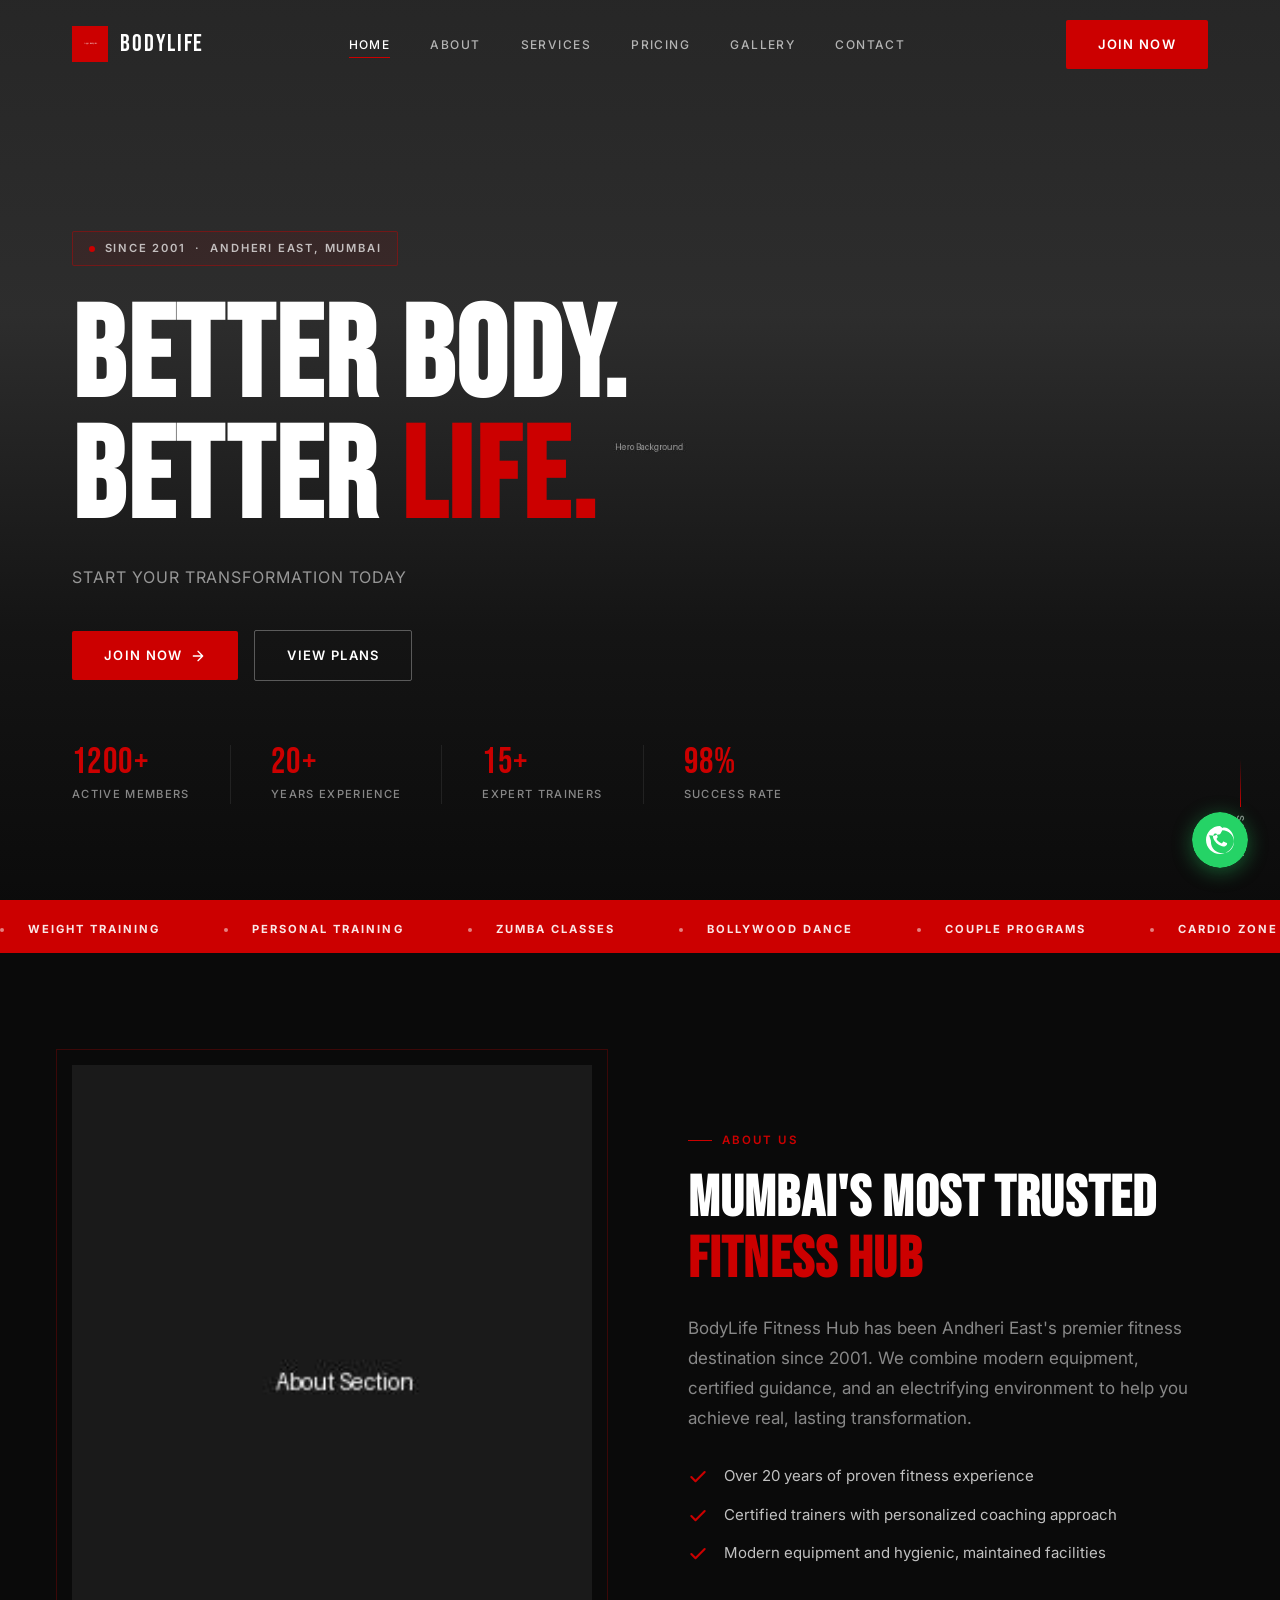
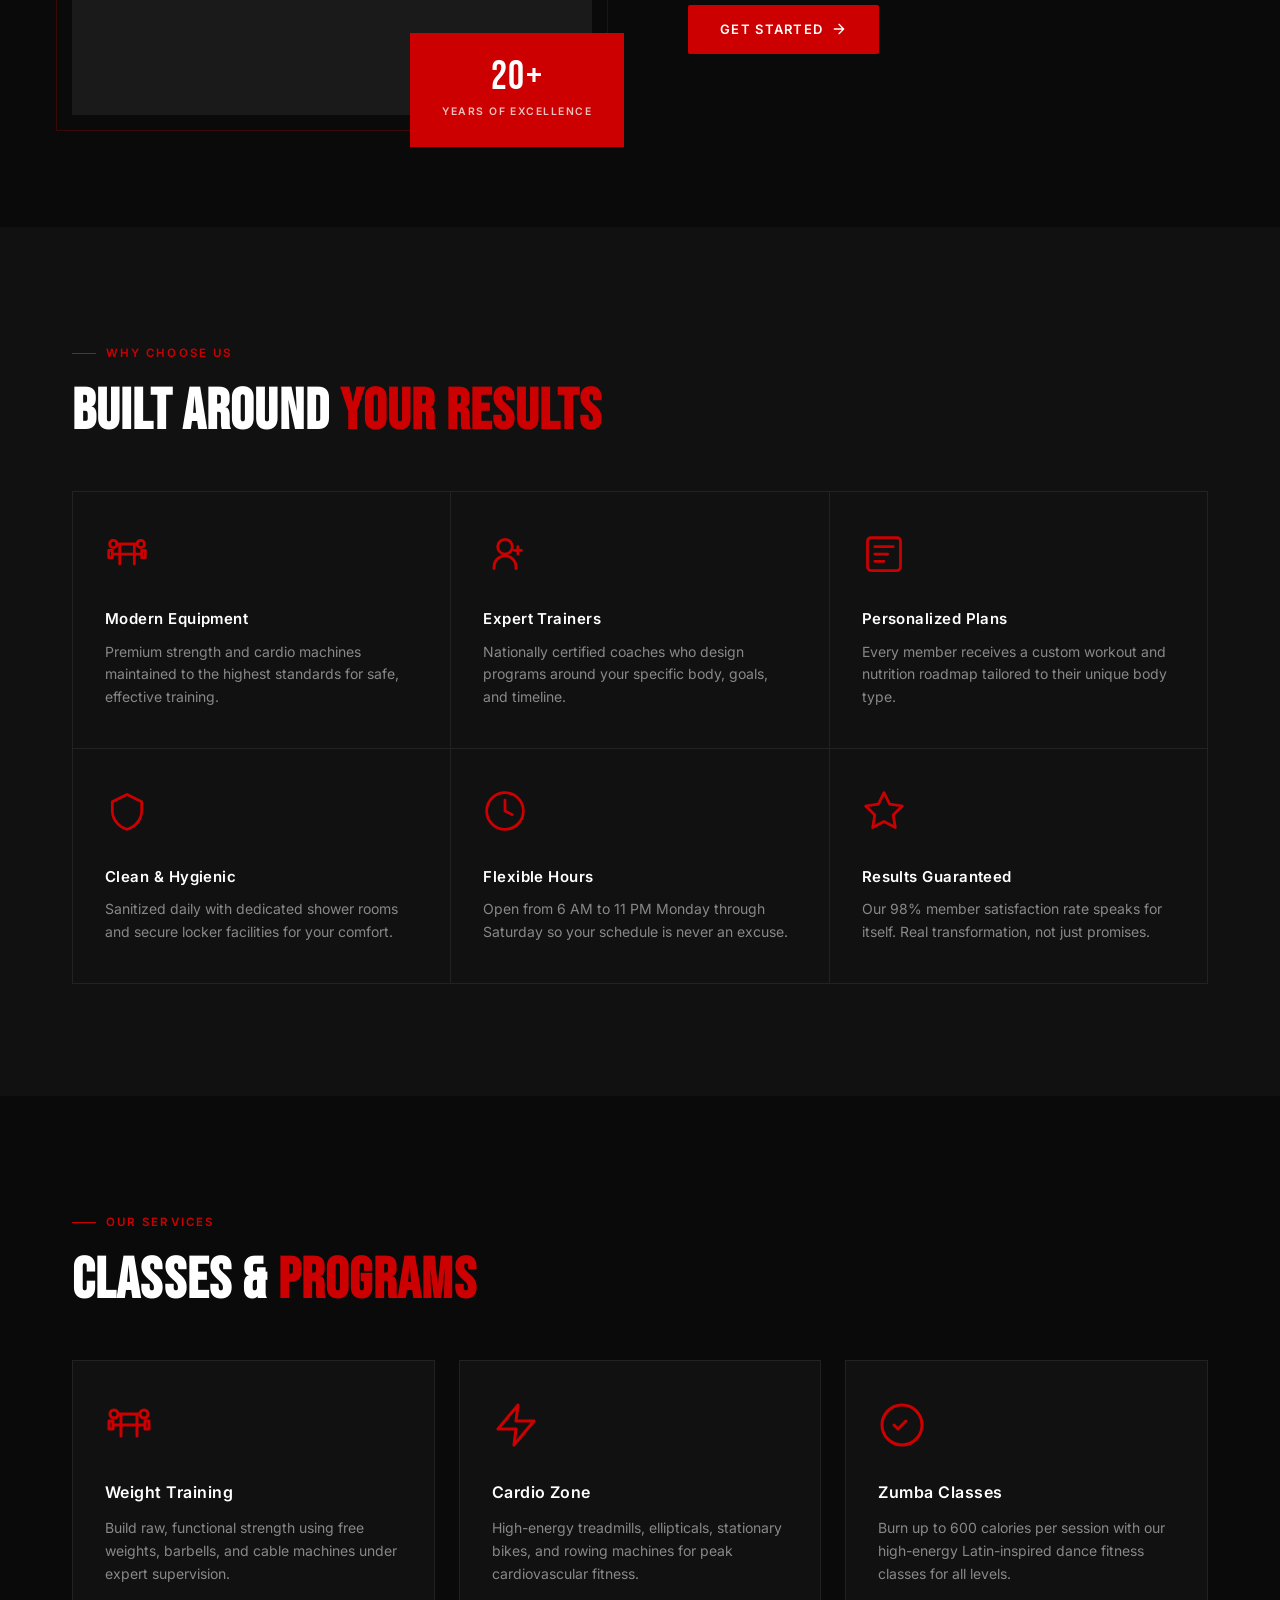
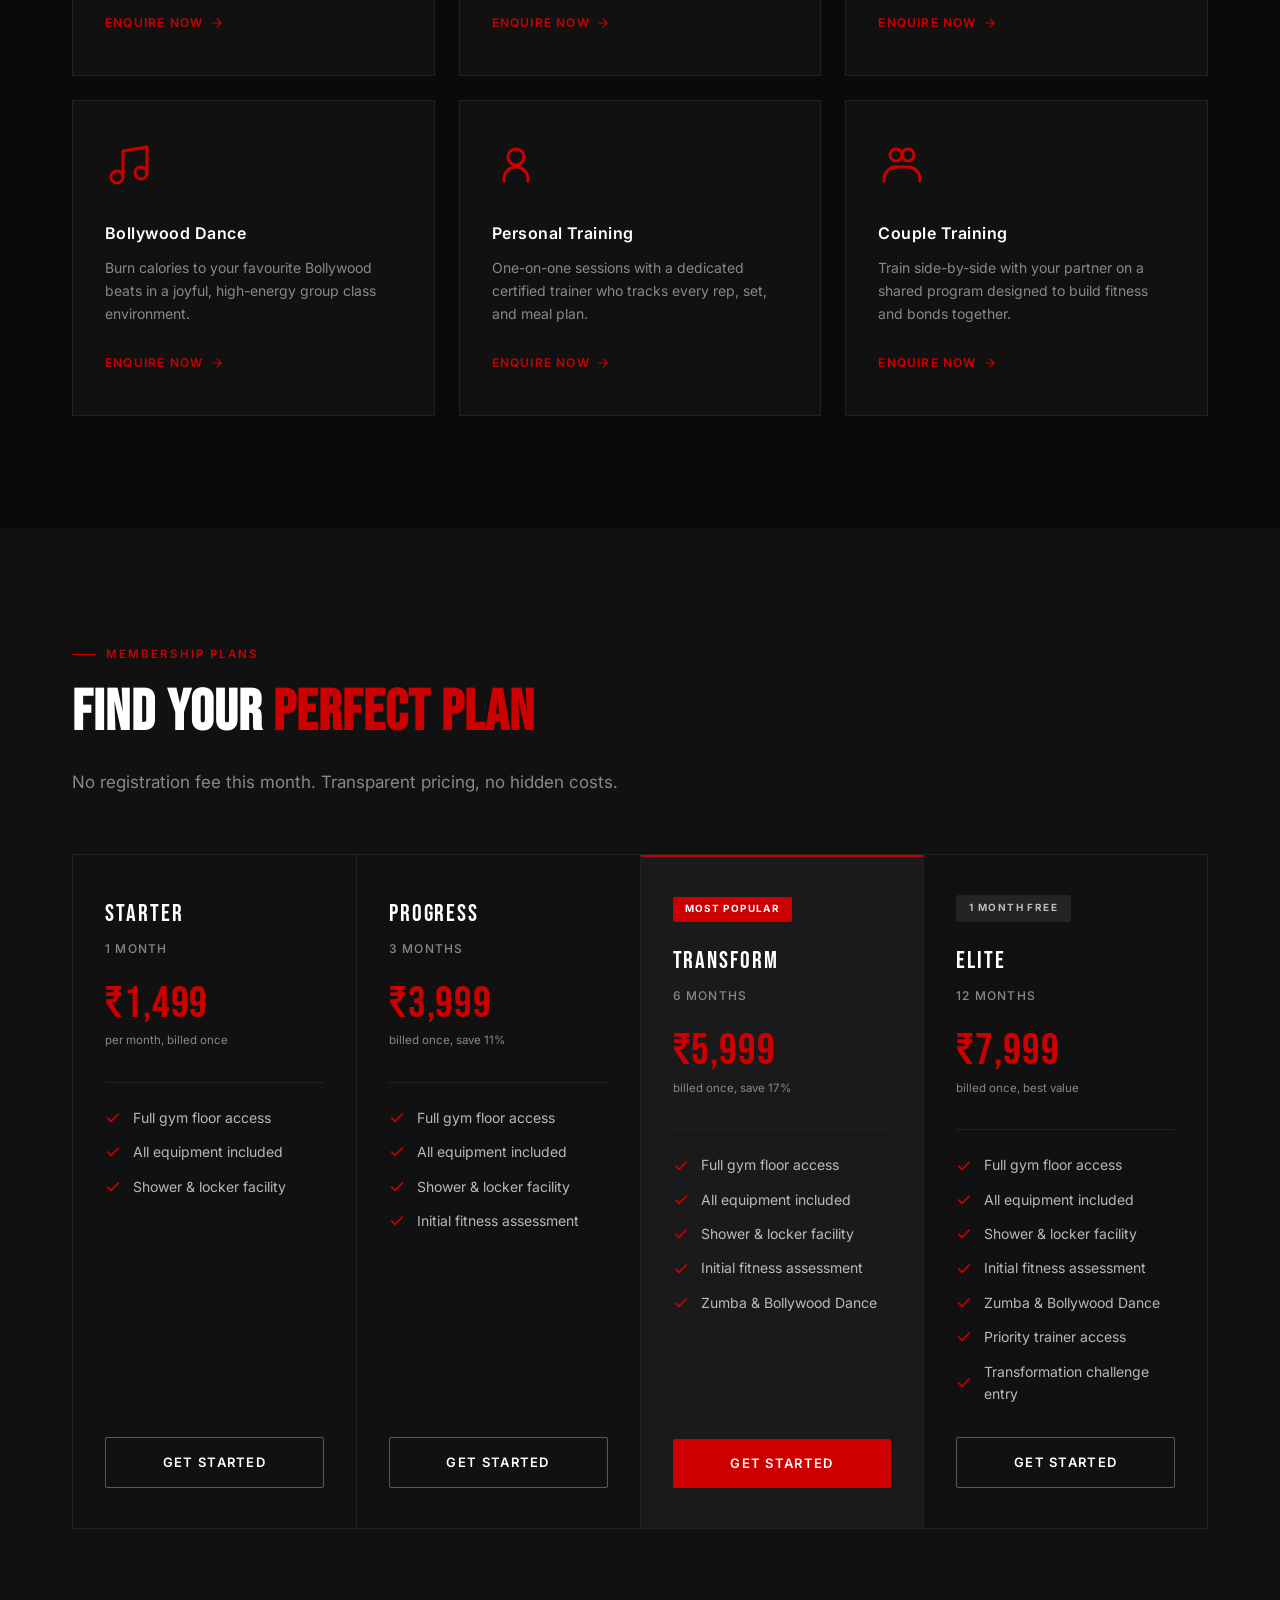
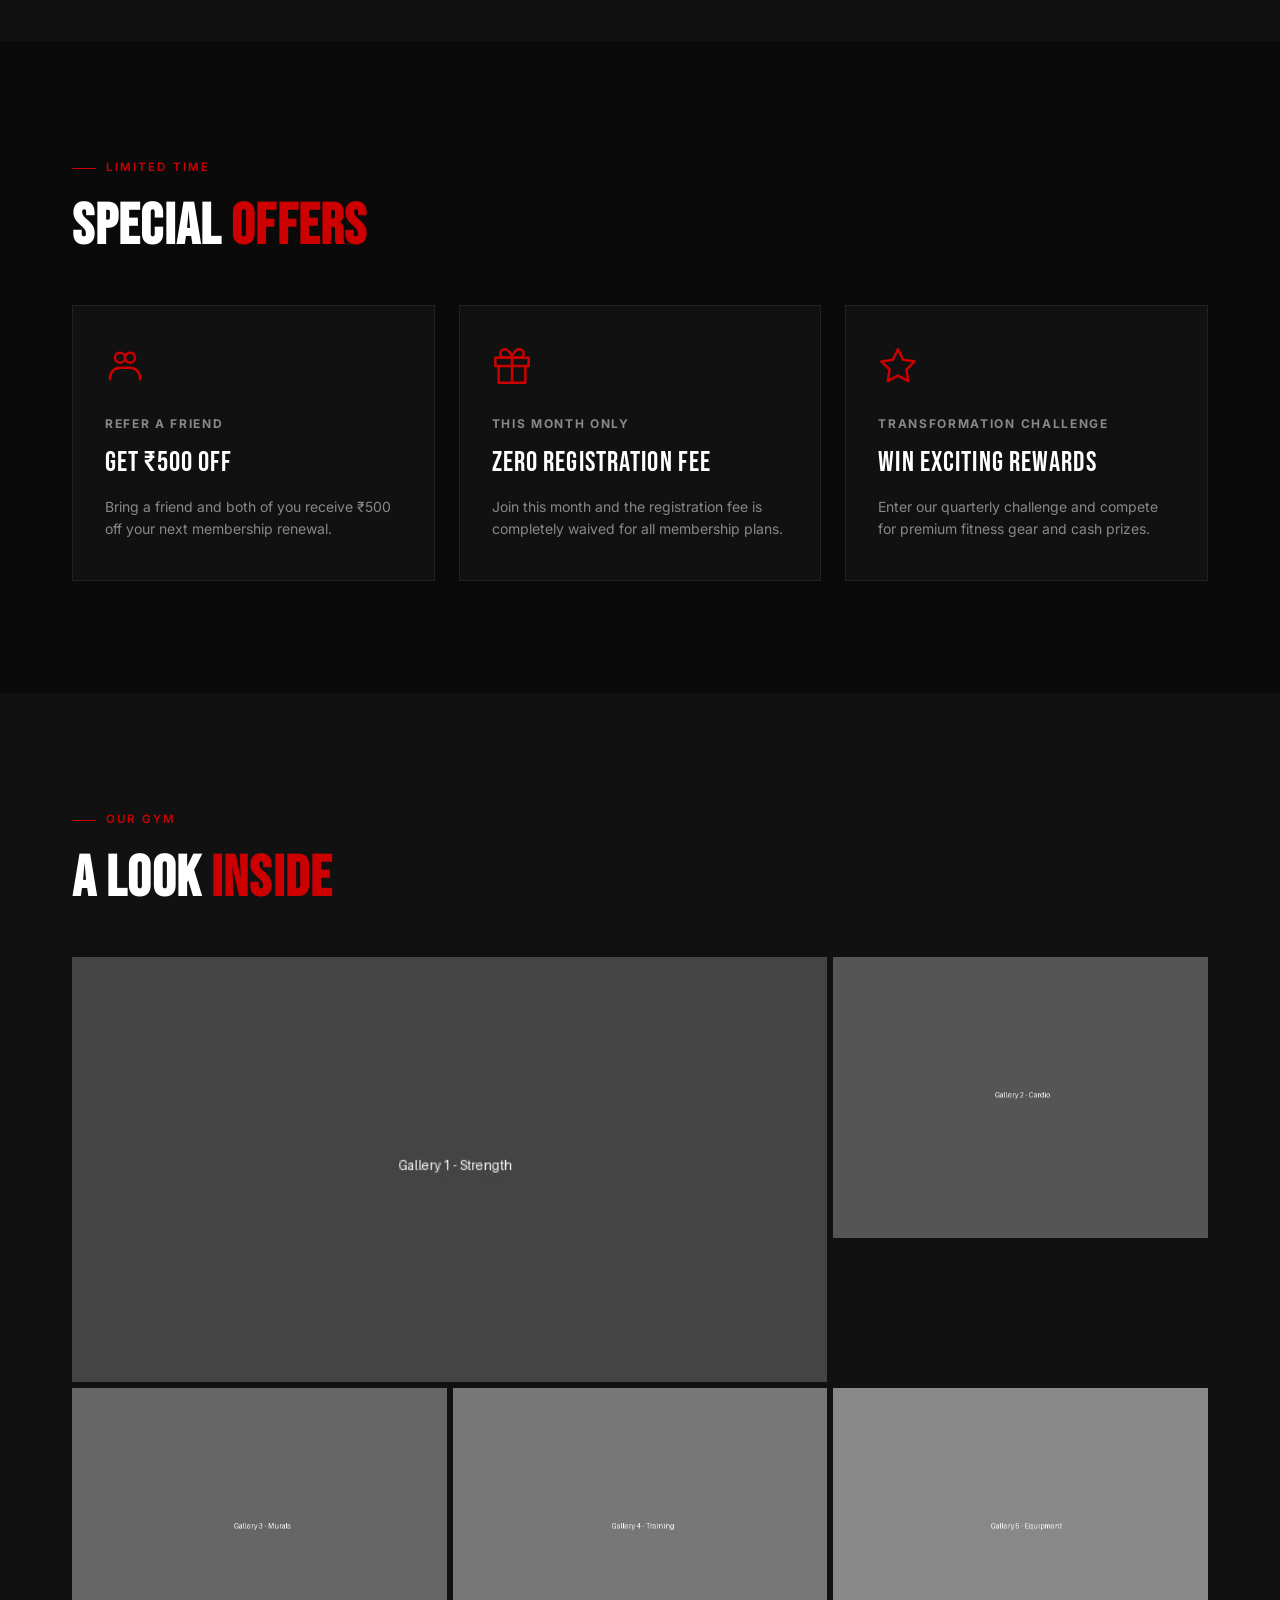
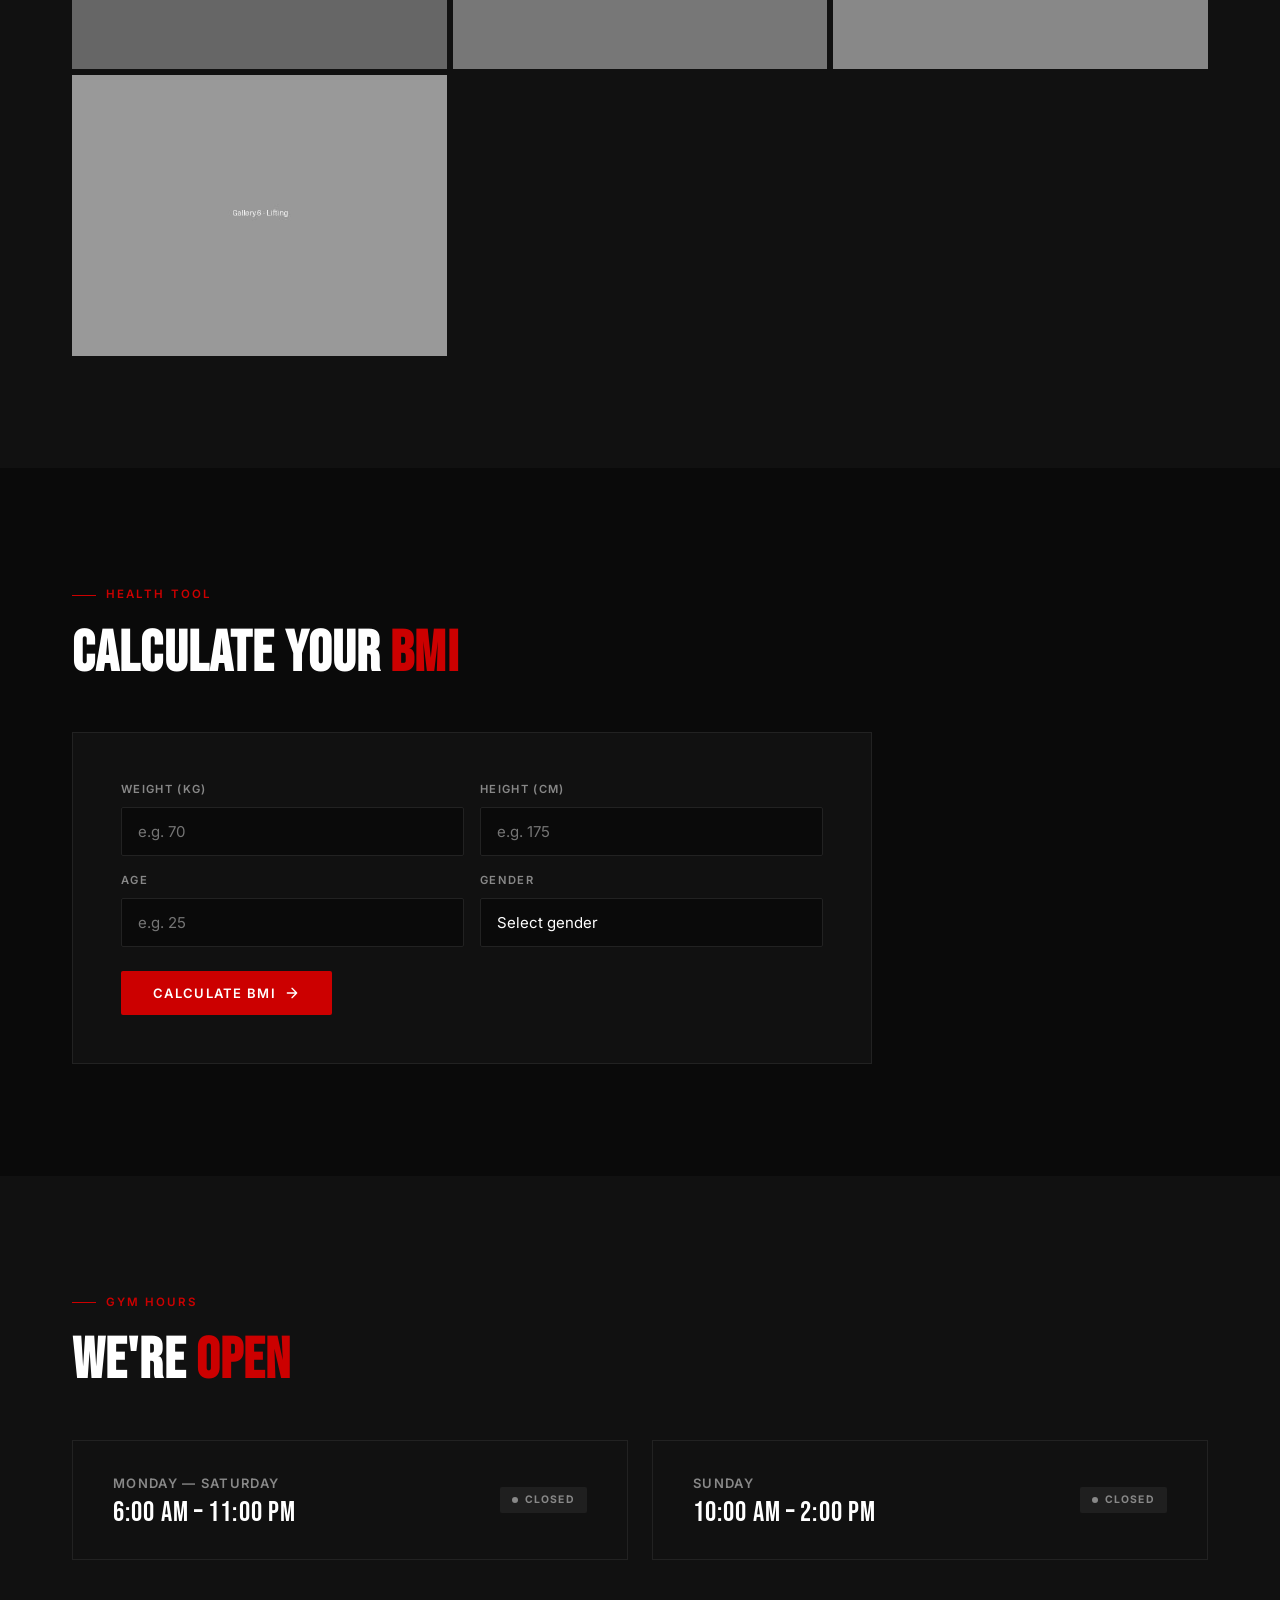
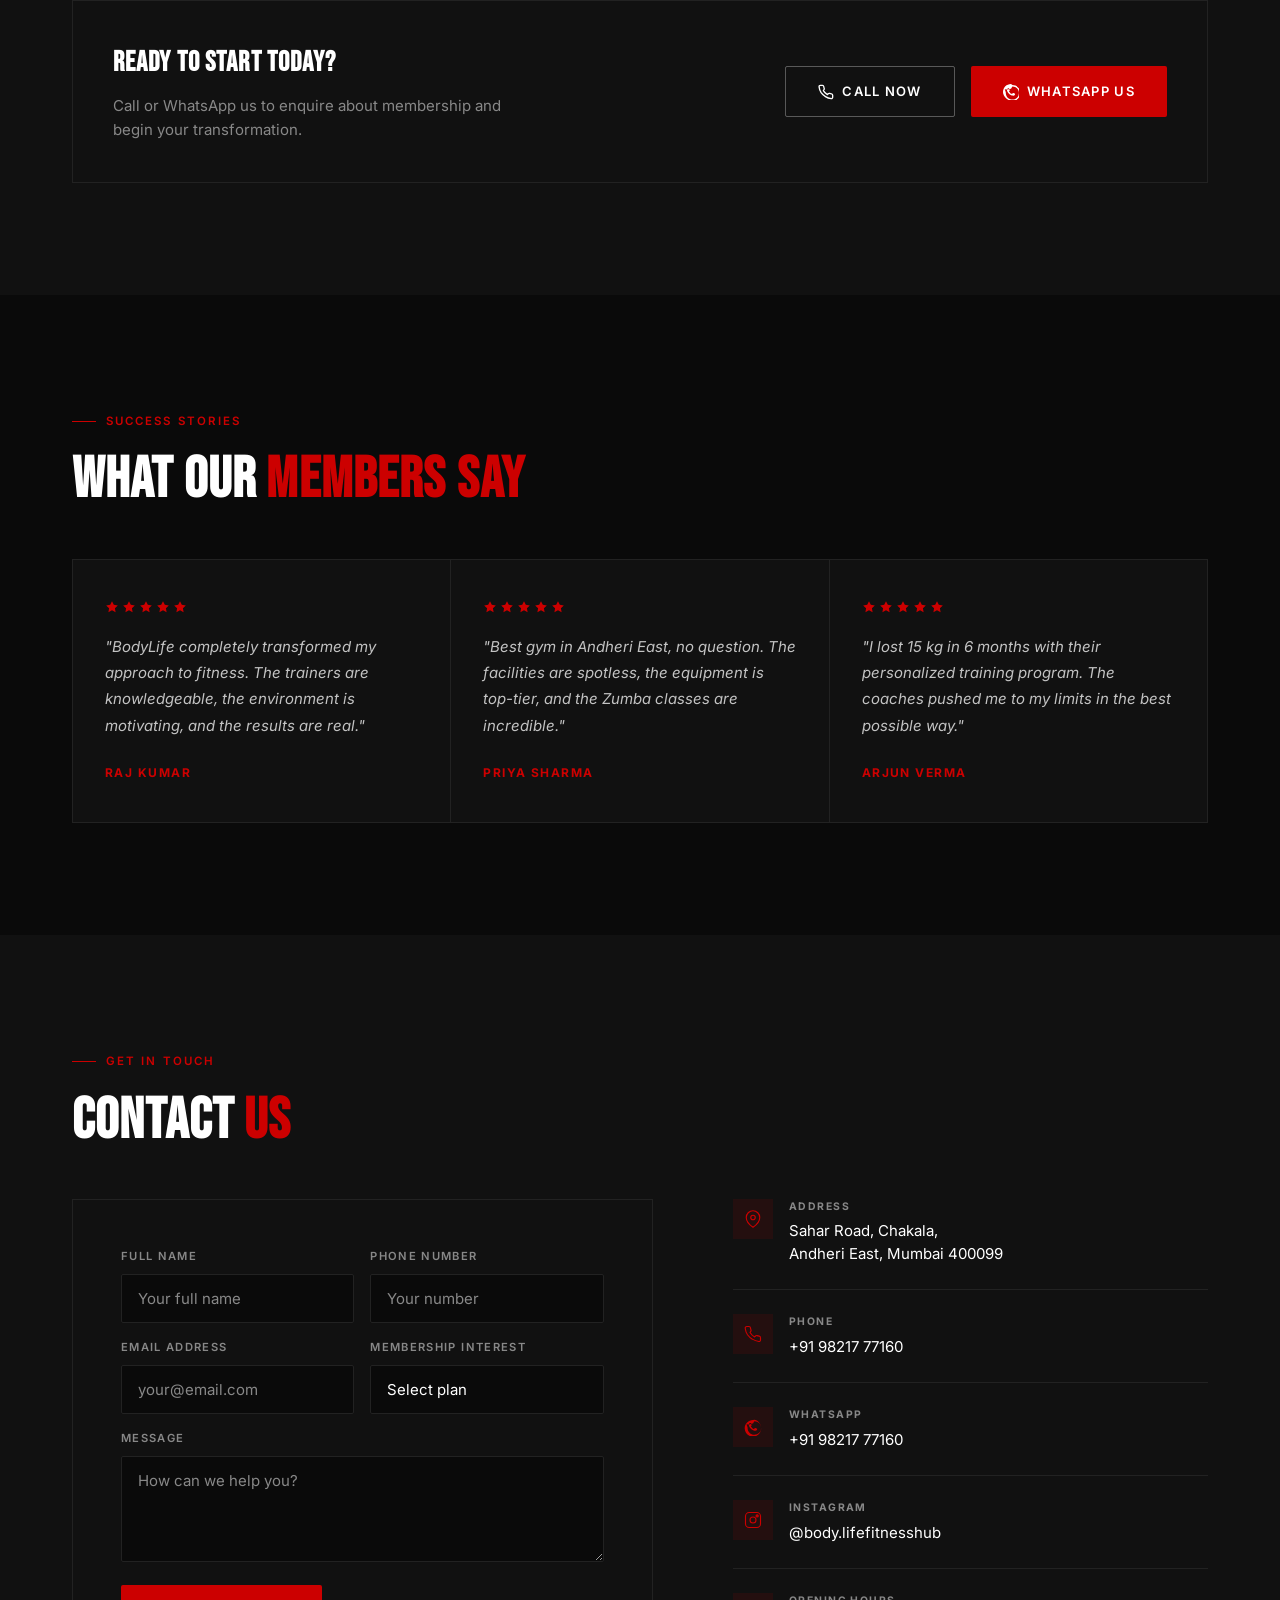
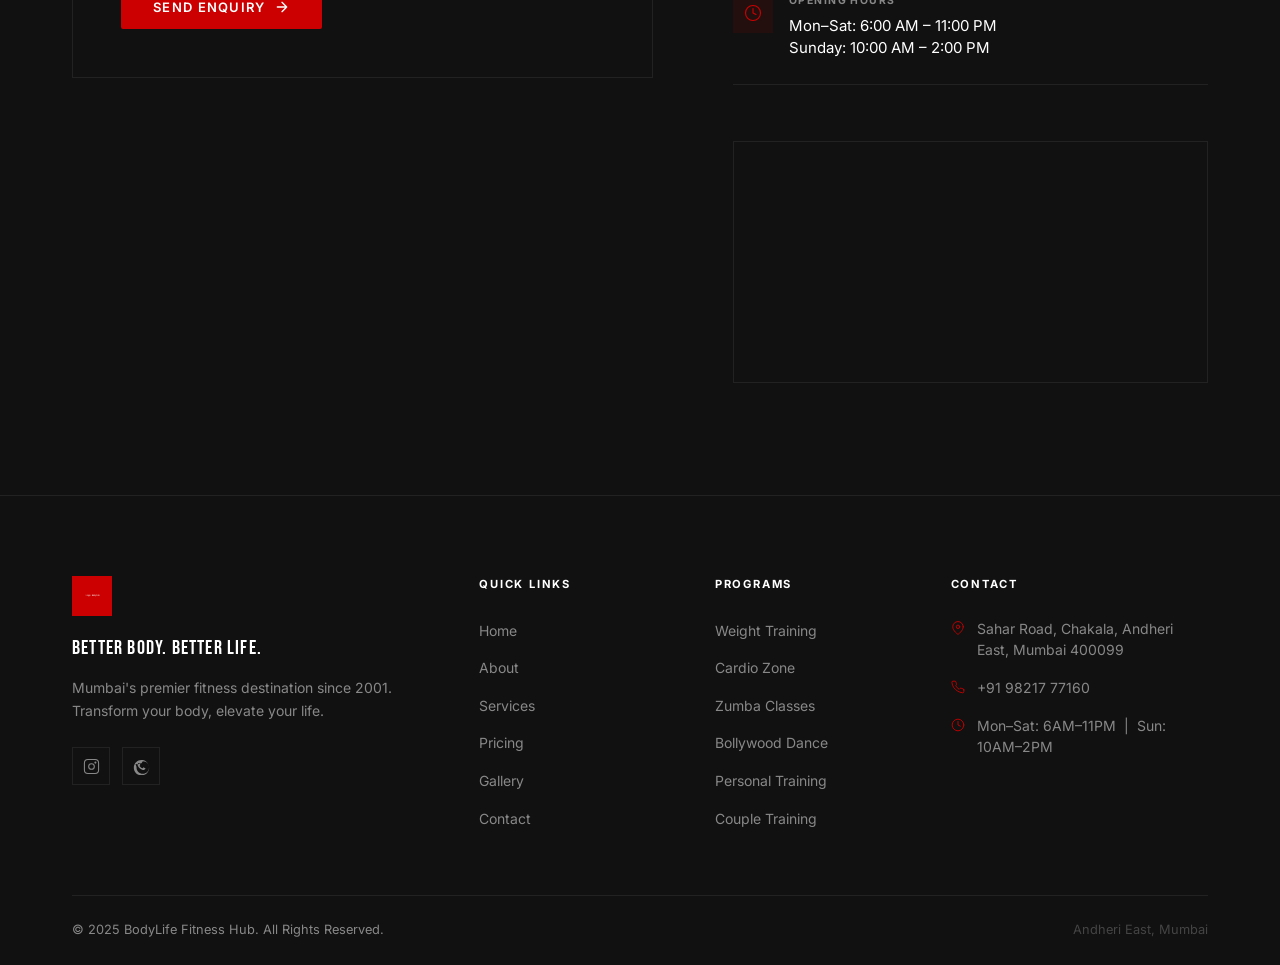
==== index.html @ 57d9fe50 "Update index.html" ====
<!DOCTYPE html>
<html lang="en">
<head>
  <meta charset="UTF-8">
  <meta name="viewport" content="width=device-width, initial-scale=1.0">
  <meta name="description" content="Join BodyLife Fitness Hub at Andheri East Mumbai. Premium gym with expert trainers, modern equipment, Zumba & dance classes. Memberships starting ₹1499/month.">
  <meta name="keywords" content="gym Mumbai, fitness center Andheri East, personal training, weight training, cardio, zumba classes, dance classes">
  <meta name="author" content="BodyLife Fitness Hub">
  <meta name="theme-color" content="#CC0000">
  <meta property="og:type" content="website">
  <meta property="og:url" content="https://bodylifefitnesshub.com">
  <meta property="og:title" content="BodyLife Fitness Hub | Best Gym in Andheri East Mumbai">
  <meta property="og:description" content="Join BodyLife Fitness Hub at Andheri East Mumbai. Premium gym with expert trainers, modern equipment, Zumba & dance classes. Memberships starting ₹1499/month.">
  <meta property="og:image" content="https://bodylifefitnesshub.com/images/hero.jpg">
  <meta property="twitter:card" content="summary_large_image">
  <meta property="twitter:title" content="BodyLife Fitness Hub | Best Gym in Andheri East Mumbai">
  <meta property="twitter:description" content="Join BodyLife Fitness Hub at Andheri East Mumbai. Premium gym with expert trainers, modern equipment, Zumba & dance classes. Memberships starting ₹1499/month.">
  <meta property="twitter:image" content="https://bodylifefitnesshub.com/images/hero.jpg">
  <title>BodyLife Fitness Hub | Best Gym in Andheri East Mumbai</title>

  <link rel="preconnect" href="https://fonts.googleapis.com">
  <link rel="preconnect" href="https://fonts.gstatic.com" crossorigin>
  <link href="https://fonts.googleapis.com/css2?family=Bebas+Neue&family=Inter:wght@300;400;500;600;700&display=swap" rel="stylesheet">

  <style>
    /* ============================================================
       DESIGN TOKENS
    ============================================================ */
    :root {
      --red:       #CC0000;
      --red-dark:  #a30000;
      --black:     #0a0a0a;
      --surface:   #111111;
      --surface2:  #1a1a1a;
      --border:    #222222;
      --white:     #ffffff;
      --off-white: #f0f0f0;
      --muted:     #888888;
      --font-display: 'Bebas Neue', sans-serif;
      --font-body:    'Inter', sans-serif;
      --max-w: 1200px;
      --transition: 0.3s cubic-bezier(0.4,0,0.2,1);
    }

    /* ============================================================
       RESET & BASE
    ============================================================ */
    *, *::before, *::after { box-sizing: border-box; margin: 0; padding: 0; }
    html { scroll-behavior: smooth; font-size: 16px; }
    body {
      background: var(--black);
      color: var(--white);
      font-family: var(--font-body);
      font-weight: 400;
      line-height: 1.6;
      overflow-x: hidden;
      -webkit-font-smoothing: antialiased;
    }
    img { display: block; max-width: 100%; }
    a { text-decoration: none; color: inherit; }
    ul { list-style: none; }
    button { cursor: pointer; border: none; background: none; font-family: inherit; }
    input, select, textarea { font-family: inherit; }

    /* ============================================================
       SCROLL PROGRESS BAR
    ============================================================ */
    #progress-bar {
      position: fixed;
      top: 0; left: 0;
      height: 3px;
      width: 0%;
      background: var(--red);
      z-index: 9999;
      transition: width 0.1s linear;
    }

    /* ============================================================
       LAYOUT HELPERS
    ============================================================ */
    .container {
      max-width: var(--max-w);
      margin: 0 auto;
      padding: 0 2rem;
    }
    .section {
      padding: 7rem 0;
    }
    .section--dark { background: var(--surface); }

    /* ============================================================
       TYPOGRAPHY HELPERS
    ============================================================ */
    .eyebrow {
      display: inline-block;
      font-family: var(--font-body);
      font-size: 0.72rem;
      font-weight: 600;
      letter-spacing: 0.18em;
      text-transform: uppercase;
      color: var(--red);
      margin-bottom: 1.25rem;
    }
    .eyebrow::before {
      content: '';
      display: inline-block;
      width: 24px;
      height: 1px;
      background: var(--red);
      vertical-align: middle;
      margin-right: 10px;
    }
    .section-title {
      font-family: var(--font-display);
      font-size: clamp(2.4rem, 5vw, 3.6rem);
      letter-spacing: 0.02em;
      line-height: 1.05;
      color: var(--white);
      margin-bottom: 1.5rem;
    }
    .section-title span { color: var(--red); }
    .section-body {
      font-size: 1.0625rem;
      color: var(--muted);
      max-width: 560px;
      line-height: 1.75;
    }

    /* ============================================================
       BUTTONS
    ============================================================ */
    .btn {
      display: inline-flex;
      align-items: center;
      gap: 0.5rem;
      padding: 0.875rem 2rem;
      font-family: var(--font-body);
      font-size: 0.8125rem;
      font-weight: 600;
      letter-spacing: 0.1em;
      text-transform: uppercase;
      border-radius: 2px;
      transition: var(--transition);
      white-space: nowrap;
    }
    .btn--primary {
      background: var(--red);
      color: var(--white);
    }
    .btn--primary:hover {
      background: var(--red-dark);
      transform: translateY(-1px);
      box-shadow: 0 8px 24px rgba(204,0,0,0.35);
    }
    .btn--outline {
      background: transparent;
      color: var(--white);
      border: 1px solid rgba(255,255,255,0.3);
    }
    .btn--outline:hover {
      border-color: var(--white);
      background: rgba(255,255,255,0.06);
    }
    .btn svg { flex-shrink: 0; }

    /* ============================================================
       NAVBAR
    ============================================================ */
    .navbar {
      position: fixed;
      top: 0; left: 0; right: 0;
      z-index: 1000;
      padding: 1.25rem 0;
      transition: background var(--transition), padding var(--transition), box-shadow var(--transition);
    }
    .navbar.scrolled {
      background: rgba(10,10,10,0.97);
      backdrop-filter: blur(12px);
      -webkit-backdrop-filter: blur(12px);
      padding: 0.875rem 0;
      box-shadow: 0 1px 0 var(--border);
    }
    .navbar__inner {
      max-width: var(--max-w);
      margin: 0 auto;
      padding: 0 2rem;
      display: flex;
      align-items: center;
      justify-content: space-between;
      gap: 2rem;
    }
    .navbar__logo {
      display: flex;
      align-items: center;
      gap: 0.75rem;
      flex-shrink: 0;
    }
    .navbar__logo img {
      height: 36px;
      width: auto;
    }
    .navbar__brand {
      font-family: var(--font-display);
      font-size: 1.5rem;
      letter-spacing: 0.08em;
      color: var(--white);
    }
    .navbar__nav {
      display: flex;
      align-items: center;
      gap: 2.5rem;
    }
    .navbar__link {
      font-size: 0.75rem;
      font-weight: 500;
      letter-spacing: 0.12em;
      text-transform: uppercase;
      color: rgba(255,255,255,0.65);
      transition: color var(--transition);
      position: relative;
    }
    .navbar__link::after {
      content: '';
      position: absolute;
      bottom: -4px; left: 0;
      width: 0; height: 1px;
      background: var(--red);
      transition: width var(--transition);
    }
    .navbar__link:hover,
    .navbar__link.active { color: var(--white); }
    .navbar__link:hover::after,
    .navbar__link.active::after { width: 100%; }
    .navbar__cta { margin-left: 1rem; }

    /* Hamburger */
    .navbar__toggle {
      display: none;
      flex-direction: column;
      justify-content: center;
      gap: 5px;
      width: 32px;
      height: 32px;
      padding: 2px;
    }
    .navbar__toggle span {
      display: block;
      height: 1.5px;
      background: var(--white);
      border-radius: 2px;
      transition: var(--transition);
    }
    .navbar__toggle.open span:nth-child(1) { transform: translateY(6.5px) rotate(45deg); }
    .navbar__toggle.open span:nth-child(2) { opacity: 0; }
    .navbar__toggle.open span:nth-child(3) { transform: translateY(-6.5px) rotate(-45deg); }

    /* Mobile menu */
    .navbar__mobile {
      display: none;
      position: fixed;
      inset: 0;
      background: rgba(10,10,10,0.98);
      backdrop-filter: blur(16px);
      z-index: 999;
      flex-direction: column;
      justify-content: center;
      align-items: center;
      gap: 2.5rem;
      opacity: 0;
      pointer-events: none;
      transition: opacity var(--transition);
    }
    .navbar__mobile.open {
      opacity: 1;
      pointer-events: all;
    }
    .navbar__mobile-link {
      font-family: var(--font-display);
      font-size: 2.5rem;
      letter-spacing: 0.06em;
      color: rgba(255,255,255,0.7);
      transition: color var(--transition);
    }
    .navbar__mobile-link:hover { color: var(--red); }

    @media (max-width: 900px) {
      .navbar__nav, .navbar__cta { display: none; }
      .navbar__toggle { display: flex; }
      .navbar__mobile { display: flex; }
    }

    /* ============================================================
       HERO
    ============================================================ */
    .hero {
      position: relative;
      min-height: 100svh;
      display: flex;
      align-items: flex-end;
      padding-bottom: 6rem;
      overflow: hidden;
    }
    .hero__bg {
      position: absolute;
      inset: 0;
      background-image: url('hero.jpg');
      background-size: cover;
      background-position: center top;
      transform: scale(1.06);
      transition: transform 8s ease-out;
    }
    .hero__bg.loaded { transform: scale(1); }
    .hero__overlay {
      position: absolute;
      inset: 0;
      background: linear-gradient(
        to bottom,
        rgba(10,10,10,0.3) 0%,
        rgba(10,10,10,0.15) 35%,
        rgba(10,10,10,0.75) 70%,
        rgba(10,10,10,0.97) 100%
      );
    }
    .hero__content {
      position: relative;
      z-index: 2;
      max-width: var(--max-w);
      margin: 0 auto;
      padding: 0 2rem;
      width: 100%;
    }
    .hero__badge {
      display: inline-flex;
      align-items: center;
      gap: 0.6rem;
      margin-bottom: 2rem;
      padding: 0.45rem 1rem;
      border: 1px solid rgba(204,0,0,0.4);
      border-radius: 2px;
      background: rgba(204,0,0,0.08);
    }
    .hero__badge-dot {
      width: 6px; height: 6px;
      border-radius: 50%;
      background: var(--red);
      animation: pulse 2s infinite;
    }
    @keyframes pulse {
      0%, 100% { opacity: 1; }
      50% { opacity: 0.3; }
    }
    .hero__badge-text {
      font-size: 0.7rem;
      font-weight: 600;
      letter-spacing: 0.16em;
      text-transform: uppercase;
      color: rgba(255,255,255,0.7);
    }
    .hero__title {
      font-family: var(--font-display);
      font-size: clamp(4rem, 10vw, 8rem);
      line-height: 0.95;
      letter-spacing: 0.02em;
      margin-bottom: 1.5rem;
    }
    .hero__title-accent { color: var(--red); }
    .hero__sub {
      font-size: 1rem;
      font-weight: 400;
      color: rgba(255,255,255,0.55);
      letter-spacing: 0.06em;
      text-transform: uppercase;
      margin-bottom: 2.5rem;
    }
    .hero__actions {
      display: flex;
      align-items: center;
      gap: 1rem;
      flex-wrap: wrap;
      margin-bottom: 4rem;
    }
    .hero__stats {
      display: flex;
      align-items: center;
      gap: 0;
      flex-wrap: wrap;
    }
    .hero__stat {
      padding: 0 2.5rem 0 0;
      margin-right: 2.5rem;
      border-right: 1px solid var(--border);
    }
    .hero__stat:last-child { border-right: none; margin-right: 0; padding-right: 0; }
    .hero__stat-num {
      display: block;
      font-family: var(--font-display);
      font-size: 2.25rem;
      line-height: 1;
      color: var(--white);
      letter-spacing: 0.04em;
    }
    .hero__stat-num span { color: var(--red); }
    .hero__stat-label {
      font-size: 0.7rem;
      font-weight: 500;
      letter-spacing: 0.12em;
      text-transform: uppercase;
      color: var(--muted);
      margin-top: 0.3rem;
    }

    /* Scroll cue */
    .hero__scroll {
      position: absolute;
      bottom: 2.5rem;
      right: 2rem;
      display: flex;
      flex-direction: column;
      align-items: center;
      gap: 0.5rem;
      z-index: 2;
    }
    .hero__scroll-line {
      width: 1px;
      height: 48px;
      background: linear-gradient(to bottom, transparent, var(--red));
      animation: scrollLine 1.8s ease-in-out infinite;
    }
    @keyframes scrollLine {
      0% { transform: scaleY(0); transform-origin: top; }
      50% { transform: scaleY(1); transform-origin: top; }
      51% { transform: scaleY(1); transform-origin: bottom; }
      100% { transform: scaleY(0); transform-origin: bottom; }
    }
    .hero__scroll-text {
      font-size: 0.6rem;
      font-weight: 600;
      letter-spacing: 0.16em;
      text-transform: uppercase;
      color: var(--muted);
      writing-mode: vertical-rl;
    }

    /* ============================================================
       MARQUEE STRIP
    ============================================================ */
    .marquee-strip {
      background: var(--red);
      padding: 0.85rem 0;
      overflow: hidden;
      white-space: nowrap;
    }
    .marquee-track {
      display: inline-flex;
      animation: marquee 28s linear infinite;
    }
    .marquee-item {
      display: inline-flex;
      align-items: center;
      gap: 1.5rem;
      padding-right: 4rem;
      font-size: 0.7rem;
      font-weight: 700;
      letter-spacing: 0.18em;
      text-transform: uppercase;
      color: rgba(255,255,255,0.9);
    }
    .marquee-dot {
      width: 4px; height: 4px;
      border-radius: 50%;
      background: rgba(255,255,255,0.5);
      flex-shrink: 0;
    }
    @keyframes marquee {
      from { transform: translateX(0); }
      to { transform: translateX(-50%); }
    }

    /* ============================================================
       ABOUT
    ============================================================ */
    .about__grid {
      display: grid;
      grid-template-columns: 1fr 1fr;
      gap: 6rem;
      align-items: center;
    }
    .about__img-wrap {
      position: relative;
    }
    .about__img {
      width: 100%;
      aspect-ratio: 4/5;
      object-fit: cover;
      object-position: top;
      display: block;
    }
    .about__img-border {
      position: absolute;
      inset: -16px;
      border: 1px solid rgba(204,0,0,0.25);
      pointer-events: none;
      z-index: -1;
    }
    .about__stat-badge {
      position: absolute;
      bottom: -2rem;
      right: -2rem;
      background: var(--red);
      padding: 1.5rem 2rem;
      text-align: center;
    }
    .about__stat-badge-num {
      display: block;
      font-family: var(--font-display);
      font-size: 2.5rem;
      letter-spacing: 0.04em;
      line-height: 1;
      color: var(--white);
    }
    .about__stat-badge-label {
      font-size: 0.65rem;
      font-weight: 600;
      letter-spacing: 0.14em;
      text-transform: uppercase;
      color: rgba(255,255,255,0.75);
      margin-top: 0.3rem;
    }
    .about__checks {
      margin: 2rem 0 2.5rem;
      display: flex;
      flex-direction: column;
      gap: 1rem;
    }
    .about__check {
      display: flex;
      align-items: flex-start;
      gap: 1rem;
    }
    .about__check-icon {
      flex-shrink: 0;
      width: 20px;
      height: 20px;
      margin-top: 2px;
      color: var(--red);
    }
    .about__check-text {
      font-size: 0.9375rem;
      color: rgba(255,255,255,0.75);
      line-height: 1.5;
    }

    /* ============================================================
       FEATURES
    ============================================================ */
    .features__grid {
      display: grid;
      grid-template-columns: repeat(3, 1fr);
      gap: 1px;
      background: var(--border);
      border: 1px solid var(--border);
    }
    .feature-card {
      background: var(--surface);
      padding: 2.5rem 2rem;
      transition: background var(--transition);
      position: relative;
      overflow: hidden;
    }
    .feature-card::before {
      content: '';
      position: absolute;
      bottom: 0; left: 0;
      width: 0; height: 2px;
      background: var(--red);
      transition: width var(--transition);
    }
    .feature-card:hover { background: var(--surface2); }
    .feature-card:hover::before { width: 100%; }
    .feature-card__icon {
      width: 44px;
      height: 44px;
      color: var(--red);
      margin-bottom: 1.5rem;
    }
    .feature-card__title {
      font-family: var(--font-body);
      font-size: 0.9375rem;
      font-weight: 600;
      letter-spacing: 0.03em;
      color: var(--white);
      margin-bottom: 0.6rem;
    }
    .feature-card__body {
      font-size: 0.875rem;
      color: var(--muted);
      line-height: 1.6;
    }

    /* ============================================================
       SERVICES
    ============================================================ */
    .services__grid {
      display: grid;
      grid-template-columns: repeat(3, 1fr);
      gap: 1.5rem;
    }
    .service-card {
      background: var(--surface);
      border: 1px solid var(--border);
      padding: 2.5rem 2rem;
      transition: var(--transition);
      position: relative;
      overflow: hidden;
      group: true;
    }
    .service-card::after {
      content: '';
      position: absolute;
      top: 0; left: 0;
      width: 2px; height: 0;
      background: var(--red);
      transition: height var(--transition);
    }
    .service-card:hover {
      border-color: rgba(204,0,0,0.3);
      transform: translateY(-4px);
      box-shadow: 0 20px 40px rgba(0,0,0,0.4);
    }
    .service-card:hover::after { height: 100%; }
    .service-card__icon {
      width: 48px; height: 48px;
      color: var(--red);
      margin-bottom: 1.5rem;
    }
    .service-card__title {
      font-size: 1rem;
      font-weight: 600;
      letter-spacing: 0.03em;
      color: var(--white);
      margin-bottom: 0.625rem;
    }
    .service-card__body {
      font-size: 0.875rem;
      color: var(--muted);
      line-height: 1.65;
      margin-bottom: 1.5rem;
    }
    .service-card__link {
      font-size: 0.75rem;
      font-weight: 600;
      letter-spacing: 0.1em;
      text-transform: uppercase;
      color: var(--red);
      display: inline-flex;
      align-items: center;
      gap: 0.4rem;
      transition: gap var(--transition);
    }
    .service-card__link:hover { gap: 0.7rem; }

    /* ============================================================
       PRICING
    ============================================================ */
    .pricing__grid {
      display: grid;
      grid-template-columns: repeat(4, 1fr);
      gap: 1px;
      background: var(--border);
      border: 1px solid var(--border);
      margin-top: 3.5rem;
    }
    .pricing-card {
      background: var(--surface);
      padding: 2.5rem 2rem;
      display: flex;
      flex-direction: column;
      gap: 0;
      position: relative;
      transition: background var(--transition);
    }
    .pricing-card:hover { background: var(--surface2); }
    .pricing-card--featured {
      background: var(--surface2);
      border-top: 2px solid var(--red);
    }
    .pricing-badge {
      display: inline-block;
      font-size: 0.62rem;
      font-weight: 700;
      letter-spacing: 0.14em;
      text-transform: uppercase;
      padding: 0.3rem 0.75rem;
      border-radius: 2px;
      margin-bottom: 1.25rem;
      width: fit-content;
    }
    .pricing-badge--popular { background: var(--red); color: var(--white); }
    .pricing-badge--free { background: rgba(255,255,255,0.08); color: rgba(255,255,255,0.7); border: 1px solid var(--border); }
    .pricing-plan-name {
      font-family: var(--font-display);
      font-size: 1.5rem;
      letter-spacing: 0.08em;
      color: var(--white);
      margin-bottom: 0.35rem;
    }
    .pricing-duration {
      font-size: 0.75rem;
      font-weight: 500;
      letter-spacing: 0.1em;
      text-transform: uppercase;
      color: var(--muted);
      margin-bottom: 1.5rem;
    }
    .pricing-price {
      font-family: var(--font-display);
      font-size: 2.75rem;
      letter-spacing: 0.02em;
      color: var(--red);
      line-height: 1;
      margin-bottom: 0.35rem;
    }
    .pricing-price-note {
      font-size: 0.72rem;
      color: var(--muted);
      margin-bottom: 2rem;
    }
    .pricing-divider {
      height: 1px;
      background: var(--border);
      margin-bottom: 1.5rem;
    }
    .pricing-features {
      flex: 1;
      display: flex;
      flex-direction: column;
      gap: 0.75rem;
      margin-bottom: 2rem;
    }
    .pricing-features li {
      display: flex;
      align-items: center;
      gap: 0.75rem;
      font-size: 0.875rem;
      color: rgba(255,255,255,0.7);
    }
    .pricing-check {
      flex-shrink: 0;
      width: 16px; height: 16px;
      color: var(--red);
    }

    /* ============================================================
       OFFERS
    ============================================================ */
    .offers__grid {
      display: grid;
      grid-template-columns: repeat(3, 1fr);
      gap: 1.5rem;
      margin-top: 3rem;
    }
    .offer-card {
      padding: 2.5rem 2rem;
      border: 1px solid var(--border);
      background: var(--surface);
      transition: var(--transition);
    }
    .offer-card:hover {
      border-color: rgba(204,0,0,0.4);
      transform: translateY(-3px);
    }
    .offer-card__icon {
      width: 40px; height: 40px;
      color: var(--red);
      margin-bottom: 1.25rem;
    }
    .offer-card__title {
      font-size: 0.75rem;
      font-weight: 700;
      letter-spacing: 0.14em;
      text-transform: uppercase;
      color: var(--muted);
      margin-bottom: 0.5rem;
    }
    .offer-card__highlight {
      font-family: var(--font-display);
      font-size: 1.75rem;
      letter-spacing: 0.04em;
      color: var(--white);
      margin-bottom: 0.625rem;
    }
    .offer-card__body {
      font-size: 0.875rem;
      color: var(--muted);
      line-height: 1.6;
    }

    /* ============================================================
       GALLERY
    ============================================================ */
    .gallery__grid {
      display: grid;
      grid-template-columns: repeat(3, 1fr);
      grid-template-rows: auto auto;
      gap: 6px;
      margin-top: 3rem;
    }
    .gallery__item {
      position: relative;
      overflow: hidden;
      aspect-ratio: 4/3;
      cursor: pointer;
      border: none;
      padding: 0;
      background: var(--surface);
    }
    .gallery__item:nth-child(1) {
      grid-column: 1 / 3;
      aspect-ratio: 16/9;
    }
    .gallery__item img {
      width: 100%; height: 100%;
      object-fit: cover;
      transition: transform 0.6s cubic-bezier(0.4,0,0.2,1);
      display: block;
    }
    .gallery__item:hover img { transform: scale(1.06); }
    .gallery__overlay {
      position: absolute;
      inset: 0;
      background: rgba(204,0,0,0);
      display: flex;
      align-items: center;
      justify-content: center;
      transition: background var(--transition);
    }
    .gallery__item:hover .gallery__overlay { background: rgba(204,0,0,0.35); }
    .gallery__expand-icon {
      width: 40px; height: 40px;
      color: var(--white);
      opacity: 0;
      transform: scale(0.7);
      transition: opacity var(--transition), transform var(--transition);
    }
    .gallery__item:hover .gallery__expand-icon {
      opacity: 1;
      transform: scale(1);
    }

    /* Lightbox */
    .lightbox {
      position: fixed;
      inset: 0;
      background: rgba(0,0,0,0.95);
      z-index: 9000;
      display: flex;
      align-items: center;
      justify-content: center;
      opacity: 0;
      pointer-events: none;
      transition: opacity 0.3s;
    }
    .lightbox.open { opacity: 1; pointer-events: all; }
    .lightbox__img {
      max-width: 90vw;
      max-height: 85vh;
      object-fit: contain;
    }
    .lightbox__close {
      position: absolute;
      top: 1.5rem; right: 2rem;
      color: var(--white);
      width: 36px; height: 36px;
    }
    .lightbox__close:hover { color: var(--red); }
    .lightbox__nav {
      position: absolute;
      top: 50%; transform: translateY(-50%);
      color: var(--white);
      width: 44px; height: 44px;
      transition: color var(--transition);
    }
    .lightbox__nav:hover { color: var(--red); }
    .lightbox__prev { left: 1.5rem; }
    .lightbox__next { right: 1.5rem; }
    .lightbox__caption {
      position: absolute;
      bottom: 2rem; left: 50%;
      transform: translateX(-50%);
      font-size: 0.8125rem;
      font-weight: 500;
      letter-spacing: 0.1em;
      text-transform: uppercase;
      color: rgba(255,255,255,0.55);
    }

    /* ============================================================
       BMI CALCULATOR
    ============================================================ */
    .bmi__wrap {
      background: var(--surface);
      border: 1px solid var(--border);
      padding: 3rem;
      margin-top: 3rem;
      max-width: 800px;
    }
    .bmi__fields {
      display: grid;
      grid-template-columns: repeat(2, 1fr);
      gap: 1rem;
      margin-bottom: 1.5rem;
    }
    .bmi__field label {
      display: block;
      font-size: 0.7rem;
      font-weight: 600;
      letter-spacing: 0.12em;
      text-transform: uppercase;
      color: var(--muted);
      margin-bottom: 0.5rem;
    }
    .bmi__field input,
    .bmi__field select {
      width: 100%;
      background: var(--black);
      border: 1px solid var(--border);
      color: var(--white);
      padding: 0.875rem 1rem;
      font-size: 0.9375rem;
      border-radius: 2px;
      outline: none;
      transition: border-color var(--transition);
      appearance: none;
    }
    .bmi__field input:focus,
    .bmi__field select:focus { border-color: var(--red); }
    .bmi__field select option { background: var(--black); }
    .bmi__result {
      margin-top: 2rem;
      padding-top: 2rem;
      border-top: 1px solid var(--border);
      display: none;
    }
    .bmi__result.visible { display: block; }
    .bmi__score-row {
      display: flex;
      align-items: baseline;
      gap: 1rem;
      margin-bottom: 1rem;
    }
    .bmi__score-num {
      font-family: var(--font-display);
      font-size: 4rem;
      letter-spacing: 0.02em;
      color: var(--red);
      line-height: 1;
    }
    .bmi__score-cat {
      font-size: 0.875rem;
      font-weight: 600;
      letter-spacing: 0.1em;
      text-transform: uppercase;
      color: var(--muted);
    }
    .bmi__bar-track {
      height: 4px;
      background: var(--border);
      border-radius: 2px;
      overflow: hidden;
      margin-bottom: 0.5rem;
    }
    .bmi__bar-fill {
      height: 100%;
      background: var(--red);
      border-radius: 2px;
      transition: width 0.6s cubic-bezier(0.4,0,0.2,1);
    }
    .bmi__bar-labels {
      display: flex;
      justify-content: space-between;
      font-size: 0.65rem;
      color: var(--muted);
      margin-bottom: 1rem;
    }
    .bmi__message {
      font-size: 0.9375rem;
      color: rgba(255,255,255,0.7);
      margin-bottom: 1.5rem;
    }

    /* ============================================================
       HOURS
    ============================================================ */
    .hours__grid {
      display: grid;
      grid-template-columns: 1fr 1fr;
      gap: 1.5rem;
      margin-top: 3rem;
    }
    .hours-card {
      background: var(--surface);
      border: 1px solid var(--border);
      padding: 2rem 2.5rem;
      display: flex;
      align-items: center;
      justify-content: space-between;
      gap: 2rem;
    }
    .hours-card__day {
      font-size: 0.8125rem;
      font-weight: 600;
      letter-spacing: 0.1em;
      text-transform: uppercase;
      color: var(--muted);
      margin-bottom: 0.35rem;
    }
    .hours-card__time {
      font-family: var(--font-display);
      font-size: 1.75rem;
      letter-spacing: 0.04em;
      color: var(--white);
      line-height: 1;
    }
    .status-pill {
      display: inline-flex;
      align-items: center;
      gap: 0.4rem;
      padding: 0.3rem 0.75rem;
      border-radius: 2px;
      font-size: 0.65rem;
      font-weight: 700;
      letter-spacing: 0.12em;
      text-transform: uppercase;
      white-space: nowrap;
      flex-shrink: 0;
    }
    .status-pill--open { background: rgba(34,197,94,0.12); color: #22c55e; }
    .status-pill--closed { background: rgba(255,255,255,0.06); color: var(--muted); }
    .status-pill__dot {
      width: 6px; height: 6px;
      border-radius: 50%;
      background: currentColor;
    }
    .hours__cta {
      margin-top: 2.5rem;
      background: var(--surface);
      border: 1px solid var(--border);
      padding: 2.5rem;
      display: flex;
      align-items: center;
      justify-content: space-between;
      gap: 2rem;
      flex-wrap: wrap;
    }
    .hours__cta-heading {
      font-family: var(--font-display);
      font-size: 1.75rem;
      letter-spacing: 0.04em;
      color: var(--white);
      margin-bottom: 0.5rem;
    }
    .hours__cta-body {
      font-size: 0.9375rem;
      color: var(--muted);
      max-width: 420px;
    }
    .hours__cta-actions {
      display: flex;
      gap: 1rem;
      flex-wrap: wrap;
      flex-shrink: 0;
    }

    /* ============================================================
       TESTIMONIALS
    ============================================================ */
    .testimonials__grid {
      display: grid;
      grid-template-columns: repeat(3, 1fr);
      gap: 1px;
      background: var(--border);
      border: 1px solid var(--border);
      margin-top: 3rem;
    }
    .testimonial-card {
      background: var(--surface);
      padding: 2.5rem 2rem;
      transition: background var(--transition);
    }
    .testimonial-card:hover { background: var(--surface2); }
    .testimonial-card__stars {
      display: flex;
      gap: 3px;
      margin-bottom: 1.25rem;
    }
    .testimonial-card__stars svg { width: 14px; height: 14px; color: var(--red); }
    .testimonial-card__text {
      font-size: 0.9375rem;
      color: rgba(255,255,255,0.75);
      line-height: 1.75;
      margin-bottom: 1.5rem;
      font-style: italic;
    }
    .testimonial-card__author {
      font-size: 0.75rem;
      font-weight: 700;
      letter-spacing: 0.12em;
      text-transform: uppercase;
      color: var(--red);
    }

    /* ============================================================
       CONTACT
    ============================================================ */
    .contact__grid {
      display: grid;
      grid-template-columns: 1.1fr 0.9fr;
      gap: 5rem;
      align-items: start;
    }
    .contact__form-wrap {
      background: var(--surface);
      border: 1px solid var(--border);
      padding: 3rem;
    }
    .form-row {
      display: grid;
      grid-template-columns: 1fr 1fr;
      gap: 1rem;
    }
    .form-field {
      margin-bottom: 1rem;
    }
    .form-field label {
      display: block;
      font-size: 0.7rem;
      font-weight: 600;
      letter-spacing: 0.12em;
      text-transform: uppercase;
      color: var(--muted);
      margin-bottom: 0.5rem;
    }
    .form-field input,
    .form-field select,
    .form-field textarea {
      width: 100%;
      background: var(--black);
      border: 1px solid var(--border);
      color: var(--white);
      padding: 0.875rem 1rem;
      font-size: 0.9375rem;
      border-radius: 2px;
      outline: none;
      transition: border-color var(--transition);
      resize: vertical;
      appearance: none;
    }
    .form-field input::placeholder,
    .form-field textarea::placeholder { color: var(--muted); }
    .form-field input:focus,
    .form-field select:focus,
    .form-field textarea:focus { border-color: var(--red); }
    .form-field select option { background: var(--black); }
    .form-feedback {
      display: none;
      font-size: 0.8125rem;
      margin-top: 0.75rem;
      font-weight: 500;
    }
    .form-feedback--error { color: #ff6b6b; }
    .form-feedback--success { color: #22c55e; }
    .form-feedback.visible { display: block; }

    /* Contact info */
    .contact__info {
      display: flex;
      flex-direction: column;
      gap: 1.5rem;
    }
    .contact-info-item {
      display: flex;
      align-items: flex-start;
      gap: 1rem;
      padding-bottom: 1.5rem;
      border-bottom: 1px solid var(--border);
    }
    .contact-info-item:last-child { border-bottom: none; padding-bottom: 0; }
    .contact-info-item__icon {
      width: 40px; height: 40px;
      background: rgba(204,0,0,0.1);
      display: flex;
      align-items: center;
      justify-content: center;
      flex-shrink: 0;
    }
    .contact-info-item__icon svg { width: 18px; height: 18px; color: var(--red); }
    .contact-info-item__label {
      font-size: 0.65rem;
      font-weight: 700;
      letter-spacing: 0.14em;
      text-transform: uppercase;
      color: var(--muted);
      margin-bottom: 0.3rem;
    }
    .contact-info-item__value {
      font-size: 0.9375rem;
      color: var(--white);
      line-height: 1.5;
    }
    .contact-info-item__value a {
      color: var(--white);
      transition: color var(--transition);
    }
    .contact-info-item__value a:hover { color: var(--red); }
    .contact__map {
      margin-top: 2rem;
      border: 1px solid var(--border);
      overflow: hidden;
    }
    .contact__map iframe {
      width: 100%;
      height: 240px;
      display: block;
      border: none;
      filter: grayscale(1) brightness(0.7);
    }

    /* ============================================================
       FOOTER
    ============================================================ */
    footer {
      background: var(--surface);
      border-top: 1px solid var(--border);
      padding-top: 5rem;
    }
    .footer__grid {
      display: grid;
      grid-template-columns: 2fr 1fr 1fr 1.5fr;
      gap: 4rem;
      padding-bottom: 4rem;
      border-bottom: 1px solid var(--border);
    }
    .footer__brand img { height: 40px; width: auto; margin-bottom: 1rem; }
    .footer__tagline {
      font-family: var(--font-display);
      font-size: 1.25rem;
      letter-spacing: 0.06em;
      color: var(--white);
      margin-bottom: 0.75rem;
    }
    .footer__desc {
      font-size: 0.875rem;
      color: var(--muted);
      line-height: 1.7;
      margin-bottom: 1.5rem;
    }
    .footer__socials {
      display: flex;
      gap: 0.75rem;
    }
    .footer__social-link {
      width: 38px; height: 38px;
      border: 1px solid var(--border);
      display: flex;
      align-items: center;
      justify-content: center;
      transition: var(--transition);
    }
    .footer__social-link:hover { border-color: var(--red); background: rgba(204,0,0,0.1); }
    .footer__social-link svg { width: 17px; height: 17px; color: var(--muted); transition: color var(--transition); }
    .footer__social-link:hover svg { color: var(--red); }
    .footer__col-title {
      font-size: 0.7rem;
      font-weight: 700;
      letter-spacing: 0.16em;
      text-transform: uppercase;
      color: var(--white);
      margin-bottom: 1.5rem;
    }
    .footer__links {
      display: flex;
      flex-direction: column;
      gap: 0.75rem;
    }
    .footer__links a {
      font-size: 0.875rem;
      color: var(--muted);
      transition: color var(--transition);
    }
    .footer__links a:hover { color: var(--white); }
    .footer__contact-list {
      display: flex;
      flex-direction: column;
      gap: 1rem;
    }
    .footer__contact-item {
      display: flex;
      align-items: flex-start;
      gap: 0.75rem;
    }
    .footer__contact-item svg {
      width: 14px; height: 14px;
      color: var(--red);
      flex-shrink: 0;
      margin-top: 3px;
    }
    .footer__contact-item span,
    .footer__contact-item a {
      font-size: 0.875rem;
      color: var(--muted);
      line-height: 1.55;
      transition: color var(--transition);
    }
    .footer__contact-item a:hover { color: var(--white); }
    .footer__bottom {
      padding: 1.5rem 0;
      display: flex;
      align-items: center;
      justify-content: space-between;
      gap: 1rem;
      flex-wrap: wrap;
    }
    .footer__copy {
      font-size: 0.8rem;
      color: var(--muted);
    }

    /* ============================================================
       FLOATING WHATSAPP
    ============================================================ */
    .whatsapp-float {
      position: fixed;
      bottom: 2rem;
      right: 2rem;
      z-index: 800;
      display: flex;
      align-items: center;
      gap: 0;
      overflow: hidden;
      border-radius: 50px;
      box-shadow: 0 4px 20px rgba(37,211,102,0.4);
      text-decoration: none;
      transition: box-shadow var(--transition);
    }
    .whatsapp-float:hover {
      box-shadow: 0 6px 28px rgba(37,211,102,0.55);
    }
    .whatsapp-float__icon {
      width: 56px;
      height: 56px;
      background: #25D366;
      display: flex;
      align-items: center;
      justify-content: center;
      flex-shrink: 0;
      border-radius: 50px;
      transition: border-radius var(--transition), width var(--transition);
    }
    .whatsapp-float__icon svg {
      width: 28px;
      height: 28px;
      color: #fff;
    }
    .whatsapp-float__label {
      background: #25D366;
      color: #fff;
      font-size: 0.8125rem;
      font-weight: 600;
      letter-spacing: 0.05em;
      white-space: nowrap;
      max-width: 0;
      opacity: 0;
      padding: 0;
      transition: max-width 0.4s cubic-bezier(0.4,0,0.2,1), opacity 0.3s, padding 0.4s;
      overflow: hidden;
      border-radius: 0 50px 50px 0;
    }
    .whatsapp-float:hover .whatsapp-float__label {
      max-width: 160px;
      opacity: 1;
      padding: 0 1.25rem 0 0.5rem;
    }
    .whatsapp-float:hover .whatsapp-float__icon { border-radius: 50px 0 0 50px; }

    /* ============================================================
       FADE-IN ON SCROLL
    ============================================================ */
    .reveal {
      opacity: 0;
      transform: translateY(28px);
      transition: opacity 0.65s cubic-bezier(0.4,0,0.2,1), transform 0.65s cubic-bezier(0.4,0,0.2,1);
    }
    .reveal.visible {
      opacity: 1;
      transform: translateY(0);
    }
    .reveal-delay-1 { transition-delay: 0.1s; }
    .reveal-delay-2 { transition-delay: 0.2s; }
    .reveal-delay-3 { transition-delay: 0.3s; }
    .reveal-delay-4 { transition-delay: 0.4s; }
    .reveal-delay-5 { transition-delay: 0.5s; }

    /* ============================================================
       RESPONSIVE
    ============================================================ */
    @media (max-width: 1100px) {
      .pricing__grid { grid-template-columns: repeat(2, 1fr); }
      .footer__grid { grid-template-columns: 1fr 1fr; gap: 3rem; }
    }
    @media (max-width: 900px) {
      .about__grid { grid-template-columns: 1fr; gap: 4rem; }
      .about__stat-badge { right: 0; bottom: -1.5rem; }
      .features__grid { grid-template-columns: repeat(2, 1fr); }
      .services__grid { grid-template-columns: repeat(2, 1fr); }
      .testimonials__grid { grid-template-columns: 1fr; }
      .contact__grid { grid-template-columns: 1fr; gap: 3rem; }
      .hours__cta { flex-direction: column; align-items: flex-start; }
    }
    @media (max-width: 680px) {
      .section { padding: 5rem 0; }
      .features__grid { grid-template-columns: 1fr; }
      .services__grid { grid-template-columns: 1fr; }
      .pricing__grid { grid-template-columns: 1fr; }
      .offers__grid { grid-template-columns: 1fr; }
      .gallery__grid { grid-template-columns: 1fr 1fr; }
      .gallery__item:nth-child(1) { grid-column: 1 / -1; }
      .hours__grid { grid-template-columns: 1fr; }
      .footer__grid { grid-template-columns: 1fr; gap: 2.5rem; }
      .hero__stats { flex-direction: column; align-items: flex-start; gap: 1.25rem; }
      .hero__stat { border-right: none; padding-right: 0; margin-right: 0; border-bottom: 1px solid var(--border); padding-bottom: 1.25rem; }
      .hero__stat:last-child { border-bottom: none; padding-bottom: 0; }
      .bmi__fields { grid-template-columns: 1fr; }
      .form-row { grid-template-columns: 1fr; }
      .contact__form-wrap { padding: 2rem 1.5rem; }
    }
  </style>
</head>
<body>

  <!-- Progress Bar -->
  <div id="progress-bar"></div>

  <!-- ============================================================
       NAVBAR
  ============================================================ -->
  <nav class="navbar" id="navbar">
    <div class="navbar__inner">
      <a href="#hero" class="navbar__logo">
        <img src="images/logo.png" alt="BodyLife Fitness Hub">
        <span class="navbar__brand">BODYLIFE</span>
      </a>
      <nav class="navbar__nav" aria-label="Primary">
        <a href="#hero"         class="navbar__link active">Home</a>
        <a href="#about"        class="navbar__link">About</a>
        <a href="#services"     class="navbar__link">Services</a>
        <a href="#pricing"      class="navbar__link">Pricing</a>
        <a href="#gallery"      class="navbar__link">Gallery</a>
        <a href="#contact"      class="navbar__link">Contact</a>
      </nav>
      <a href="#pricing" class="btn btn--primary navbar__cta">Join Now</a>
      <button class="navbar__toggle" id="navToggle" aria-label="Open menu" aria-expanded="false">
        <span></span><span></span><span></span>
      </button>
    </div>
  </nav>

  <!-- Mobile Nav Overlay -->
  <div class="navbar__mobile" id="navMobile" aria-hidden="true">
    <a href="#hero"     class="navbar__mobile-link" data-mobile-link>Home</a>
    <a href="#about"    class="navbar__mobile-link" data-mobile-link>About</a>
    <a href="#services" class="navbar__mobile-link" data-mobile-link>Services</a>
    <a href="#pricing"  class="navbar__mobile-link" data-mobile-link>Pricing</a>
    <a href="#gallery"  class="navbar__mobile-link" data-mobile-link>Gallery</a>
    <a href="#contact"  class="navbar__mobile-link" data-mobile-link>Contact</a>
    <a href="#pricing" class="btn btn--primary">Join Now</a>
  </div>

  <!-- ============================================================
       HERO
  ============================================================ -->
  <section id="hero" class="hero">
    <div class="hero__bg" id="heroBg"></div>
    <div class="hero__overlay"></div>
    <div class="hero__content">
      <div class="hero__badge">
        <span class="hero__badge-dot"></span>
        <span class="hero__badge-text">Since 2001 &nbsp;·&nbsp; Andheri East, Mumbai</span>
      </div>
      <h1 class="hero__title">
        BETTER BODY.<br>BETTER <span class="hero__title-accent">LIFE.</span>
      </h1>
      <p class="hero__sub">Start Your Transformation Today</p>
      <div class="hero__actions">
        <a href="#pricing" class="btn btn--primary">
          Join Now
          <svg width="16" height="16" viewBox="0 0 24 24" fill="none" stroke="currentColor" stroke-width="2" stroke-linecap="round" stroke-linejoin="round"><path d="M5 12h14M12 5l7 7-7 7"/></svg>
        </a>
        <a href="#services" class="btn btn--outline">View Plans</a>
      </div>
      <div class="hero__stats">
        <div class="hero__stat">
          <span class="hero__stat-num"><span class="counter" data-target="1200">0</span><span>+</span></span>
          <p class="hero__stat-label">Active Members</p>
        </div>
        <div class="hero__stat">
          <span class="hero__stat-num"><span class="counter" data-target="20">0</span><span>+</span></span>
          <p class="hero__stat-label">Years Experience</p>
        </div>
        <div class="hero__stat">
          <span class="hero__stat-num"><span class="counter" data-target="15">0</span><span>+</span></span>
          <p class="hero__stat-label">Expert Trainers</p>
        </div>
        <div class="hero__stat">
          <span class="hero__stat-num"><span class="counter" data-target="98">0</span><span>%</span></span>
          <p class="hero__stat-label">Success Rate</p>
        </div>
      </div>
    </div>
    <div class="hero__scroll" aria-hidden="true">
      <div class="hero__scroll-line"></div>
      <span class="hero__scroll-text">Scroll</span>
    </div>
  </section>

  <!-- ============================================================
       MARQUEE
  ============================================================ -->
  <div class="marquee-strip" aria-hidden="true">
    <div class="marquee-track">
      <!-- duplicated for seamless loop -->
      <span class="marquee-item"><span class="marquee-dot"></span>Weight Training</span>
      <span class="marquee-item"><span class="marquee-dot"></span>Personal Training</span>
      <span class="marquee-item"><span class="marquee-dot"></span>Zumba Classes</span>
      <span class="marquee-item"><span class="marquee-dot"></span>Bollywood Dance</span>
      <span class="marquee-item"><span class="marquee-dot"></span>Couple Programs</span>
      <span class="marquee-item"><span class="marquee-dot"></span>Cardio Zone</span>
      <span class="marquee-item"><span class="marquee-dot"></span>Certified Trainers</span>
      <span class="marquee-item"><span class="marquee-dot"></span>Andheri East, Mumbai</span>
      <span class="marquee-item"><span class="marquee-dot"></span>Weight Training</span>
      <span class="marquee-item"><span class="marquee-dot"></span>Personal Training</span>
      <span class="marquee-item"><span class="marquee-dot"></span>Zumba Classes</span>
      <span class="marquee-item"><span class="marquee-dot"></span>Bollywood Dance</span>
      <span class="marquee-item"><span class="marquee-dot"></span>Couple Programs</span>
      <span class="marquee-item"><span class="marquee-dot"></span>Cardio Zone</span>
      <span class="marquee-item"><span class="marquee-dot"></span>Certified Trainers</span>
      <span class="marquee-item"><span class="marquee-dot"></span>Andheri East, Mumbai</span>
    </div>
  </div>

  <!-- ============================================================
       ABOUT
  ============================================================ -->
  <section id="about" class="section">
    <div class="container">
      <div class="about__grid">
        <div class="about__img-wrap reveal">
          <div class="about__img-border"></div>
          <img src="images/about.jpg" alt="BodyLife Fitness Hub gym floor" class="about__img" loading="lazy">
          <div class="about__stat-badge">
            <span class="about__stat-badge-num">20+</span>
            <span class="about__stat-badge-label">Years of Excellence</span>
          </div>
        </div>
        <div class="reveal reveal-delay-2">
          <p class="eyebrow">About Us</p>
          <h2 class="section-title">Mumbai's Most Trusted <span>Fitness Hub</span></h2>
          <p class="section-body">BodyLife Fitness Hub has been Andheri East's premier fitness destination since 2001. We combine modern equipment, certified guidance, and an electrifying environment to help you achieve real, lasting transformation.</p>
          <div class="about__checks">
            <div class="about__check">
              <svg class="about__check-icon" viewBox="0 0 24 24" fill="none" stroke="currentColor" stroke-width="2.5" stroke-linecap="round" stroke-linejoin="round"><polyline points="20 6 9 17 4 12"/></svg>
              <span class="about__check-text">Over 20 years of proven fitness experience</span>
            </div>
            <div class="about__check">
              <svg class="about__check-icon" viewBox="0 0 24 24" fill="none" stroke="currentColor" stroke-width="2.5" stroke-linecap="round" stroke-linejoin="round"><polyline points="20 6 9 17 4 12"/></svg>
              <span class="about__check-text">Certified trainers with personalized coaching approach</span>
            </div>
            <div class="about__check">
              <svg class="about__check-icon" viewBox="0 0 24 24" fill="none" stroke="currentColor" stroke-width="2.5" stroke-linecap="round" stroke-linejoin="round"><polyline points="20 6 9 17 4 12"/></svg>
              <span class="about__check-text">Modern equipment and hygienic, maintained facilities</span>
            </div>
          </div>
          <a href="#contact" class="btn btn--primary">
            Get Started
            <svg width="16" height="16" viewBox="0 0 24 24" fill="none" stroke="currentColor" stroke-width="2" stroke-linecap="round" stroke-linejoin="round"><path d="M5 12h14M12 5l7 7-7 7"/></svg>
          </a>
        </div>
      </div>
    </div>
  </section>

  <!-- ============================================================
       FEATURES
  ============================================================ -->
  <section class="section section--dark">
    <div class="container">
      <p class="eyebrow reveal">Why Choose Us</p>
      <h2 class="section-title reveal reveal-delay-1">Built Around <span>Your Results</span></h2>
      <div class="features__grid" style="margin-top:3rem;">
        <div class="feature-card reveal">
          <svg class="feature-card__icon" viewBox="0 0 24 24" fill="none" stroke="currentColor" stroke-width="1.5" stroke-linecap="round" stroke-linejoin="round">
            <path d="M6.5 6.5h11M6.5 6.5a2 2 0 1 1-4 0 2 2 0 0 1 4 0zm11 0a2 2 0 1 0 4 0 2 2 0 0 0-4 0zM2 10h2v4H2zm18 0h2v4h-2zM4 12h16M8 6.5V17.5m8-11V17.5"/>
          </svg>
          <h3 class="feature-card__title">Modern Equipment</h3>
          <p class="feature-card__body">Premium strength and cardio machines maintained to the highest standards for safe, effective training.</p>
        </div>
        <div class="feature-card reveal reveal-delay-1">
          <svg class="feature-card__icon" viewBox="0 0 24 24" fill="none" stroke="currentColor" stroke-width="1.5" stroke-linecap="round" stroke-linejoin="round">
            <circle cx="12" cy="8" r="4"/><path d="M6 20v-1a6 6 0 0 1 12 0v1"/><path d="M17 10h4m-2-2v4"/>
          </svg>
          <h3 class="feature-card__title">Expert Trainers</h3>
          <p class="feature-card__body">Nationally certified coaches who design programs around your specific body, goals, and timeline.</p>
        </div>
        <div class="feature-card reveal reveal-delay-2">
          <svg class="feature-card__icon" viewBox="0 0 24 24" fill="none" stroke="currentColor" stroke-width="1.5" stroke-linecap="round" stroke-linejoin="round">
            <rect x="3" y="3" width="18" height="18" rx="2"/><path d="M7 8h10M7 12h7M7 16h5"/>
          </svg>
          <h3 class="feature-card__title">Personalized Plans</h3>
          <p class="feature-card__body">Every member receives a custom workout and nutrition roadmap tailored to their unique body type.</p>
        </div>
        <div class="feature-card reveal reveal-delay-1">
          <svg class="feature-card__icon" viewBox="0 0 24 24" fill="none" stroke="currentColor" stroke-width="1.5" stroke-linecap="round" stroke-linejoin="round">
            <path d="M12 3l8 4v5c0 5-4 9-8 10C8 21 4 17 4 12V7l8-4z"/>
          </svg>
          <h3 class="feature-card__title">Clean &amp; Hygienic</h3>
          <p class="feature-card__body">Sanitized daily with dedicated shower rooms and secure locker facilities for your comfort.</p>
        </div>
        <div class="feature-card reveal reveal-delay-2">
          <svg class="feature-card__icon" viewBox="0 0 24 24" fill="none" stroke="currentColor" stroke-width="1.5" stroke-linecap="round" stroke-linejoin="round">
            <circle cx="12" cy="12" r="10"/><path d="M12 6v6l4 2"/>
          </svg>
          <h3 class="feature-card__title">Flexible Hours</h3>
          <p class="feature-card__body">Open from 6 AM to 11 PM Monday through Saturday so your schedule is never an excuse.</p>
        </div>
        <div class="feature-card reveal reveal-delay-3">
          <svg class="feature-card__icon" viewBox="0 0 24 24" fill="none" stroke="currentColor" stroke-width="1.5" stroke-linecap="round" stroke-linejoin="round">
            <polygon points="12 2 15.09 8.26 22 9.27 17 14.14 18.18 21.02 12 17.77 5.82 21.02 7 14.14 2 9.27 8.91 8.26 12 2"/>
          </svg>
          <h3 class="feature-card__title">Results Guaranteed</h3>
          <p class="feature-card__body">Our 98% member satisfaction rate speaks for itself. Real transformation, not just promises.</p>
        </div>
      </div>
    </div>
  </section>

  <!-- ============================================================
       SERVICES
  ============================================================ -->
  <section id="services" class="section">
    <div class="container">
      <p class="eyebrow reveal">Our Services</p>
      <h2 class="section-title reveal reveal-delay-1">Classes &amp; <span>Programs</span></h2>
      <div class="services__grid" style="margin-top:3rem;">

        <article class="service-card reveal">
          <svg class="service-card__icon" viewBox="0 0 24 24" fill="none" stroke="currentColor" stroke-width="1.5" stroke-linecap="round" stroke-linejoin="round">
            <path d="M6.5 6.5h11M6.5 6.5a2 2 0 1 1-4 0 2 2 0 0 1 4 0zm11 0a2 2 0 1 0 4 0 2 2 0 0 0-4 0zM2 10h2v4H2zm18 0h2v4h-2zM4 12h16M8 6.5V17.5m8-11V17.5"/>
          </svg>
          <h3 class="service-card__title">Weight Training</h3>
          <p class="service-card__body">Build raw, functional strength using free weights, barbells, and cable machines under expert supervision.</p>
          <a href="#contact" class="service-card__link">
            Enquire Now
            <svg width="14" height="14" viewBox="0 0 24 24" fill="none" stroke="currentColor" stroke-width="2" stroke-linecap="round" stroke-linejoin="round"><path d="M5 12h14M12 5l7 7-7 7"/></svg>
          </a>
        </article>

        <article class="service-card reveal reveal-delay-1">
          <svg class="service-card__icon" viewBox="0 0 24 24" fill="none" stroke="currentColor" stroke-width="1.5" stroke-linecap="round" stroke-linejoin="round">
            <path d="M13 2L3 14h9l-1 8 10-12h-9l1-8z"/>
          </svg>
          <h3 class="service-card__title">Cardio Zone</h3>
          <p class="service-card__body">High-energy treadmills, ellipticals, stationary bikes, and rowing machines for peak cardiovascular fitness.</p>
          <a href="#contact" class="service-card__link">
            Enquire Now
            <svg width="14" height="14" viewBox="0 0 24 24" fill="none" stroke="currentColor" stroke-width="2" stroke-linecap="round" stroke-linejoin="round"><path d="M5 12h14M12 5l7 7-7 7"/></svg>
          </a>
        </article>

        <article class="service-card reveal reveal-delay-2">
          <svg class="service-card__icon" viewBox="0 0 24 24" fill="none" stroke="currentColor" stroke-width="1.5" stroke-linecap="round" stroke-linejoin="round">
            <circle cx="12" cy="12" r="10"/><path d="M8 12l2 2 4-4"/>
          </svg>
          <h3 class="service-card__title">Zumba Classes</h3>
          <p class="service-card__body">Burn up to 600 calories per session with our high-energy Latin-inspired dance fitness classes for all levels.</p>
          <a href="#contact" class="service-card__link">
            Enquire Now
            <svg width="14" height="14" viewBox="0 0 24 24" fill="none" stroke="currentColor" stroke-width="2" stroke-linecap="round" stroke-linejoin="round"><path d="M5 12h14M12 5l7 7-7 7"/></svg>
          </a>
        </article>

        <article class="service-card reveal reveal-delay-1">
          <svg class="service-card__icon" viewBox="0 0 24 24" fill="none" stroke="currentColor" stroke-width="1.5" stroke-linecap="round" stroke-linejoin="round">
            <path d="M9 18V5l12-2v13"/><circle cx="6" cy="18" r="3"/><circle cx="18" cy="16" r="3"/>
          </svg>
          <h3 class="service-card__title">Bollywood Dance</h3>
          <p class="service-card__body">Burn calories to your favourite Bollywood beats in a joyful, high-energy group class environment.</p>
          <a href="#contact" class="service-card__link">
            Enquire Now
            <svg width="14" height="14" viewBox="0 0 24 24" fill="none" stroke="currentColor" stroke-width="2" stroke-linecap="round" stroke-linejoin="round"><path d="M5 12h14M12 5l7 7-7 7"/></svg>
          </a>
        </article>

        <article class="service-card reveal reveal-delay-2">
          <svg class="service-card__icon" viewBox="0 0 24 24" fill="none" stroke="currentColor" stroke-width="1.5" stroke-linecap="round" stroke-linejoin="round">
            <circle cx="12" cy="8" r="4"/><path d="M6 20v-1a6 6 0 0 1 12 0v1"/>
          </svg>
          <h3 class="service-card__title">Personal Training</h3>
          <p class="service-card__body">One-on-one sessions with a dedicated certified trainer who tracks every rep, set, and meal plan.</p>
          <a href="#contact" class="service-card__link">
            Enquire Now
            <svg width="14" height="14" viewBox="0 0 24 24" fill="none" stroke="currentColor" stroke-width="2" stroke-linecap="round" stroke-linejoin="round"><path d="M5 12h14M12 5l7 7-7 7"/></svg>
          </a>
        </article>

        <article class="service-card reveal reveal-delay-3">
          <svg class="service-card__icon" viewBox="0 0 24 24" fill="none" stroke="currentColor" stroke-width="1.5" stroke-linecap="round" stroke-linejoin="round">
            <circle cx="9" cy="7" r="3"/><circle cx="15" cy="7" r="3"/><path d="M3 20v-1a6 6 0 0 1 6-6h6a6 6 0 0 1 6 6v1"/>
          </svg>
          <h3 class="service-card__title">Couple Training</h3>
          <p class="service-card__body">Train side-by-side with your partner on a shared program designed to build fitness and bonds together.</p>
          <a href="#contact" class="service-card__link">
            Enquire Now
            <svg width="14" height="14" viewBox="0 0 24 24" fill="none" stroke="currentColor" stroke-width="2" stroke-linecap="round" stroke-linejoin="round"><path d="M5 12h14M12 5l7 7-7 7"/></svg>
          </a>
        </article>

      </div>
    </div>
  </section>

  <!-- ============================================================
       PRICING
  ============================================================ -->
  <section id="pricing" class="section section--dark">
    <div class="container">
      <p class="eyebrow reveal">Membership Plans</p>
      <h2 class="section-title reveal reveal-delay-1">Find Your <span>Perfect Plan</span></h2>
      <p class="section-body reveal reveal-delay-2">No registration fee this month. Transparent pricing, no hidden costs.</p>
      <div class="pricing__grid">

        <article class="pricing-card reveal">
          <span class="pricing-plan-name">Starter</span>
          <p class="pricing-duration">1 Month</p>
          <p class="pricing-price">₹1,499</p>
          <p class="pricing-price-note">per month, billed once</p>
          <div class="pricing-divider"></div>
          <ul class="pricing-features">
            <li>
              <svg class="pricing-check" viewBox="0 0 24 24" fill="none" stroke="currentColor" stroke-width="2.5" stroke-linecap="round" stroke-linejoin="round"><polyline points="20 6 9 17 4 12"/></svg>
              Full gym floor access
            </li>
            <li>
              <svg class="pricing-check" viewBox="0 0 24 24" fill="none" stroke="currentColor" stroke-width="2.5" stroke-linecap="round" stroke-linejoin="round"><polyline points="20 6 9 17 4 12"/></svg>
              All equipment included
            </li>
            <li>
              <svg class="pricing-check" viewBox="0 0 24 24" fill="none" stroke="currentColor" stroke-width="2.5" stroke-linecap="round" stroke-linejoin="round"><polyline points="20 6 9 17 4 12"/></svg>
              Shower &amp; locker facility
            </li>
          </ul>
          <a href="#contact" class="btn btn--outline" style="width:100%;justify-content:center;">Get Started</a>
        </article>

        <article class="pricing-card reveal reveal-delay-1">
          <span class="pricing-plan-name">Progress</span>
          <p class="pricing-duration">3 Months</p>
          <p class="pricing-price">₹3,999</p>
          <p class="pricing-price-note">billed once, save 11%</p>
          <div class="pricing-divider"></div>
          <ul class="pricing-features">
            <li>
              <svg class="pricing-check" viewBox="0 0 24 24" fill="none" stroke="currentColor" stroke-width="2.5" stroke-linecap="round" stroke-linejoin="round"><polyline points="20 6 9 17 4 12"/></svg>
              Full gym floor access
            </li>
            <li>
              <svg class="pricing-check" viewBox="0 0 24 24" fill="none" stroke="currentColor" stroke-width="2.5" stroke-linecap="round" stroke-linejoin="round"><polyline points="20 6 9 17 4 12"/></svg>
              All equipment included
            </li>
            <li>
              <svg class="pricing-check" viewBox="0 0 24 24" fill="none" stroke="currentColor" stroke-width="2.5" stroke-linecap="round" stroke-linejoin="round"><polyline points="20 6 9 17 4 12"/></svg>
              Shower &amp; locker facility
            </li>
            <li>
              <svg class="pricing-check" viewBox="0 0 24 24" fill="none" stroke="currentColor" stroke-width="2.5" stroke-linecap="round" stroke-linejoin="round"><polyline points="20 6 9 17 4 12"/></svg>
              Initial fitness assessment
            </li>
          </ul>
          <a href="#contact" class="btn btn--outline" style="width:100%;justify-content:center;">Get Started</a>
        </article>

        <article class="pricing-card pricing-card--featured reveal reveal-delay-2">
          <span class="pricing-badge pricing-badge--popular">Most Popular</span>
          <span class="pricing-plan-name">Transform</span>
          <p class="pricing-duration">6 Months</p>
          <p class="pricing-price">₹5,999</p>
          <p class="pricing-price-note">billed once, save 17%</p>
          <div class="pricing-divider"></div>
          <ul class="pricing-features">
            <li>
              <svg class="pricing-check" viewBox="0 0 24 24" fill="none" stroke="currentColor" stroke-width="2.5" stroke-linecap="round" stroke-linejoin="round"><polyline points="20 6 9 17 4 12"/></svg>
              Full gym floor access
            </li>
            <li>
              <svg class="pricing-check" viewBox="0 0 24 24" fill="none" stroke="currentColor" stroke-width="2.5" stroke-linecap="round" stroke-linejoin="round"><polyline points="20 6 9 17 4 12"/></svg>
              All equipment included
            </li>
            <li>
              <svg class="pricing-check" viewBox="0 0 24 24" fill="none" stroke="currentColor" stroke-width="2.5" stroke-linecap="round" stroke-linejoin="round"><polyline points="20 6 9 17 4 12"/></svg>
              Shower &amp; locker facility
            </li>
            <li>
              <svg class="pricing-check" viewBox="0 0 24 24" fill="none" stroke="currentColor" stroke-width="2.5" stroke-linecap="round" stroke-linejoin="round"><polyline points="20 6 9 17 4 12"/></svg>
              Initial fitness assessment
            </li>
            <li>
              <svg class="pricing-check" viewBox="0 0 24 24" fill="none" stroke="currentColor" stroke-width="2.5" stroke-linecap="round" stroke-linejoin="round"><polyline points="20 6 9 17 4 12"/></svg>
              Zumba &amp; Bollywood Dance
            </li>
          </ul>
          <a href="#contact" class="btn btn--primary" style="width:100%;justify-content:center;">Get Started</a>
        </article>

        <article class="pricing-card reveal reveal-delay-3">
          <span class="pricing-badge pricing-badge--free">1 Month Free</span>
          <span class="pricing-plan-name">Elite</span>
          <p class="pricing-duration">12 Months</p>
          <p class="pricing-price">₹7,999</p>
          <p class="pricing-price-note">billed once, best value</p>
          <div class="pricing-divider"></div>
          <ul class="pricing-features">
            <li>
              <svg class="pricing-check" viewBox="0 0 24 24" fill="none" stroke="currentColor" stroke-width="2.5" stroke-linecap="round" stroke-linejoin="round"><polyline points="20 6 9 17 4 12"/></svg>
              Full gym floor access
            </li>
            <li>
              <svg class="pricing-check" viewBox="0 0 24 24" fill="none" stroke="currentColor" stroke-width="2.5" stroke-linecap="round" stroke-linejoin="round"><polyline points="20 6 9 17 4 12"/></svg>
              All equipment included
            </li>
            <li>
              <svg class="pricing-check" viewBox="0 0 24 24" fill="none" stroke="currentColor" stroke-width="2.5" stroke-linecap="round" stroke-linejoin="round"><polyline points="20 6 9 17 4 12"/></svg>
              Shower &amp; locker facility
            </li>
            <li>
              <svg class="pricing-check" viewBox="0 0 24 24" fill="none" stroke="currentColor" stroke-width="2.5" stroke-linecap="round" stroke-linejoin="round"><polyline points="20 6 9 17 4 12"/></svg>
              Initial fitness assessment
            </li>
            <li>
              <svg class="pricing-check" viewBox="0 0 24 24" fill="none" stroke="currentColor" stroke-width="2.5" stroke-linecap="round" stroke-linejoin="round"><polyline points="20 6 9 17 4 12"/></svg>
              Zumba &amp; Bollywood Dance
            </li>
            <li>
              <svg class="pricing-check" viewBox="0 0 24 24" fill="none" stroke="currentColor" stroke-width="2.5" stroke-linecap="round" stroke-linejoin="round"><polyline points="20 6 9 17 4 12"/></svg>
              Priority trainer access
            </li>
            <li>
              <svg class="pricing-check" viewBox="0 0 24 24" fill="none" stroke="currentColor" stroke-width="2.5" stroke-linecap="round" stroke-linejoin="round"><polyline points="20 6 9 17 4 12"/></svg>
              Transformation challenge entry
            </li>
          </ul>
          <a href="#contact" class="btn btn--outline" style="width:100%;justify-content:center;">Get Started</a>
        </article>

      </div>
    </div>
  </section>

  <!-- ============================================================
       SPECIAL OFFERS
  ============================================================ -->
  <section class="section">
    <div class="container">
      <p class="eyebrow reveal">Limited Time</p>
      <h2 class="section-title reveal reveal-delay-1">Special <span>Offers</span></h2>
      <div class="offers__grid">

        <div class="offer-card reveal">
          <svg class="offer-card__icon" viewBox="0 0 24 24" fill="none" stroke="currentColor" stroke-width="1.5" stroke-linecap="round" stroke-linejoin="round">
            <circle cx="9" cy="7" r="3"/><circle cx="15" cy="7" r="3"/><path d="M3 20v-1a6 6 0 0 1 6-6h6a6 6 0 0 1 6 6v1"/>
          </svg>
          <p class="offer-card__title">Refer a Friend</p>
          <p class="offer-card__highlight">Get ₹500 Off</p>
          <p class="offer-card__body">Bring a friend and both of you receive ₹500 off your next membership renewal.</p>
        </div>

        <div class="offer-card reveal reveal-delay-1">
          <svg class="offer-card__icon" viewBox="0 0 24 24" fill="none" stroke="currentColor" stroke-width="1.5" stroke-linecap="round" stroke-linejoin="round">
            <path d="M20 12V22H4V12"/><path d="M22 7H2v5h20V7z"/><path d="M12 22V7"/><path d="M12 7H7.5a2.5 2.5 0 0 1 0-5C11 2 12 7 12 7z"/><path d="M12 7h4.5a2.5 2.5 0 0 0 0-5C13 2 12 7 12 7z"/>
          </svg>
          <p class="offer-card__title">This Month Only</p>
          <p class="offer-card__highlight">Zero Registration Fee</p>
          <p class="offer-card__body">Join this month and the registration fee is completely waived for all membership plans.</p>
        </div>

        <div class="offer-card reveal reveal-delay-2">
          <svg class="offer-card__icon" viewBox="0 0 24 24" fill="none" stroke="currentColor" stroke-width="1.5" stroke-linecap="round" stroke-linejoin="round">
            <polygon points="12 2 15.09 8.26 22 9.27 17 14.14 18.18 21.02 12 17.77 5.82 21.02 7 14.14 2 9.27 8.91 8.26 12 2"/>
          </svg>
          <p class="offer-card__title">Transformation Challenge</p>
          <p class="offer-card__highlight">Win Exciting Rewards</p>
          <p class="offer-card__body">Enter our quarterly challenge and compete for premium fitness gear and cash prizes.</p>
        </div>

      </div>
    </div>
  </section>

  <!-- ============================================================
       GALLERY
  ============================================================ -->
  <section id="gallery" class="section section--dark">
    <div class="container">
      <p class="eyebrow reveal">Our Gym</p>
      <h2 class="section-title reveal reveal-delay-1">A Look <span>Inside</span></h2>
      <div class="gallery__grid">
        <button type="button" class="gallery__item reveal" data-src="images/gallery1.jpg" data-caption="Premium Strength Deck">
          <img src="images/gallery1.jpg" alt="Premium strength deck" loading="lazy">
          <div class="gallery__overlay">
            <svg class="gallery__expand-icon" viewBox="0 0 24 24" fill="none" stroke="currentColor" stroke-width="1.5" stroke-linecap="round" stroke-linejoin="round"><path d="M15 3h6v6M9 21H3v-6M21 3l-7 7M3 21l7-7"/></svg>
          </div>
        </button>
        <button type="button" class="gallery__item reveal reveal-delay-1" data-src="images/gallery2.jpg" data-caption="Modern Cardio Zone">
          <img src="images/gallery2.jpg" alt="Modern cardio zone" loading="lazy">
          <div class="gallery__overlay">
            <svg class="gallery__expand-icon" viewBox="0 0 24 24" fill="none" stroke="currentColor" stroke-width="1.5" stroke-linecap="round" stroke-linejoin="round"><path d="M15 3h6v6M9 21H3v-6M21 3l-7 7M3 21l7-7"/></svg>
          </div>
        </button>
        <button type="button" class="gallery__item reveal reveal-delay-2" data-src="images/gallery3.jpg" data-caption="Motivational Wall Murals">
          <img src="images/gallery3.jpg" alt="Motivational wall murals" loading="lazy">
          <div class="gallery__overlay">
            <svg class="gallery__expand-icon" viewBox="0 0 24 24" fill="none" stroke="currentColor" stroke-width="1.5" stroke-linecap="round" stroke-linejoin="round"><path d="M15 3h6v6M9 21H3v-6M21 3l-7 7M3 21l7-7"/></svg>
          </div>
        </button>
        <button type="button" class="gallery__item reveal reveal-delay-1" data-src="images/gallery4.jpg" data-caption="Community Training Space">
          <img src="images/gallery4.jpg" alt="Community training space" loading="lazy">
          <div class="gallery__overlay">
            <svg class="gallery__expand-icon" viewBox="0 0 24 24" fill="none" stroke="currentColor" stroke-width="1.5" stroke-linecap="round" stroke-linejoin="round"><path d="M15 3h6v6M9 21H3v-6M21 3l-7 7M3 21l7-7"/></svg>
          </div>
        </button>
        <button type="button" class="gallery__item reveal reveal-delay-2" data-src="images/gallery5.jpg" data-caption="High-Performance Strength Equipment">
          <img src="images/gallery5.jpg" alt="High-performance equipment" loading="lazy">
          <div class="gallery__overlay">
            <svg class="gallery__expand-icon" viewBox="0 0 24 24" fill="none" stroke="currentColor" stroke-width="1.5" stroke-linecap="round" stroke-linejoin="round"><path d="M15 3h6v6M9 21H3v-6M21 3l-7 7M3 21l7-7"/></svg>
          </div>
        </button>
        <button type="button" class="gallery__item reveal reveal-delay-3" data-src="images/gallery6.jpg" data-caption="Premium Lifting Corner">
          <img src="images/gallery6.jpg" alt="Premium lifting corner" loading="lazy">
          <div class="gallery__overlay">
            <svg class="gallery__expand-icon" viewBox="0 0 24 24" fill="none" stroke="currentColor" stroke-width="1.5" stroke-linecap="round" stroke-linejoin="round"><path d="M15 3h6v6M9 21H3v-6M21 3l-7 7M3 21l7-7"/></svg>
          </div>
        </button>
      </div>
    </div>
  </section>

  <!-- Lightbox -->
  <div class="lightbox" id="lightbox" role="dialog" aria-modal="true" aria-label="Gallery viewer">
    <button class="lightbox__close" id="lbClose" aria-label="Close">
      <svg viewBox="0 0 24 24" fill="none" stroke="currentColor" stroke-width="2" stroke-linecap="round"><line x1="18" y1="6" x2="6" y2="18"/><line x1="6" y1="6" x2="18" y2="18"/></svg>
    </button>
    <button class="lightbox__nav lightbox__prev" id="lbPrev" aria-label="Previous">
      <svg viewBox="0 0 24 24" fill="none" stroke="currentColor" stroke-width="2" stroke-linecap="round" stroke-linejoin="round"><polyline points="15 18 9 12 15 6"/></svg>
    </button>
    <img class="lightbox__img" id="lbImg" src="" alt="">
    <button class="lightbox__nav lightbox__next" id="lbNext" aria-label="Next">
      <svg viewBox="0 0 24 24" fill="none" stroke="currentColor" stroke-width="2" stroke-linecap="round" stroke-linejoin="round"><polyline points="9 18 15 12 9 6"/></svg>
    </button>
    <p class="lightbox__caption" id="lbCaption"></p>
  </div>

  <!-- ============================================================
       BMI CALCULATOR
  ============================================================ -->
  <section id="bmi" class="section">
    <div class="container">
      <p class="eyebrow reveal">Health Tool</p>
      <h2 class="section-title reveal reveal-delay-1">Calculate Your <span>BMI</span></h2>
      <div class="bmi__wrap reveal reveal-delay-2">
        <form id="bmiForm">
          <div class="bmi__fields">
            <div class="bmi__field">
              <label for="bmiWeight">Weight (kg)</label>
              <input type="number" id="bmiWeight" placeholder="e.g. 70" min="1" step="0.1" required>
            </div>
            <div class="bmi__field">
              <label for="bmiHeight">Height (cm)</label>
              <input type="number" id="bmiHeight" placeholder="e.g. 175" min="1" step="0.1" required>
            </div>
            <div class="bmi__field">
              <label for="bmiAge">Age</label>
              <input type="number" id="bmiAge" placeholder="e.g. 25" min="1" required>
            </div>
            <div class="bmi__field">
              <label for="bmiGender">Gender</label>
              <select id="bmiGender" required>
                <option value="" disabled selected>Select gender</option>
                <option value="male">Male</option>
                <option value="female">Female</option>
                <option value="other">Prefer not to say</option>
              </select>
            </div>
          </div>
          <button type="submit" class="btn btn--primary">
            Calculate BMI
            <svg width="16" height="16" viewBox="0 0 24 24" fill="none" stroke="currentColor" stroke-width="2" stroke-linecap="round" stroke-linejoin="round"><path d="M5 12h14M12 5l7 7-7 7"/></svg>
          </button>
        </form>
        <div class="bmi__result" id="bmiResult">
          <div class="bmi__score-row">
            <span class="bmi__score-num" id="bmiScore">0.0</span>
            <span class="bmi__score-cat" id="bmiCat"></span>
          </div>
          <div class="bmi__bar-track"><div class="bmi__bar-fill" id="bmiBar"></div></div>
          <div class="bmi__bar-labels"><span>Underweight</span><span>Normal</span><span>Overweight</span><span>Obese</span></div>
          <p class="bmi__message" id="bmiMsg"></p>
          <a href="#contact" class="btn btn--primary">Start Your Journey</a>
        </div>
      </div>
    </div>
  </section>

  <!-- ============================================================
       HOURS
  ============================================================ -->
  <section id="hours" class="section section--dark">
    <div class="container">
      <p class="eyebrow reveal">Gym Hours</p>
      <h2 class="section-title reveal reveal-delay-1">We're <span>Open</span></h2>
      <div class="hours__grid">
        <div class="hours-card reveal">
          <div>
            <p class="hours-card__day">Monday — Saturday</p>
            <p class="hours-card__time">6:00 AM – 11:00 PM</p>
          </div>
          <span class="status-pill" id="statusWeekday">
            <span class="status-pill__dot"></span>
            Checking…
          </span>
        </div>
        <div class="hours-card reveal reveal-delay-1">
          <div>
            <p class="hours-card__day">Sunday</p>
            <p class="hours-card__time">10:00 AM – 2:00 PM</p>
          </div>
          <span class="status-pill" id="statusSunday">
            <span class="status-pill__dot"></span>
            Checking…
          </span>
        </div>
      </div>
      <div class="hours__cta reveal">
        <div>
          <h3 class="hours__cta-heading">Ready to Start Today?</h3>
          <p class="hours__cta-body">Call or WhatsApp us to enquire about membership and begin your transformation.</p>
        </div>
        <div class="hours__cta-actions">
          <a href="tel:9821777160" class="btn btn--outline">
            <svg width="16" height="16" viewBox="0 0 24 24" fill="none" stroke="currentColor" stroke-width="2" stroke-linecap="round" stroke-linejoin="round"><path d="M22 16.92v3a2 2 0 0 1-2.18 2 19.79 19.79 0 0 1-8.63-3.07A19.5 19.5 0 0 1 4.69 13a19.79 19.79 0 0 1-3.07-8.67A2 2 0 0 1 3.61 2h3a2 2 0 0 1 2 1.72 12.84 12.84 0 0 0 .7 2.81 2 2 0 0 1-.45 2.11L8.09 9.91a16 16 0 0 0 6 6l1.27-1.27a2 2 0 0 1 2.11-.45 12.84 12.84 0 0 0 2.81.7A2 2 0 0 1 22 16.92z"/></svg>
            Call Now
          </a>
          <a href="https://wa.me/919821777160" target="_blank" rel="noopener noreferrer" class="btn btn--primary">
            <svg width="16" height="16" viewBox="0 0 24 24" fill="currentColor">
              <path d="M17.472 14.382c-.297-.149-1.758-.867-2.03-.967-.273-.099-.471-.148-.67.15-.197.297-.767.966-.94 1.164-.173.199-.347.223-.644.075-.297-.15-1.255-.463-2.39-1.475-.883-.788-1.48-1.761-1.653-2.059-.173-.297-.018-.458.13-.606.134-.133.298-.347.446-.52.149-.174.198-.298.298-.497.099-.198.05-.371-.025-.52-.075-.149-.669-1.612-.916-2.207-.242-.579-.487-.5-.67-.51-.173-.008-.371-.01-.57-.01-.198 0-.52.074-.792.372-.272.297-1.04 1.016-1.04 2.479 0 1.462 1.065 2.875 1.213 3.074.149.198 2.096 3.2 5.076 4.487.709.306 1.262.489 1.694.625.712.227 1.36.195 1.871.118.571-.085 1.758-.719 2.006-1.413.248-.694.248-1.289.173-1.413-.074-.124-.272-.198-.57-.347m-5.421-7.403h-.004a9.87 9.87 0 0 0-5.031 1.378L2.71 8l1.518 4.674a9.868 9.868 0 0 0-.028.878c0 5.442 4.432 9.874 9.875 9.874 2.64 0 5.122-1.03 6.988-2.898a9.825 9.825 0 0 0 2.893-6.994c-.003-5.45-4.437-9.884-9.881-9.884m0-2c6.627 0 12 5.373 12 12s-5.373 12-12 12S0 18.627 0 12 5.373 0 12 0z"/>
            </svg>
            WhatsApp Us
          </a>
        </div>
      </div>
    </div>
  </section>

  <!-- ============================================================
       TESTIMONIALS
  ============================================================ -->
  <section class="section">
    <div class="container">
      <p class="eyebrow reveal">Success Stories</p>
      <h2 class="section-title reveal reveal-delay-1">What Our <span>Members Say</span></h2>
      <div class="testimonials__grid">
        <div class="testimonial-card reveal">
          <div class="testimonial-card__stars">
            <svg viewBox="0 0 24 24" fill="currentColor"><polygon points="12 2 15.09 8.26 22 9.27 17 14.14 18.18 21.02 12 17.77 5.82 21.02 7 14.14 2 9.27 8.91 8.26 12 2"/></svg>
            <svg viewBox="0 0 24 24" fill="currentColor"><polygon points="12 2 15.09 8.26 22 9.27 17 14.14 18.18 21.02 12 17.77 5.82 21.02 7 14.14 2 9.27 8.91 8.26 12 2"/></svg>
            <svg viewBox="0 0 24 24" fill="currentColor"><polygon points="12 2 15.09 8.26 22 9.27 17 14.14 18.18 21.02 12 17.77 5.82 21.02 7 14.14 2 9.27 8.91 8.26 12 2"/></svg>
            <svg viewBox="0 0 24 24" fill="currentColor"><polygon points="12 2 15.09 8.26 22 9.27 17 14.14 18.18 21.02 12 17.77 5.82 21.02 7 14.14 2 9.27 8.91 8.26 12 2"/></svg>
            <svg viewBox="0 0 24 24" fill="currentColor"><polygon points="12 2 15.09 8.26 22 9.27 17 14.14 18.18 21.02 12 17.77 5.82 21.02 7 14.14 2 9.27 8.91 8.26 12 2"/></svg>
          </div>
          <p class="testimonial-card__text">"BodyLife completely transformed my approach to fitness. The trainers are knowledgeable, the environment is motivating, and the results are real."</p>
          <p class="testimonial-card__author">Raj Kumar</p>
        </div>
        <div class="testimonial-card reveal reveal-delay-1">
          <div class="testimonial-card__stars">
            <svg viewBox="0 0 24 24" fill="currentColor"><polygon points="12 2 15.09 8.26 22 9.27 17 14.14 18.18 21.02 12 17.77 5.82 21.02 7 14.14 2 9.27 8.91 8.26 12 2"/></svg>
            <svg viewBox="0 0 24 24" fill="currentColor"><polygon points="12 2 15.09 8.26 22 9.27 17 14.14 18.18 21.02 12 17.77 5.82 21.02 7 14.14 2 9.27 8.91 8.26 12 2"/></svg>
            <svg viewBox="0 0 24 24" fill="currentColor"><polygon points="12 2 15.09 8.26 22 9.27 17 14.14 18.18 21.02 12 17.77 5.82 21.02 7 14.14 2 9.27 8.91 8.26 12 2"/></svg>
            <svg viewBox="0 0 24 24" fill="currentColor"><polygon points="12 2 15.09 8.26 22 9.27 17 14.14 18.18 21.02 12 17.77 5.82 21.02 7 14.14 2 9.27 8.91 8.26 12 2"/></svg>
            <svg viewBox="0 0 24 24" fill="currentColor"><polygon points="12 2 15.09 8.26 22 9.27 17 14.14 18.18 21.02 12 17.77 5.82 21.02 7 14.14 2 9.27 8.91 8.26 12 2"/></svg>
          </div>
          <p class="testimonial-card__text">"Best gym in Andheri East, no question. The facilities are spotless, the equipment is top-tier, and the Zumba classes are incredible."</p>
          <p class="testimonial-card__author">Priya Sharma</p>
        </div>
        <div class="testimonial-card reveal reveal-delay-2">
          <div class="testimonial-card__stars">
            <svg viewBox="0 0 24 24" fill="currentColor"><polygon points="12 2 15.09 8.26 22 9.27 17 14.14 18.18 21.02 12 17.77 5.82 21.02 7 14.14 2 9.27 8.91 8.26 12 2"/></svg>
            <svg viewBox="0 0 24 24" fill="currentColor"><polygon points="12 2 15.09 8.26 22 9.27 17 14.14 18.18 21.02 12 17.77 5.82 21.02 7 14.14 2 9.27 8.91 8.26 12 2"/></svg>
            <svg viewBox="0 0 24 24" fill="currentColor"><polygon points="12 2 15.09 8.26 22 9.27 17 14.14 18.18 21.02 12 17.77 5.82 21.02 7 14.14 2 9.27 8.91 8.26 12 2"/></svg>
            <svg viewBox="0 0 24 24" fill="currentColor"><polygon points="12 2 15.09 8.26 22 9.27 17 14.14 18.18 21.02 12 17.77 5.82 21.02 7 14.14 2 9.27 8.91 8.26 12 2"/></svg>
            <svg viewBox="0 0 24 24" fill="currentColor"><polygon points="12 2 15.09 8.26 22 9.27 17 14.14 18.18 21.02 12 17.77 5.82 21.02 7 14.14 2 9.27 8.91 8.26 12 2"/></svg>
          </div>
          <p class="testimonial-card__text">"I lost 15 kg in 6 months with their personalized training program. The coaches pushed me to my limits in the best possible way."</p>
          <p class="testimonial-card__author">Arjun Verma</p>
        </div>
      </div>
    </div>
  </section>

  <!-- ============================================================
       CONTACT
  ============================================================ -->
  <section id="contact" class="section section--dark">
    <div class="container">
      <p class="eyebrow reveal">Get in Touch</p>
      <h2 class="section-title reveal reveal-delay-1">Contact <span>Us</span></h2>
      <div class="contact__grid" style="margin-top:3rem;">

        <div class="contact__form-wrap reveal">
          <form id="contactForm" action="https://formsubmit.co/YOUR_EMAIL_HERE" method="POST" novalidate>
            <input type="hidden" name="_subject" value="New BodyLife Enquiry">
            <input type="hidden" name="_captcha" value="false">
            <input type="text" name="_honey" style="display:none;" autocomplete="off">
            <div class="form-row">
              <div class="form-field">
                <label>Full Name</label>
                <input type="text" name="name" placeholder="Your full name" required>
              </div>
              <div class="form-field">
                <label>Phone Number</label>
                <input type="tel" name="phone" placeholder="Your number" required>
              </div>
            </div>
            <div class="form-row">
              <div class="form-field">
                <label>Email Address</label>
                <input type="email" name="email" placeholder="your@email.com" required>
              </div>
              <div class="form-field">
                <label>Membership Interest</label>
                <select name="interest" required>
                  <option value="" disabled selected>Select plan</option>
                  <option>1 Month</option>
                  <option>3 Months</option>
                  <option>6 Months</option>
                  <option>12 Months</option>
                  <option>Just Enquiring</option>
                </select>
              </div>
            </div>
            <div class="form-field">
              <label>Message</label>
              <textarea name="message" rows="4" placeholder="How can we help you?"></textarea>
            </div>
            <button type="submit" class="btn btn--primary">
              Send Enquiry
              <svg width="16" height="16" viewBox="0 0 24 24" fill="none" stroke="currentColor" stroke-width="2" stroke-linecap="round" stroke-linejoin="round"><path d="M5 12h14M12 5l7 7-7 7"/></svg>
            </button>
            <p class="form-feedback form-feedback--error" id="formError"></p>
            <p class="form-feedback form-feedback--success" id="formSuccess">We'll contact you within 24 hours.</p>
          </form>
        </div>

        <div class="contact__info reveal reveal-delay-2">
          <div class="contact-info-item">
            <div class="contact-info-item__icon">
              <svg viewBox="0 0 24 24" fill="none" stroke="currentColor" stroke-width="1.5" stroke-linecap="round" stroke-linejoin="round"><path d="M21 10c0 7-9 13-9 13s-9-6-9-13a9 9 0 0 1 18 0z"/><circle cx="12" cy="10" r="3"/></svg>
            </div>
            <div>
              <p class="contact-info-item__label">Address</p>
              <p class="contact-info-item__value">Sahar Road, Chakala,<br>Andheri East, Mumbai 400099</p>
            </div>
          </div>
          <div class="contact-info-item">
            <div class="contact-info-item__icon">
              <svg viewBox="0 0 24 24" fill="none" stroke="currentColor" stroke-width="1.5" stroke-linecap="round" stroke-linejoin="round"><path d="M22 16.92v3a2 2 0 0 1-2.18 2 19.79 19.79 0 0 1-8.63-3.07A19.5 19.5 0 0 1 4.69 13a19.79 19.79 0 0 1-3.07-8.67A2 2 0 0 1 3.61 2h3a2 2 0 0 1 2 1.72 12.84 12.84 0 0 0 .7 2.81 2 2 0 0 1-.45 2.11L8.09 9.91a16 16 0 0 0 6 6l1.27-1.27a2 2 0 0 1 2.11-.45 12.84 12.84 0 0 0 2.81.7A2 2 0 0 1 22 16.92z"/></svg>
            </div>
            <div>
              <p class="contact-info-item__label">Phone</p>
              <p class="contact-info-item__value"><a href="tel:9821777160">+91 98217 77160</a></p>
            </div>
          </div>
          <div class="contact-info-item">
            <div class="contact-info-item__icon">
              <svg viewBox="0 0 24 24" fill="currentColor">
                <path d="M17.472 14.382c-.297-.149-1.758-.867-2.03-.967-.273-.099-.471-.148-.67.15-.197.297-.767.966-.94 1.164-.173.199-.347.223-.644.075-.297-.15-1.255-.463-2.39-1.475-.883-.788-1.48-1.761-1.653-2.059-.173-.297-.018-.458.13-.606.134-.133.298-.347.446-.52.149-.174.198-.298.298-.497.099-.198.05-.371-.025-.52-.075-.149-.669-1.612-.916-2.207-.242-.579-.487-.5-.67-.51-.173-.008-.371-.01-.57-.01-.198 0-.52.074-.792.372-.272.297-1.04 1.016-1.04 2.479 0 1.462 1.065 2.875 1.213 3.074.149.198 2.096 3.2 5.076 4.487.709.306 1.262.489 1.694.625.712.227 1.36.195 1.871.118.571-.085 1.758-.719 2.006-1.413.248-.694.248-1.289.173-1.413-.074-.124-.272-.198-.57-.347m-5.421-7.403h-.004a9.87 9.87 0 0 0-5.031 1.378L2.71 8l1.518 4.674A9.868 9.868 0 0 0 4.2 13.553C4.2 19 8.63 23.427 14.076 23.427c2.64 0 5.122-1.03 6.988-2.898a9.825 9.825 0 0 0 2.893-6.994c-.003-5.45-4.437-9.884-9.881-9.884m0-2C18.627 2 24 7.373 24 14S18.627 26 12 26 0 20.627 0 14 5.373 2 12 2z" transform="scale(0.92) translate(1,1)"/>
              </svg>
            </div>
            <div>
              <p class="contact-info-item__label">WhatsApp</p>
              <p class="contact-info-item__value"><a href="https://wa.me/919821777160" target="_blank" rel="noopener">+91 98217 77160</a></p>
            </div>
          </div>
          <div class="contact-info-item">
            <div class="contact-info-item__icon">
              <svg viewBox="0 0 24 24" fill="none" stroke="currentColor" stroke-width="1.5" stroke-linecap="round" stroke-linejoin="round"><rect x="2" y="2" width="20" height="20" rx="5"/><circle cx="12" cy="12" r="4"/><circle cx="17.5" cy="6.5" r="1.5" fill="currentColor"/></svg>
            </div>
            <div>
              <p class="contact-info-item__label">Instagram</p>
              <p class="contact-info-item__value"><a href="https://instagram.com/body.lifefitnesshub" target="_blank" rel="noopener">@body.lifefitnesshub</a></p>
            </div>
          </div>
          <div class="contact-info-item">
            <div class="contact-info-item__icon">
              <svg viewBox="0 0 24 24" fill="none" stroke="currentColor" stroke-width="1.5" stroke-linecap="round" stroke-linejoin="round"><circle cx="12" cy="12" r="10"/><path d="M12 6v6l4 2"/></svg>
            </div>
            <div>
              <p class="contact-info-item__label">Opening Hours</p>
              <p class="contact-info-item__value">Mon–Sat: 6:00 AM – 11:00 PM<br>Sunday: 10:00 AM – 2:00 PM</p>
            </div>
          </div>
          <div class="contact__map">
            <iframe src="https://www.google.com/maps/embed?pb=!1m18!1m12!1m3!1d30265.62590451999!2d72.86267695575081!3d19.108664932565485!2m3!1f0!2f0!3f0!3m2!1i1024!2i768!4f13.1!3m3!1m2!1s0x3be7c83c4b079603%3A0xddaa8ef1e40fbf36!2sChakala%2C%20Andheri%20East%2C%20Mumbai%2C%20Maharashtra!5e0!3m2!1sen!2sin!4v1700000000000!5m2!1sen!2sin" allowfullscreen="" loading="lazy" referrerpolicy="no-referrer-when-downgrade" title="BodyLife Fitness Hub location"></iframe>
          </div>
        </div>

      </div>
    </div>
  </section>

  <!-- ============================================================
       FOOTER
  ============================================================ -->
  <footer>
    <div class="container">
      <div class="footer__grid">
        <div class="footer__brand">
          <img src="images/logo.png" alt="BodyLife Fitness Hub">
          <p class="footer__tagline">Better Body. Better Life.</p>
          <p class="footer__desc">Mumbai's premier fitness destination since 2001. Transform your body, elevate your life.</p>
          <div class="footer__socials">
            <a href="https://instagram.com/body.lifefitnesshub" target="_blank" rel="noopener" class="footer__social-link" aria-label="Instagram">
              <svg viewBox="0 0 24 24" fill="none" stroke="currentColor" stroke-width="1.5" stroke-linecap="round" stroke-linejoin="round"><rect x="2" y="2" width="20" height="20" rx="5"/><circle cx="12" cy="12" r="4"/><circle cx="17.5" cy="6.5" r="1.5" fill="currentColor" stroke="none"/></svg>
            </a>
            <a href="https://wa.me/919821777160" target="_blank" rel="noopener" class="footer__social-link" aria-label="WhatsApp">
              <svg viewBox="0 0 24 24" fill="currentColor">
                <path d="M17.472 14.382c-.297-.149-1.758-.867-2.03-.967-.273-.099-.471-.148-.67.15-.197.297-.767.966-.94 1.164-.173.199-.347.223-.644.075-.297-.15-1.255-.463-2.39-1.475-.883-.788-1.48-1.761-1.653-2.059-.173-.297-.018-.458.13-.606.134-.133.298-.347.446-.52.149-.174.198-.298.298-.497.099-.198.05-.371-.025-.52-.075-.149-.669-1.612-.916-2.207-.242-.579-.487-.5-.67-.51-.173-.008-.371-.01-.57-.01-.198 0-.52.074-.792.372-.272.297-1.04 1.016-1.04 2.479 0 1.462 1.065 2.875 1.213 3.074.149.198 2.096 3.2 5.076 4.487.709.306 1.262.489 1.694.625.712.227 1.36.195 1.871.118.571-.085 1.758-.719 2.006-1.413.248-.694.248-1.289.173-1.413-.074-.124-.272-.198-.57-.347m-5.421-7.403h-.004a9.87 9.87 0 0 0-5.031 1.378L2.71 8l1.518 4.674A9.868 9.868 0 0 0 4.2 13.553C4.2 19 8.63 23.427 14.076 23.427c2.64 0 5.122-1.03 6.988-2.898a9.825 9.825 0 0 0 2.893-6.994c-.003-5.45-4.437-9.884-9.881-9.884m0-2C18.627 2 24 7.373 24 14S18.627 26 12 26 0 20.627 0 14 5.373 2 12 2z" transform="scale(0.9) translate(1.3,1.3)"/>
              </svg>
            </a>
          </div>
        </div>
        <div>
          <p class="footer__col-title">Quick Links</p>
          <ul class="footer__links">
            <li><a href="#hero">Home</a></li>
            <li><a href="#about">About</a></li>
            <li><a href="#services">Services</a></li>
            <li><a href="#pricing">Pricing</a></li>
            <li><a href="#gallery">Gallery</a></li>
            <li><a href="#contact">Contact</a></li>
          </ul>
        </div>
        <div>
          <p class="footer__col-title">Programs</p>
          <ul class="footer__links">
            <li><a href="#services">Weight Training</a></li>
            <li><a href="#services">Cardio Zone</a></li>
            <li><a href="#services">Zumba Classes</a></li>
            <li><a href="#services">Bollywood Dance</a></li>
            <li><a href="#services">Personal Training</a></li>
            <li><a href="#services">Couple Training</a></li>
          </ul>
        </div>
        <div>
          <p class="footer__col-title">Contact</p>
          <ul class="footer__contact-list">
            <li class="footer__contact-item">
              <svg viewBox="0 0 24 24" fill="none" stroke="currentColor" stroke-width="1.5" stroke-linecap="round" stroke-linejoin="round"><path d="M21 10c0 7-9 13-9 13s-9-6-9-13a9 9 0 0 1 18 0z"/><circle cx="12" cy="10" r="3"/></svg>
              <span>Sahar Road, Chakala, Andheri East, Mumbai 400099</span>
            </li>
            <li class="footer__contact-item">
              <svg viewBox="0 0 24 24" fill="none" stroke="currentColor" stroke-width="1.5" stroke-linecap="round" stroke-linejoin="round"><path d="M22 16.92v3a2 2 0 0 1-2.18 2 19.79 19.79 0 0 1-8.63-3.07A19.5 19.5 0 0 1 4.69 13a19.79 19.79 0 0 1-3.07-8.67A2 2 0 0 1 3.61 2h3a2 2 0 0 1 2 1.72 12.84 12.84 0 0 0 .7 2.81 2 2 0 0 1-.45 2.11L8.09 9.91a16 16 0 0 0 6 6l1.27-1.27a2 2 0 0 1 2.11-.45 12.84 12.84 0 0 0 2.81.7A2 2 0 0 1 22 16.92z"/></svg>
              <a href="tel:9821777160">+91 98217 77160</a>
            </li>
            <li class="footer__contact-item">
              <svg viewBox="0 0 24 24" fill="none" stroke="currentColor" stroke-width="1.5" stroke-linecap="round" stroke-linejoin="round"><circle cx="12" cy="12" r="10"/><path d="M12 6v6l4 2"/></svg>
              <span>Mon–Sat: 6AM–11PM &nbsp;|&nbsp; Sun: 10AM–2PM</span>
            </li>
          </ul>
        </div>
      </div>
      <div class="footer__bottom">
        <p class="footer__copy">&copy; 2025 BodyLife Fitness Hub. All Rights Reserved.</p>
        <p class="footer__copy" style="color:#444;">Andheri East, Mumbai</p>
      </div>
    </div>
  </footer>

  <!-- ============================================================
       FLOATING WHATSAPP BUTTON
  ============================================================ -->
  <a href="https://wa.me/919821777160" class="whatsapp-float" target="_blank" rel="noopener noreferrer" aria-label="Chat with us on WhatsApp">
    <div class="whatsapp-float__icon">
      <!-- Official WhatsApp SVG path -->
      <svg viewBox="0 0 24 24" fill="currentColor" xmlns="http://www.w3.org/2000/svg">
        <path d="M17.472 14.382c-.297-.149-1.758-.867-2.03-.967-.273-.099-.471-.148-.67.15-.197.297-.767.966-.94 1.164-.173.199-.347.223-.644.075-.297-.15-1.255-.463-2.39-1.475-.883-.788-1.48-1.761-1.653-2.059-.173-.297-.018-.458.13-.606.134-.133.298-.347.446-.52.149-.174.198-.298.298-.497.099-.198.05-.371-.025-.52-.075-.149-.669-1.612-.916-2.207-.242-.579-.487-.5-.67-.51-.173-.008-.371-.01-.57-.01-.198 0-.52.074-.792.372-.272.297-1.04 1.016-1.04 2.479 0 1.462 1.065 2.875 1.213 3.074.149.198 2.096 3.2 5.076 4.487.709.306 1.262.489 1.694.625.712.227 1.36.195 1.871.118.571-.085 1.758-.719 2.006-1.413.248-.694.248-1.289.173-1.413-.074-.124-.272-.198-.57-.347m-5.421-7.403h-.004a9.87 9.87 0 0 0-5.031 1.378L2.71 8l1.518 4.674A9.868 9.868 0 0 0 4.2 13.553C4.2 19 8.632 23.427 14.079 23.427c2.64 0 5.122-1.03 6.988-2.898a9.825 9.825 0 0 0 2.893-6.994c-.003-5.45-4.437-9.884-9.881-9.884m0-2C18.627 0 24 5.373 24 12S18.627 24 12 24 0 18.627 0 12 5.373 0 12 0z"/>
      </svg>
    </div>
    <span class="whatsapp-float__label">Chat with us</span>
  </a>

  <!-- ============================================================
       JAVASCRIPT — all self-contained, no external dependencies
  ============================================================ -->
  <script>
  (function () {
    'use strict';

    /* ── Progress Bar ── */
    const progressBar = document.getElementById('progress-bar');
    window.addEventListener('scroll', () => {
      const scrolled = window.scrollY;
      const maxScroll = document.documentElement.scrollHeight - window.innerHeight;
      progressBar.style.width = (scrolled / maxScroll * 100) + '%';
    }, { passive: true });

    /* ── Navbar scroll state ── */
    const navbar = document.getElementById('navbar');
    window.addEventListener('scroll', () => {
      navbar.classList.toggle('scrolled', window.scrollY > 60);
    }, { passive: true });

    /* ── Active nav link ── */
    const sections = document.querySelectorAll('section[id]');
    const navLinks = document.querySelectorAll('.navbar__link');
    const observerNav = new IntersectionObserver((entries) => {
      entries.forEach(e => {
        if (e.isIntersecting) {
          navLinks.forEach(l => l.classList.remove('active'));
          const active = document.querySelector(`.navbar__link[href="#${e.target.id}"]`);
          if (active) active.classList.add('active');
        }
      });
    }, { rootMargin: '-40% 0px -55% 0px' });
    sections.forEach(s => observerNav.observe(s));

    /* ── Mobile Nav ── */
    const navToggle = document.getElementById('navToggle');
    const navMobile = document.getElementById('navMobile');
    function openMobileNav() {
      navToggle.classList.add('open');
      navMobile.classList.add('open');
      navMobile.setAttribute('aria-hidden', 'false');
      navToggle.setAttribute('aria-expanded', 'true');
      document.body.style.overflow = 'hidden';
    }
    function closeMobileNav() {
      navToggle.classList.remove('open');
      navMobile.classList.remove('open');
      navMobile.setAttribute('aria-hidden', 'true');
      navToggle.setAttribute('aria-expanded', 'false');
      document.body.style.overflow = '';
    }
    navToggle.addEventListener('click', () => {
      navMobile.classList.contains('open') ? closeMobileNav() : openMobileNav();
    });
    document.querySelectorAll('[data-mobile-link]').forEach(l => {
      l.addEventListener('click', closeMobileNav);
    });
    document.addEventListener('keydown', e => { if (e.key === 'Escape') closeMobileNav(); });

    /* ── Hero BG ken-burns ── */
    const heroBg = document.getElementById('heroBg');
    if (heroBg) {
      const img = new Image();
      img.onload = () => heroBg.classList.add('loaded');
      img.src = 'images/hero.jpg';
      heroBg.style.backgroundImage = "url('images/hero.jpg')";
    }

    /* ── Counter animation ── */
    function animateCounter(el) {
      const target = +el.dataset.target;
      const duration = 1800;
      const start = performance.now();
      function step(now) {
        const progress = Math.min((now - start) / duration, 1);
        const ease = 1 - Math.pow(1 - progress, 3);
        el.textContent = Math.floor(ease * target);
        if (progress < 1) requestAnimationFrame(step);
        else el.textContent = target;
      }
      requestAnimationFrame(step);
    }
    const counterObserver = new IntersectionObserver((entries) => {
      entries.forEach(e => {
        if (e.isIntersecting) {
          animateCounter(e.target);
          counterObserver.unobserve(e.target);
        }
      });
    }, { threshold: 0.5 });
    document.querySelectorAll('.counter').forEach(c => counterObserver.observe(c));

    /* ── Reveal on scroll ── */
    const revealObserver = new IntersectionObserver((entries) => {
      entries.forEach(e => {
        if (e.isIntersecting) {
          e.target.classList.add('visible');
          revealObserver.unobserve(e.target);
        }
      });
    }, { threshold: 0.12, rootMargin: '0px 0px -40px 0px' });
    document.querySelectorAll('.reveal').forEach(el => revealObserver.observe(el));

    /* ── Gallery Lightbox ── */
    const galleryItems = document.querySelectorAll('.gallery__item');
    const lightbox = document.getElementById('lightbox');
    const lbImg = document.getElementById('lbImg');
    const lbCaption = document.getElementById('lbCaption');
    let currentGalleryIndex = 0;

    function openLightbox(index) {
      currentGalleryIndex = index;
      const item = galleryItems[index];
      lbImg.src = item.dataset.src;
      lbImg.alt = item.dataset.caption || '';
      lbCaption.textContent = item.dataset.caption || '';
      lightbox.classList.add('open');
      document.body.style.overflow = 'hidden';
    }
    function closeLightbox() {
      lightbox.classList.remove('open');
      document.body.style.overflow = '';
    }
    function prevImage() {
      currentGalleryIndex = (currentGalleryIndex - 1 + galleryItems.length) % galleryItems.length;
      openLightbox(currentGalleryIndex);
    }
    function nextImage() {
      currentGalleryIndex = (currentGalleryIndex + 1) % galleryItems.length;
      openLightbox(currentGalleryIndex);
    }

    galleryItems.forEach((item, i) => item.addEventListener('click', () => openLightbox(i)));
    document.getElementById('lbClose').addEventListener('click', closeLightbox);
    document.getElementById('lbPrev').addEventListener('click', prevImage);
    document.getElementById('lbNext').addEventListener('click', nextImage);
    lightbox.addEventListener('click', e => { if (e.target === lightbox) closeLightbox(); });
    document.addEventListener('keydown', e => {
      if (!lightbox.classList.contains('open')) return;
      if (e.key === 'Escape') closeLightbox();
      if (e.key === 'ArrowLeft') prevImage();
      if (e.key === 'ArrowRight') nextImage();
    });

    /* ── BMI Calculator ── */
    const bmiForm = document.getElementById('bmiForm');
    if (bmiForm) {
      bmiForm.addEventListener('submit', function (e) {
        e.preventDefault();
        const weight = parseFloat(document.getElementById('bmiWeight').value);
        const height = parseFloat(document.getElementById('bmiHeight').value) / 100;
        if (!weight || !height || height <= 0) return;
        const bmi = weight / (height * height);
        let cat, msg;
        if (bmi < 18.5)      { cat = 'Underweight'; msg = 'You may benefit from a structured weight gain and nutrition plan. Our trainers can help you build lean muscle mass.'; }
        else if (bmi < 25)   { cat = 'Normal Weight'; msg = 'You have a healthy BMI. Focus on maintaining your fitness and building strength with our personalized programs.'; }
        else if (bmi < 30)   { cat = 'Overweight'; msg = 'A guided fitness program combining cardio and strength training can help you reach your ideal weight effectively.'; }
        else                  { cat = 'Obese'; msg = 'Our certified trainers specialize in safe, sustainable weight loss programs tailored to your current fitness level.'; }
        document.getElementById('bmiScore').textContent = bmi.toFixed(1);
        document.getElementById('bmiCat').textContent = cat;
        document.getElementById('bmiMsg').textContent = msg;
        const pct = Math.min((bmi / 40) * 100, 100);
        document.getElementById('bmiBar').style.width = pct + '%';
        const result = document.getElementById('bmiResult');
        result.classList.add('visible');
        result.scrollIntoView({ behavior: 'smooth', block: 'nearest' });
      });
    }

    /* ── Opening Hours Status ── */
    function updateStatus() {
      const now = new Date();
      const day = now.getDay(); // 0=Sun
      const mins = now.getHours() * 60 + now.getMinutes();
      const weekdayEl = document.getElementById('statusWeekday');
      const sundayEl  = document.getElementById('statusSunday');

      function setStatus(el, open) {
        el.className = 'status-pill ' + (open ? 'status-pill--open' : 'status-pill--closed');
        el.innerHTML = `<span class="status-pill__dot"></span>${open ? 'Open Now' : 'Closed'}`;
      }

      // Weekday: Mon–Sat, 360–1380 mins (6AM–11PM)
      const isWeekday = day >= 1 && day <= 6;
      const wdOpen = isWeekday && mins >= 360 && mins < 1380;
      setStatus(weekdayEl, wdOpen);

      // Sunday: 600–840 mins (10AM–2PM)
      const sunOpen = day === 0 && mins >= 600 && mins < 840;
      setStatus(sundayEl, sunOpen);
    }
    updateStatus();

    /* ── Contact Form ── */
    const contactForm = document.getElementById('contactForm');
    if (contactForm) {
      contactForm.addEventListener('submit', function (e) {
        const name  = contactForm.querySelector('[name="name"]').value.trim();
        const phone = contactForm.querySelector('[name="phone"]').value.trim();
        const email = contactForm.querySelector('[name="email"]').value.trim();
        const errEl = document.getElementById('formError');
        const sucEl = document.getElementById('formSuccess');
        errEl.classList.remove('visible');
        sucEl.classList.remove('visible');
        if (!name || !phone || !email) {
          e.preventDefault();
          errEl.textContent = 'Please fill in all required fields.';
          errEl.classList.add('visible');
        }
        // If valid, form submits naturally to formsubmit.co
      });
    }

  })();
  </script>

</body>
</html>
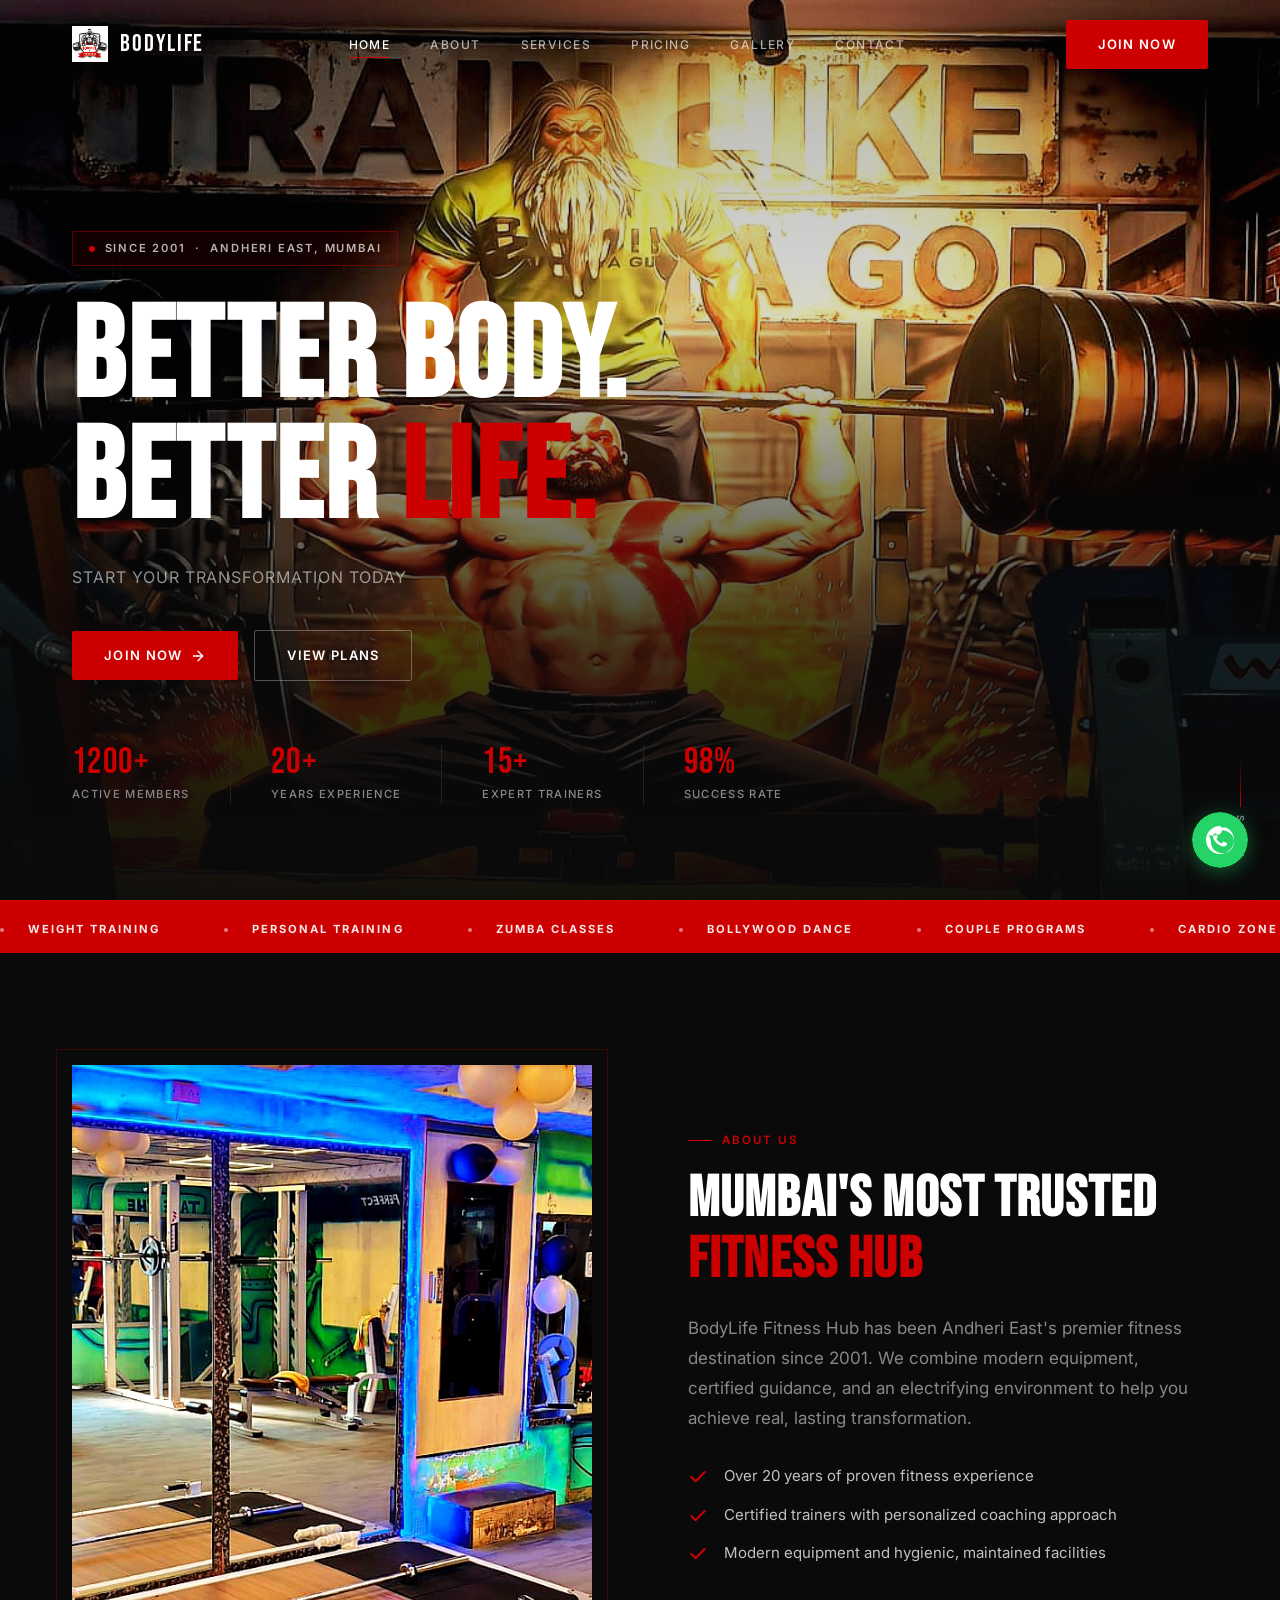
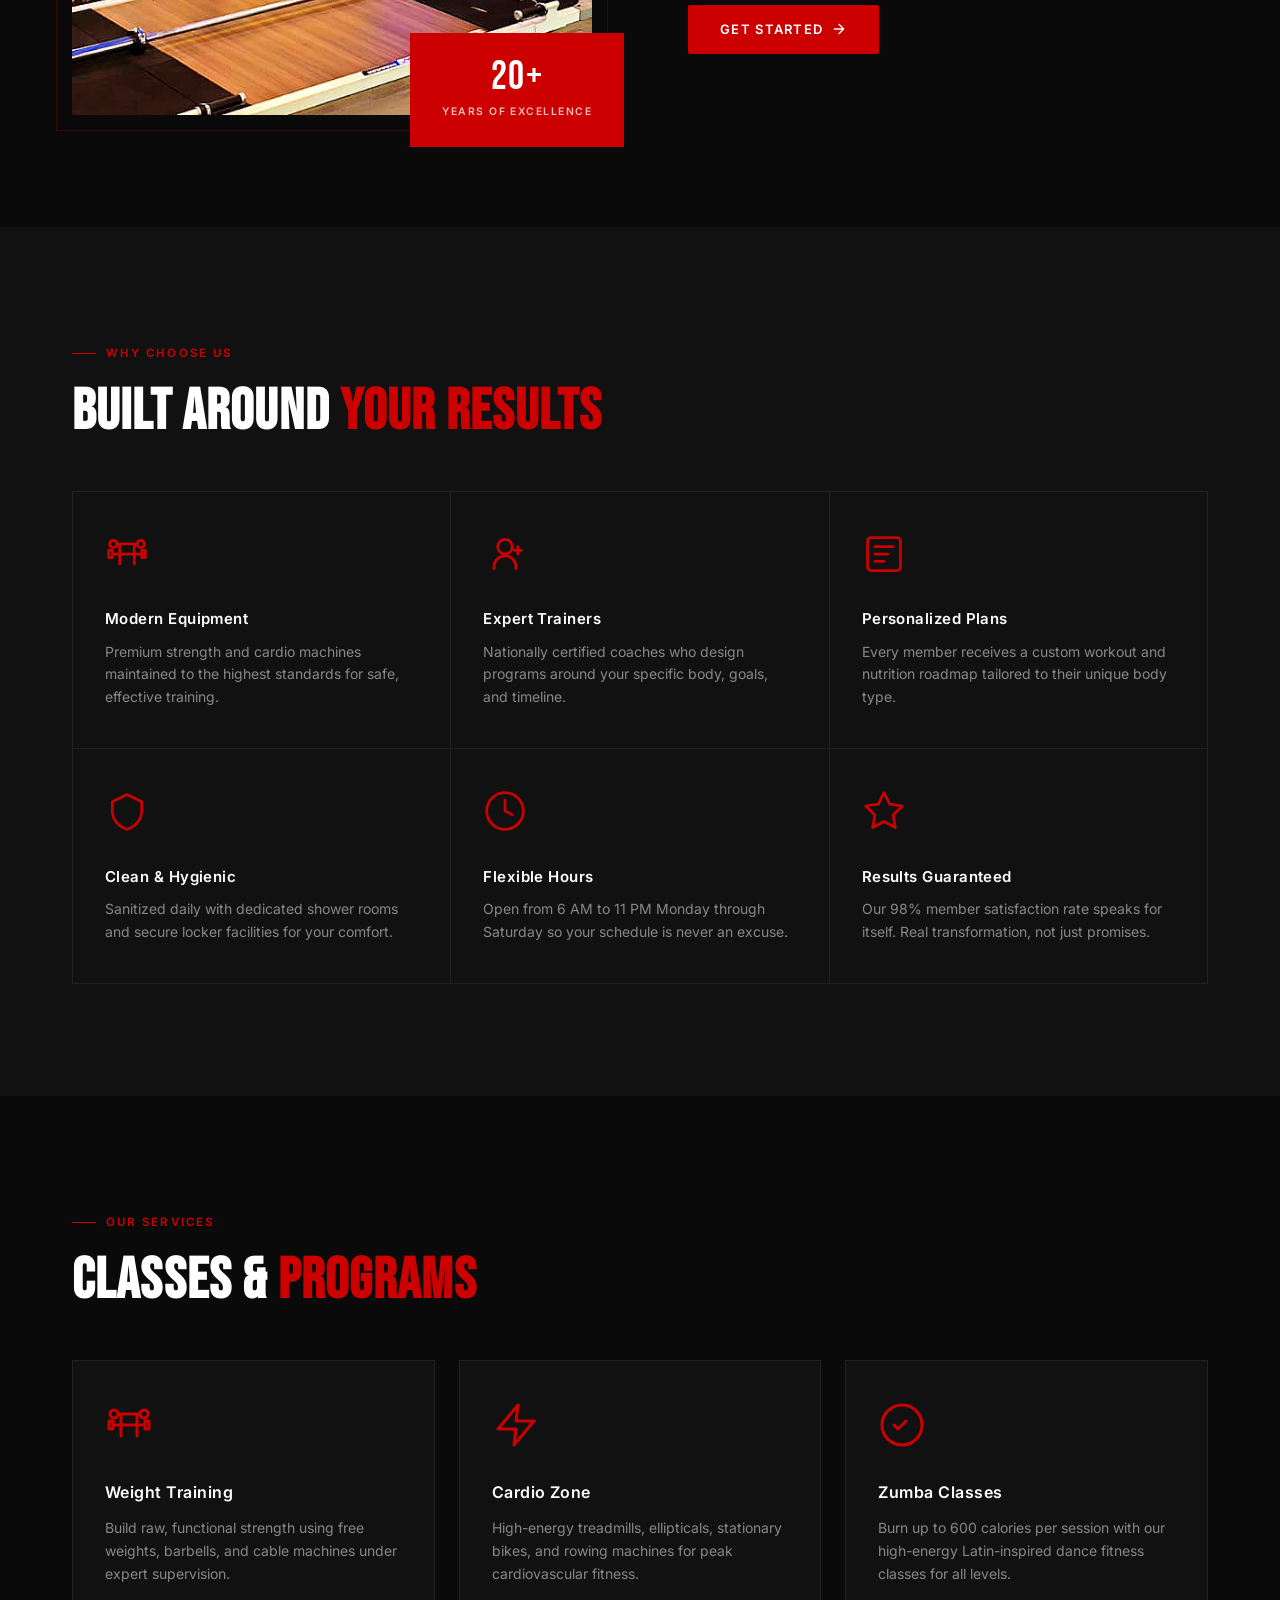
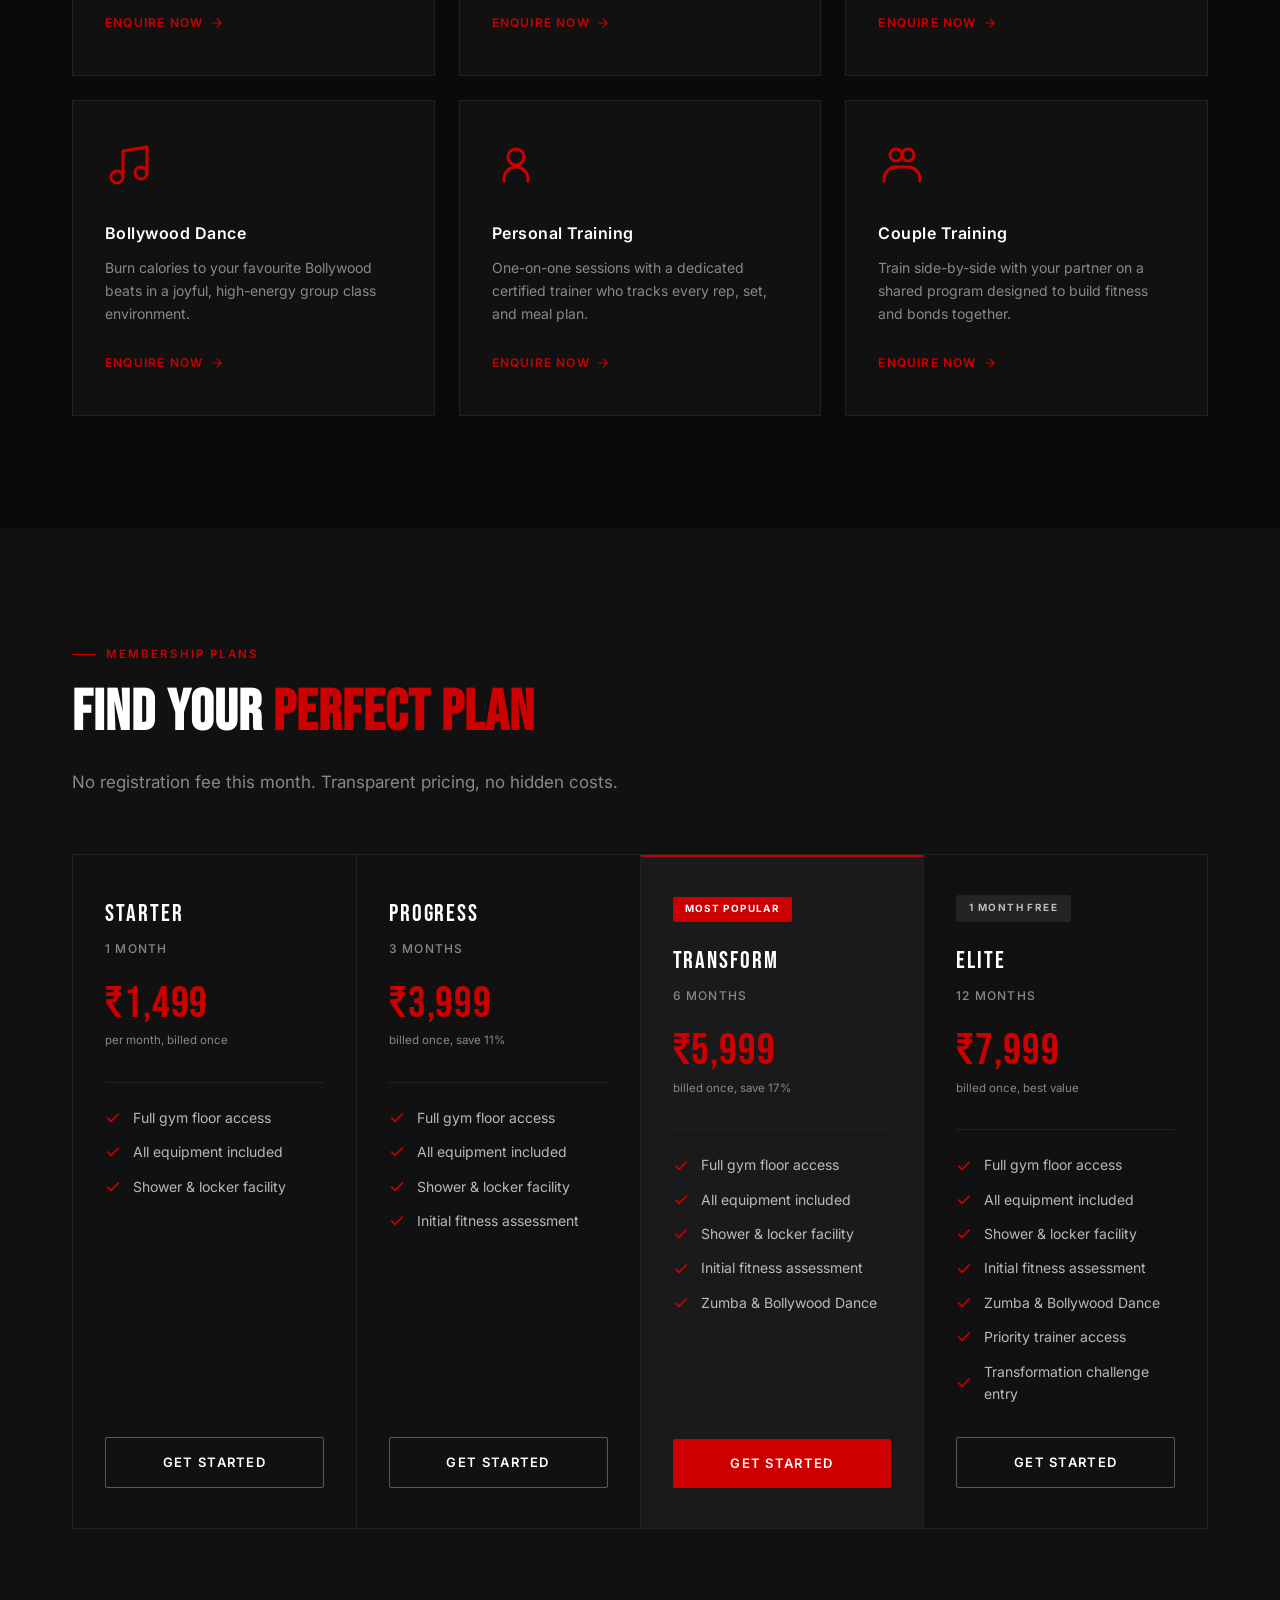
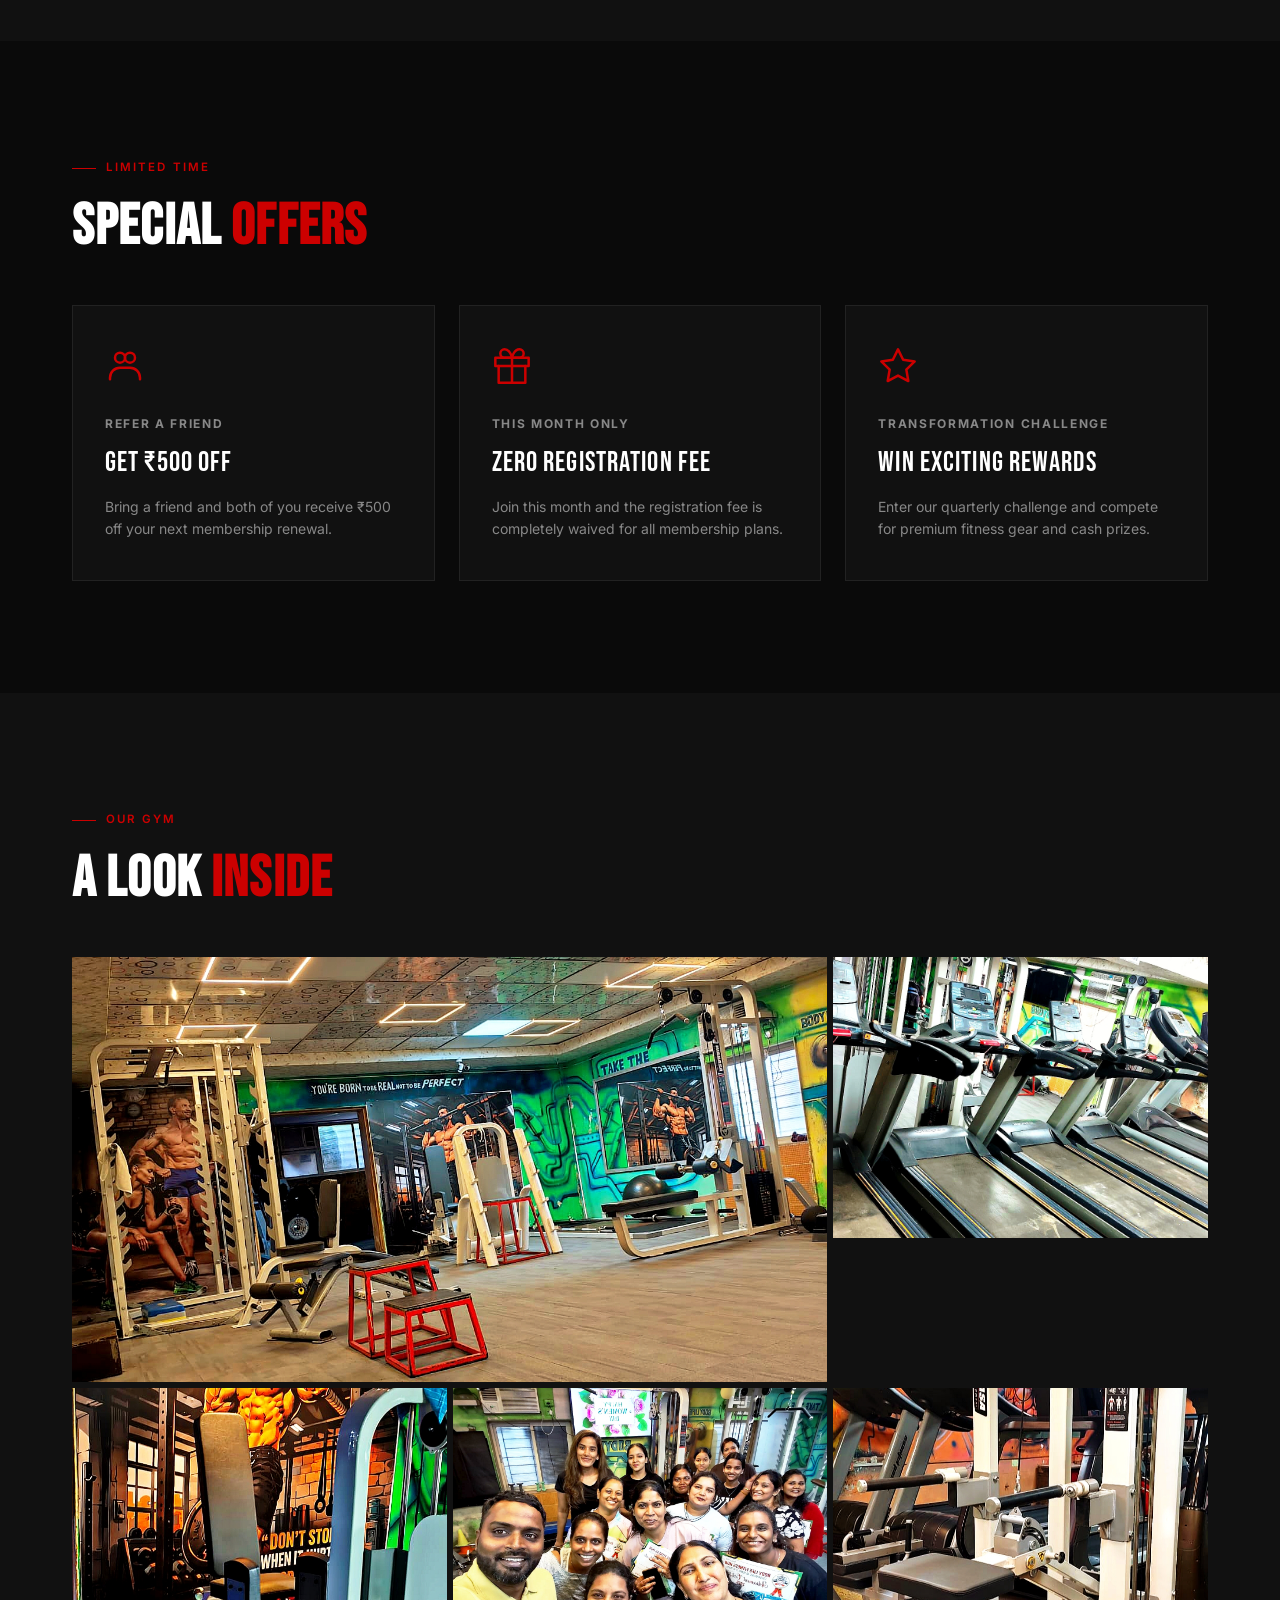
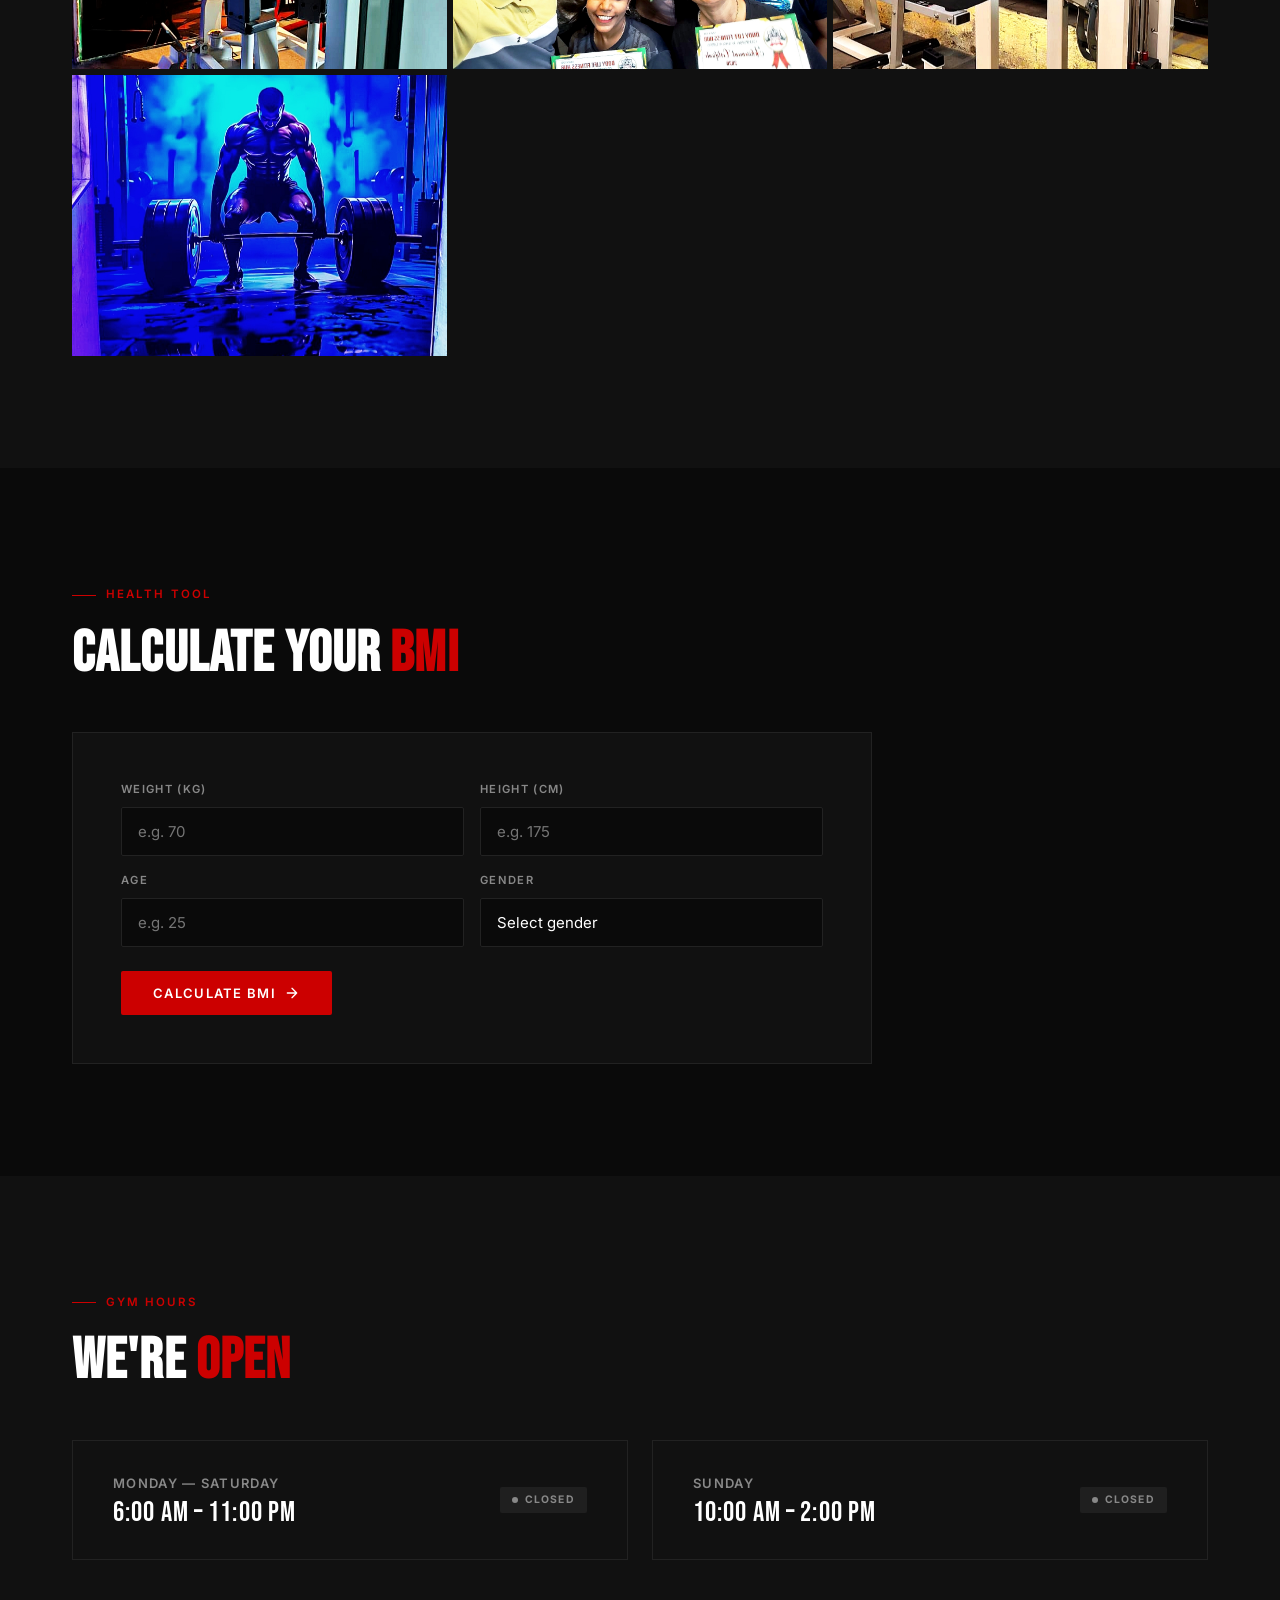
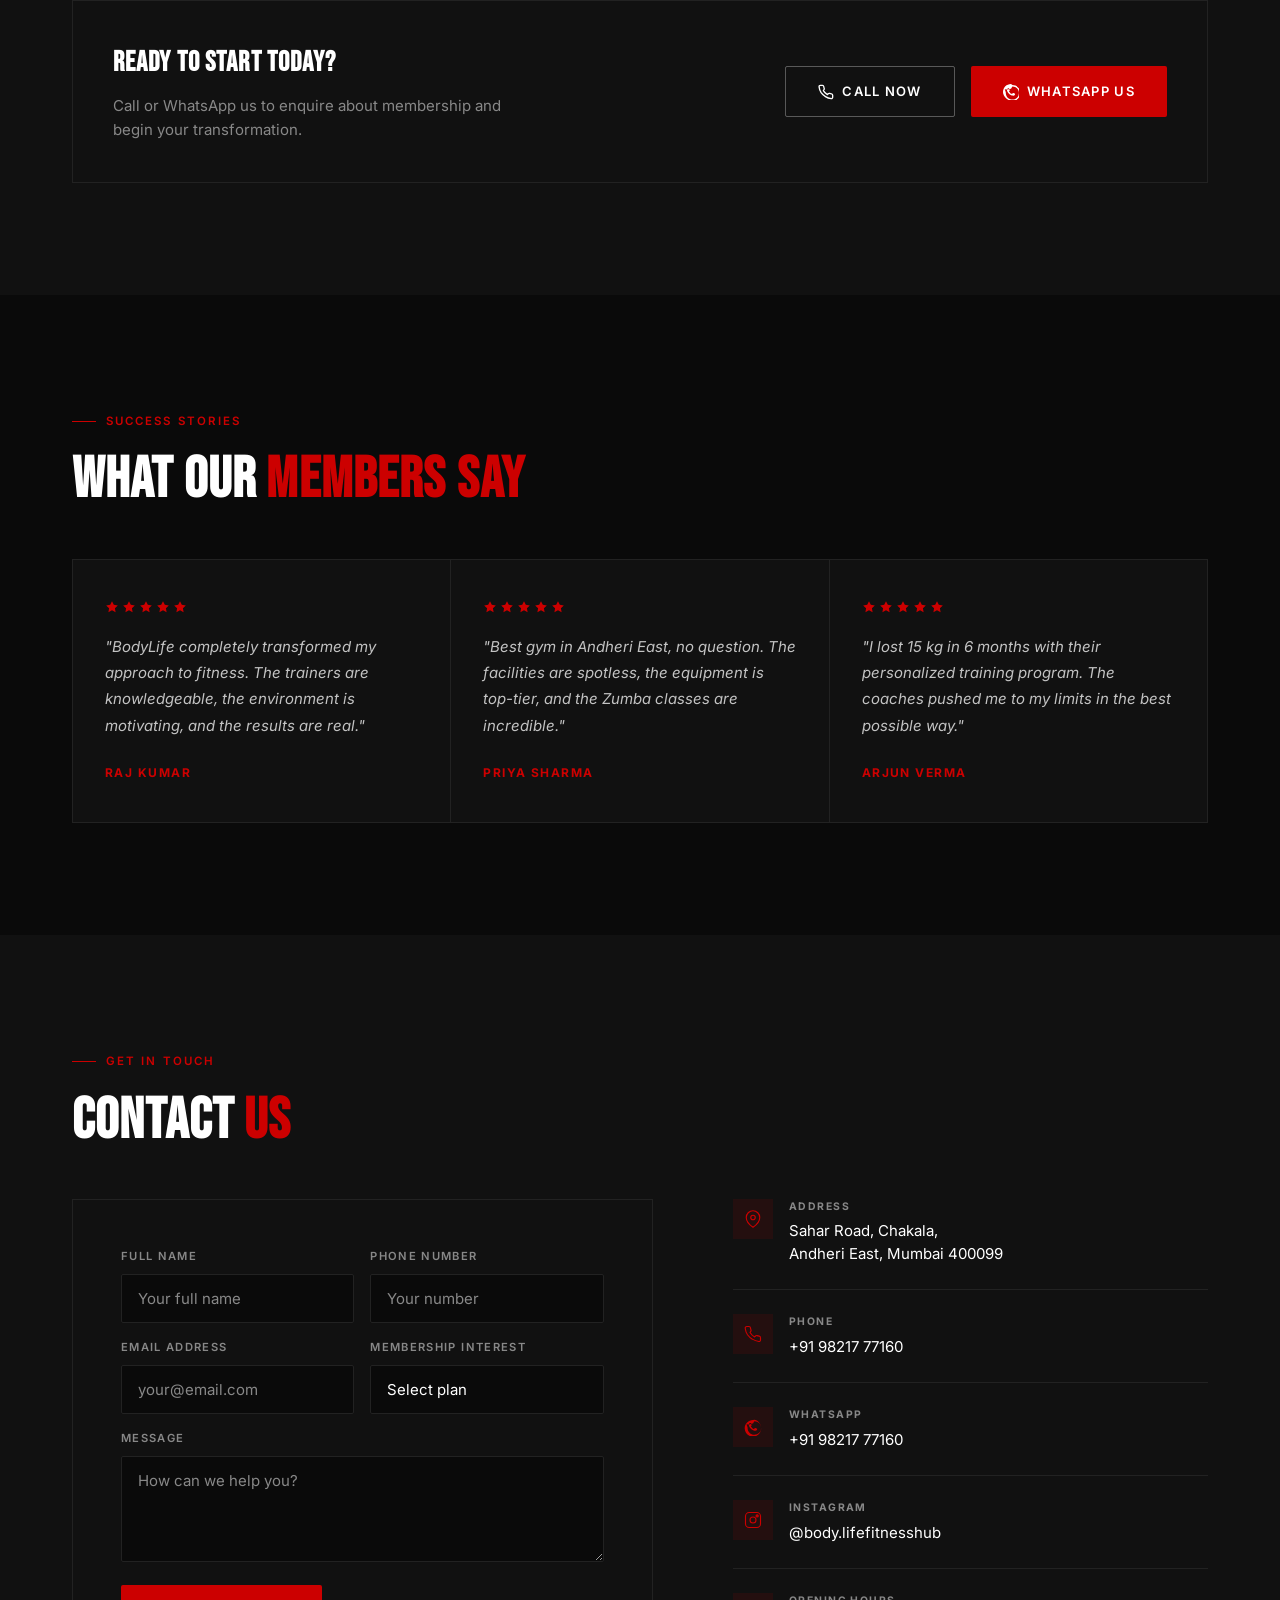
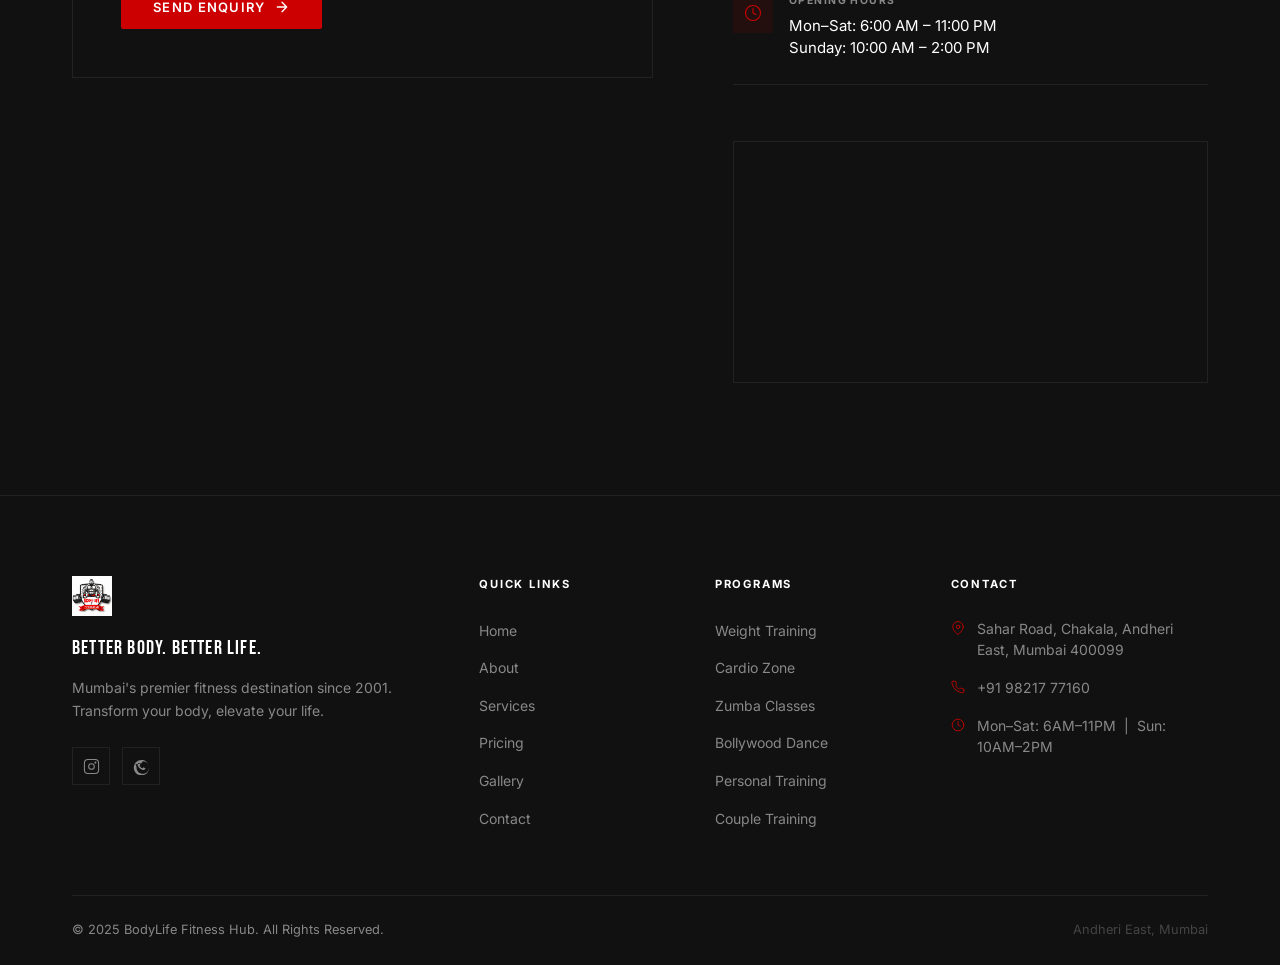
==== commit 45f34480: "Fix image paths to use root folder instead of images/ directory" ====
--- a/index.html
+++ b/index.html
@@ -11,11 +11,11 @@
   <meta property="og:url" content="https://bodylifefitnesshub.com">
   <meta property="og:title" content="BodyLife Fitness Hub | Best Gym in Andheri East Mumbai">
   <meta property="og:description" content="Join BodyLife Fitness Hub at Andheri East Mumbai. Premium gym with expert trainers, modern equipment, Zumba & dance classes. Memberships starting ₹1499/month.">
-  <meta property="og:image" content="https://bodylifefitnesshub.com/images/hero.jpg">
+  <meta property="og:image" content="https://bodylifefitnesshub.com/hero.jpg">
   <meta property="twitter:card" content="summary_large_image">
   <meta property="twitter:title" content="BodyLife Fitness Hub | Best Gym in Andheri East Mumbai">
   <meta property="twitter:description" content="Join BodyLife Fitness Hub at Andheri East Mumbai. Premium gym with expert trainers, modern equipment, Zumba & dance classes. Memberships starting ₹1499/month.">
-  <meta property="twitter:image" content="https://bodylifefitnesshub.com/images/hero.jpg">
+  <meta property="twitter:image" content="https://bodylifefitnesshub.com/hero.jpg">
   <title>BodyLife Fitness Hub | Best Gym in Andheri East Mumbai</title>
 
   <link rel="preconnect" href="https://fonts.googleapis.com">
@@ -1446,7 +1446,7 @@
   <nav class="navbar" id="navbar">
     <div class="navbar__inner">
       <a href="#hero" class="navbar__logo">
-        <img src="images/logo.png" alt="BodyLife Fitness Hub">
+        <img src="logo.png" alt="BodyLife Fitness Hub">
         <span class="navbar__brand">BODYLIFE</span>
       </a>
       <nav class="navbar__nav" aria-label="Primary">
@@ -1555,7 +1555,7 @@
       <div class="about__grid">
         <div class="about__img-wrap reveal">
           <div class="about__img-border"></div>
-          <img src="images/about.jpg" alt="BodyLife Fitness Hub gym floor" class="about__img" loading="lazy">
+          <img src="about.jpg" alt="BodyLife Fitness Hub gym floor" class="about__img" loading="lazy">
           <div class="about__stat-badge">
             <span class="about__stat-badge-num">20+</span>
             <span class="about__stat-badge-label">Years of Excellence</span>
@@ -1911,38 +1911,38 @@
       <p class="eyebrow reveal">Our Gym</p>
       <h2 class="section-title reveal reveal-delay-1">A Look <span>Inside</span></h2>
       <div class="gallery__grid">
-        <button type="button" class="gallery__item reveal" data-src="images/gallery1.jpg" data-caption="Premium Strength Deck">
-          <img src="images/gallery1.jpg" alt="Premium strength deck" loading="lazy">
+        <button type="button" class="gallery__item reveal" data-src="gallery1.jpg" data-caption="Premium Strength Deck">
+          <img src="gallery1.jpg" alt="Premium strength deck" loading="lazy">
           <div class="gallery__overlay">
             <svg class="gallery__expand-icon" viewBox="0 0 24 24" fill="none" stroke="currentColor" stroke-width="1.5" stroke-linecap="round" stroke-linejoin="round"><path d="M15 3h6v6M9 21H3v-6M21 3l-7 7M3 21l7-7"/></svg>
           </div>
         </button>
-        <button type="button" class="gallery__item reveal reveal-delay-1" data-src="images/gallery2.jpg" data-caption="Modern Cardio Zone">
-          <img src="images/gallery2.jpg" alt="Modern cardio zone" loading="lazy">
+        <button type="button" class="gallery__item reveal reveal-delay-1" data-src="gallery2.jpg" data-caption="Modern Cardio Zone">
+          <img src="gallery2.jpg" alt="Modern cardio zone" loading="lazy">
           <div class="gallery__overlay">
             <svg class="gallery__expand-icon" viewBox="0 0 24 24" fill="none" stroke="currentColor" stroke-width="1.5" stroke-linecap="round" stroke-linejoin="round"><path d="M15 3h6v6M9 21H3v-6M21 3l-7 7M3 21l7-7"/></svg>
           </div>
         </button>
-        <button type="button" class="gallery__item reveal reveal-delay-2" data-src="images/gallery3.jpg" data-caption="Motivational Wall Murals">
-          <img src="images/gallery3.jpg" alt="Motivational wall murals" loading="lazy">
+        <button type="button" class="gallery__item reveal reveal-delay-2" data-src="gallery3.jpg" data-caption="Motivational Wall Murals">
+          <img src="gallery3.jpg" alt="Motivational wall murals" loading="lazy">
           <div class="gallery__overlay">
             <svg class="gallery__expand-icon" viewBox="0 0 24 24" fill="none" stroke="currentColor" stroke-width="1.5" stroke-linecap="round" stroke-linejoin="round"><path d="M15 3h6v6M9 21H3v-6M21 3l-7 7M3 21l7-7"/></svg>
           </div>
         </button>
-        <button type="button" class="gallery__item reveal reveal-delay-1" data-src="images/gallery4.jpg" data-caption="Community Training Space">
-          <img src="images/gallery4.jpg" alt="Community training space" loading="lazy">
+        <button type="button" class="gallery__item reveal reveal-delay-1" data-src="gallery4.jpg" data-caption="Community Training Space">
+          <img src="gallery4.jpg" alt="Community training space" loading="lazy">
           <div class="gallery__overlay">
             <svg class="gallery__expand-icon" viewBox="0 0 24 24" fill="none" stroke="currentColor" stroke-width="1.5" stroke-linecap="round" stroke-linejoin="round"><path d="M15 3h6v6M9 21H3v-6M21 3l-7 7M3 21l7-7"/></svg>
           </div>
         </button>
-        <button type="button" class="gallery__item reveal reveal-delay-2" data-src="images/gallery5.jpg" data-caption="High-Performance Strength Equipment">
-          <img src="images/gallery5.jpg" alt="High-performance equipment" loading="lazy">
+        <button type="button" class="gallery__item reveal reveal-delay-2" data-src="gallery5.jpg" data-caption="High-Performance Strength Equipment">
+          <img src="gallery5.jpg" alt="High-performance equipment" loading="lazy">
           <div class="gallery__overlay">
             <svg class="gallery__expand-icon" viewBox="0 0 24 24" fill="none" stroke="currentColor" stroke-width="1.5" stroke-linecap="round" stroke-linejoin="round"><path d="M15 3h6v6M9 21H3v-6M21 3l-7 7M3 21l7-7"/></svg>
           </div>
         </button>
-        <button type="button" class="gallery__item reveal reveal-delay-3" data-src="images/gallery6.jpg" data-caption="Premium Lifting Corner">
-          <img src="images/gallery6.jpg" alt="Premium lifting corner" loading="lazy">
+        <button type="button" class="gallery__item reveal reveal-delay-3" data-src="gallery6.jpg" data-caption="Premium Lifting Corner">
+          <img src="gallery6.jpg" alt="Premium lifting corner" loading="lazy">
           <div class="gallery__overlay">
             <svg class="gallery__expand-icon" viewBox="0 0 24 24" fill="none" stroke="currentColor" stroke-width="1.5" stroke-linecap="round" stroke-linejoin="round"><path d="M15 3h6v6M9 21H3v-6M21 3l-7 7M3 21l7-7"/></svg>
           </div>
@@ -2230,7 +2230,7 @@
     <div class="container">
       <div class="footer__grid">
         <div class="footer__brand">
-          <img src="images/logo.png" alt="BodyLife Fitness Hub">
+          <img src="logo.png" alt="BodyLife Fitness Hub">
           <p class="footer__tagline">Better Body. Better Life.</p>
           <p class="footer__desc">Mumbai's premier fitness destination since 2001. Transform your body, elevate your life.</p>
           <div class="footer__socials">
@@ -2369,8 +2369,8 @@
     if (heroBg) {
       const img = new Image();
       img.onload = () => heroBg.classList.add('loaded');
-      img.src = 'images/hero.jpg';
-      heroBg.style.backgroundImage = "url('images/hero.jpg')";
+      img.src = 'hero.jpg';
+      heroBg.style.backgroundImage = "url('hero.jpg')";
     }
 
     /* ── Counter animation ── */
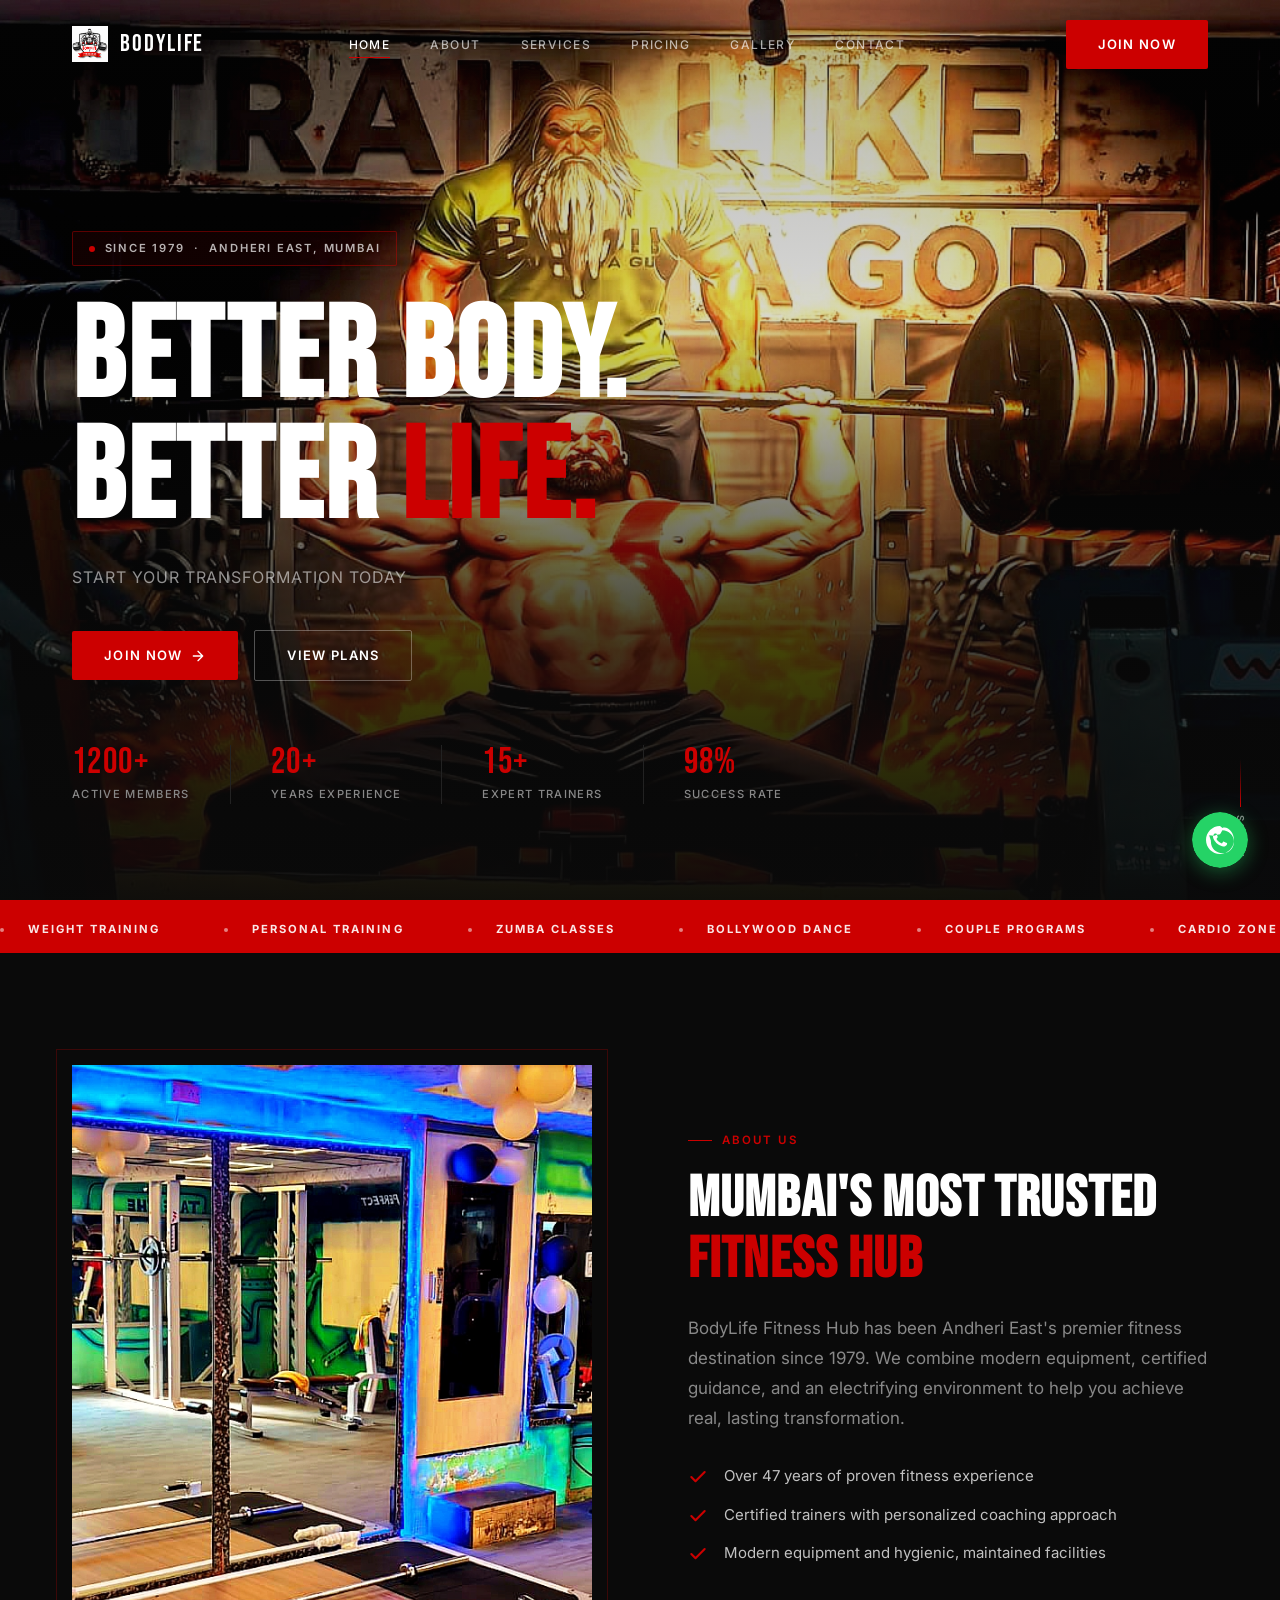
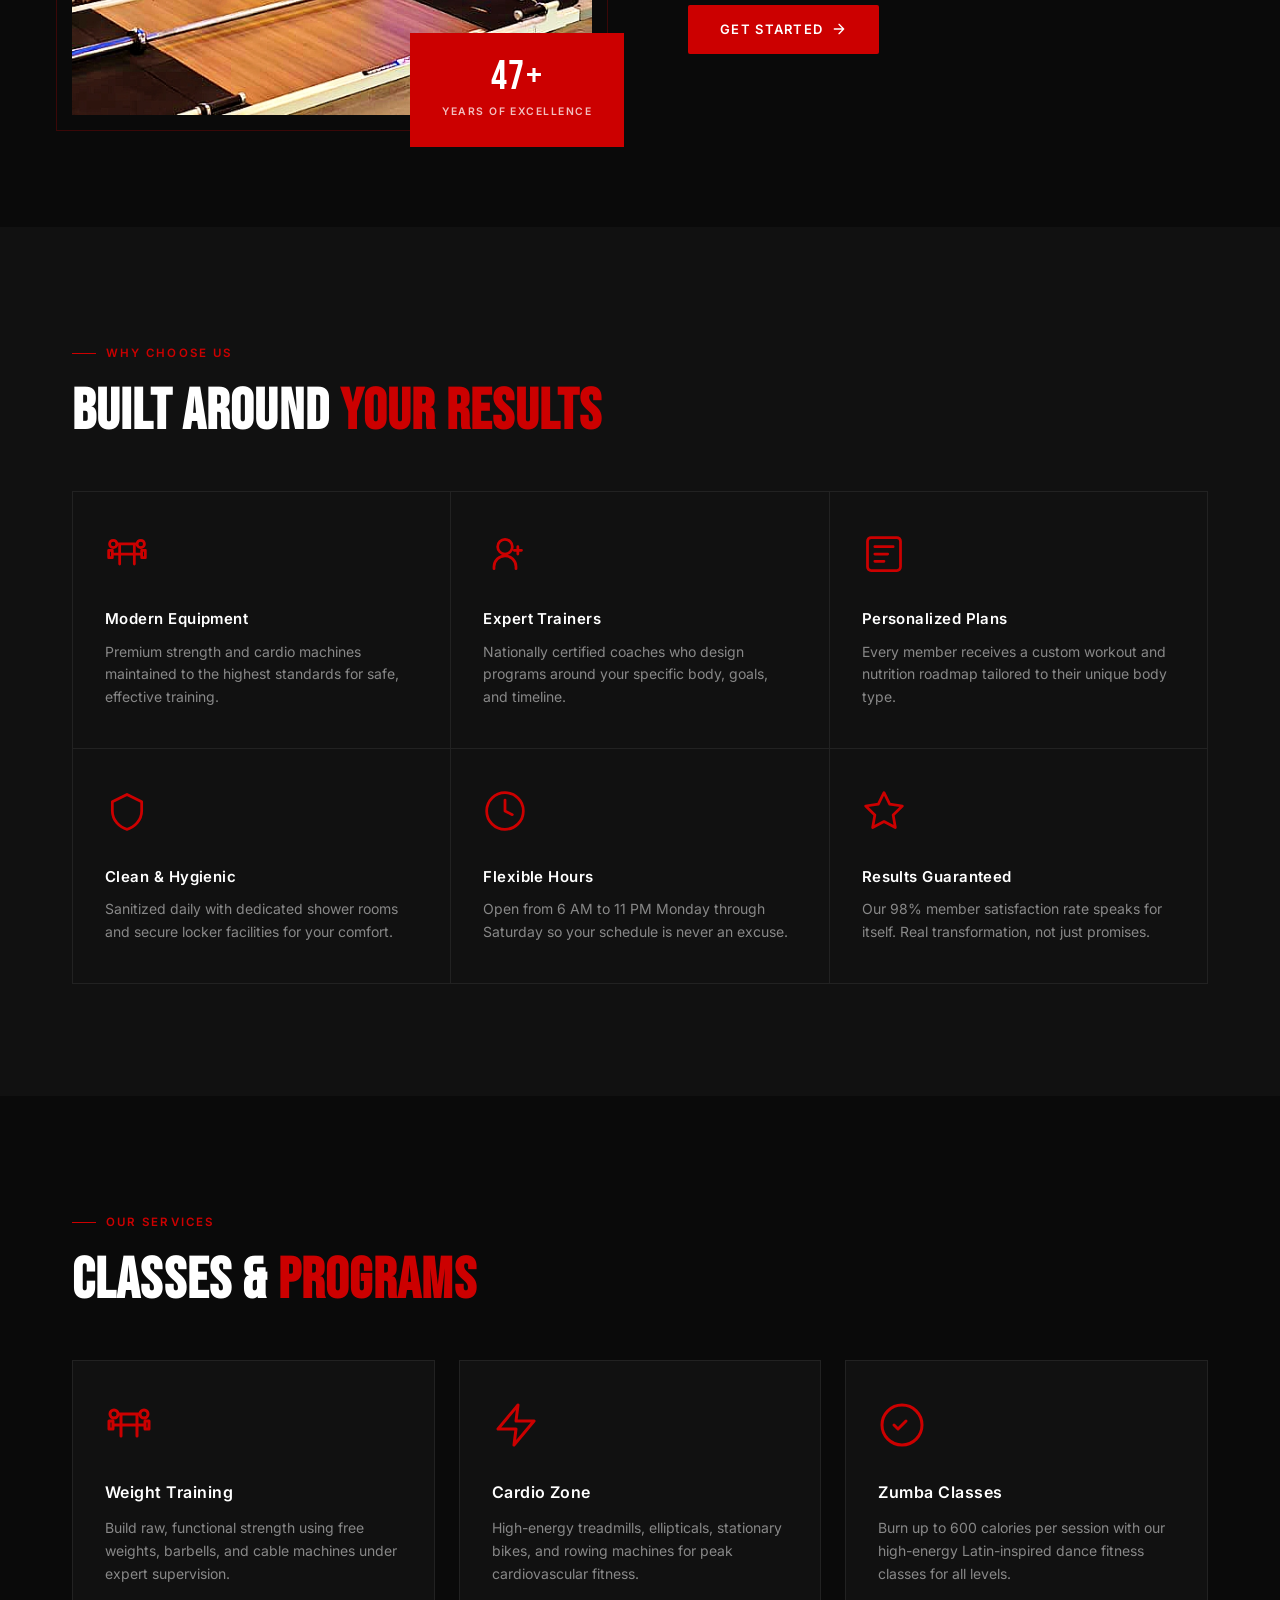
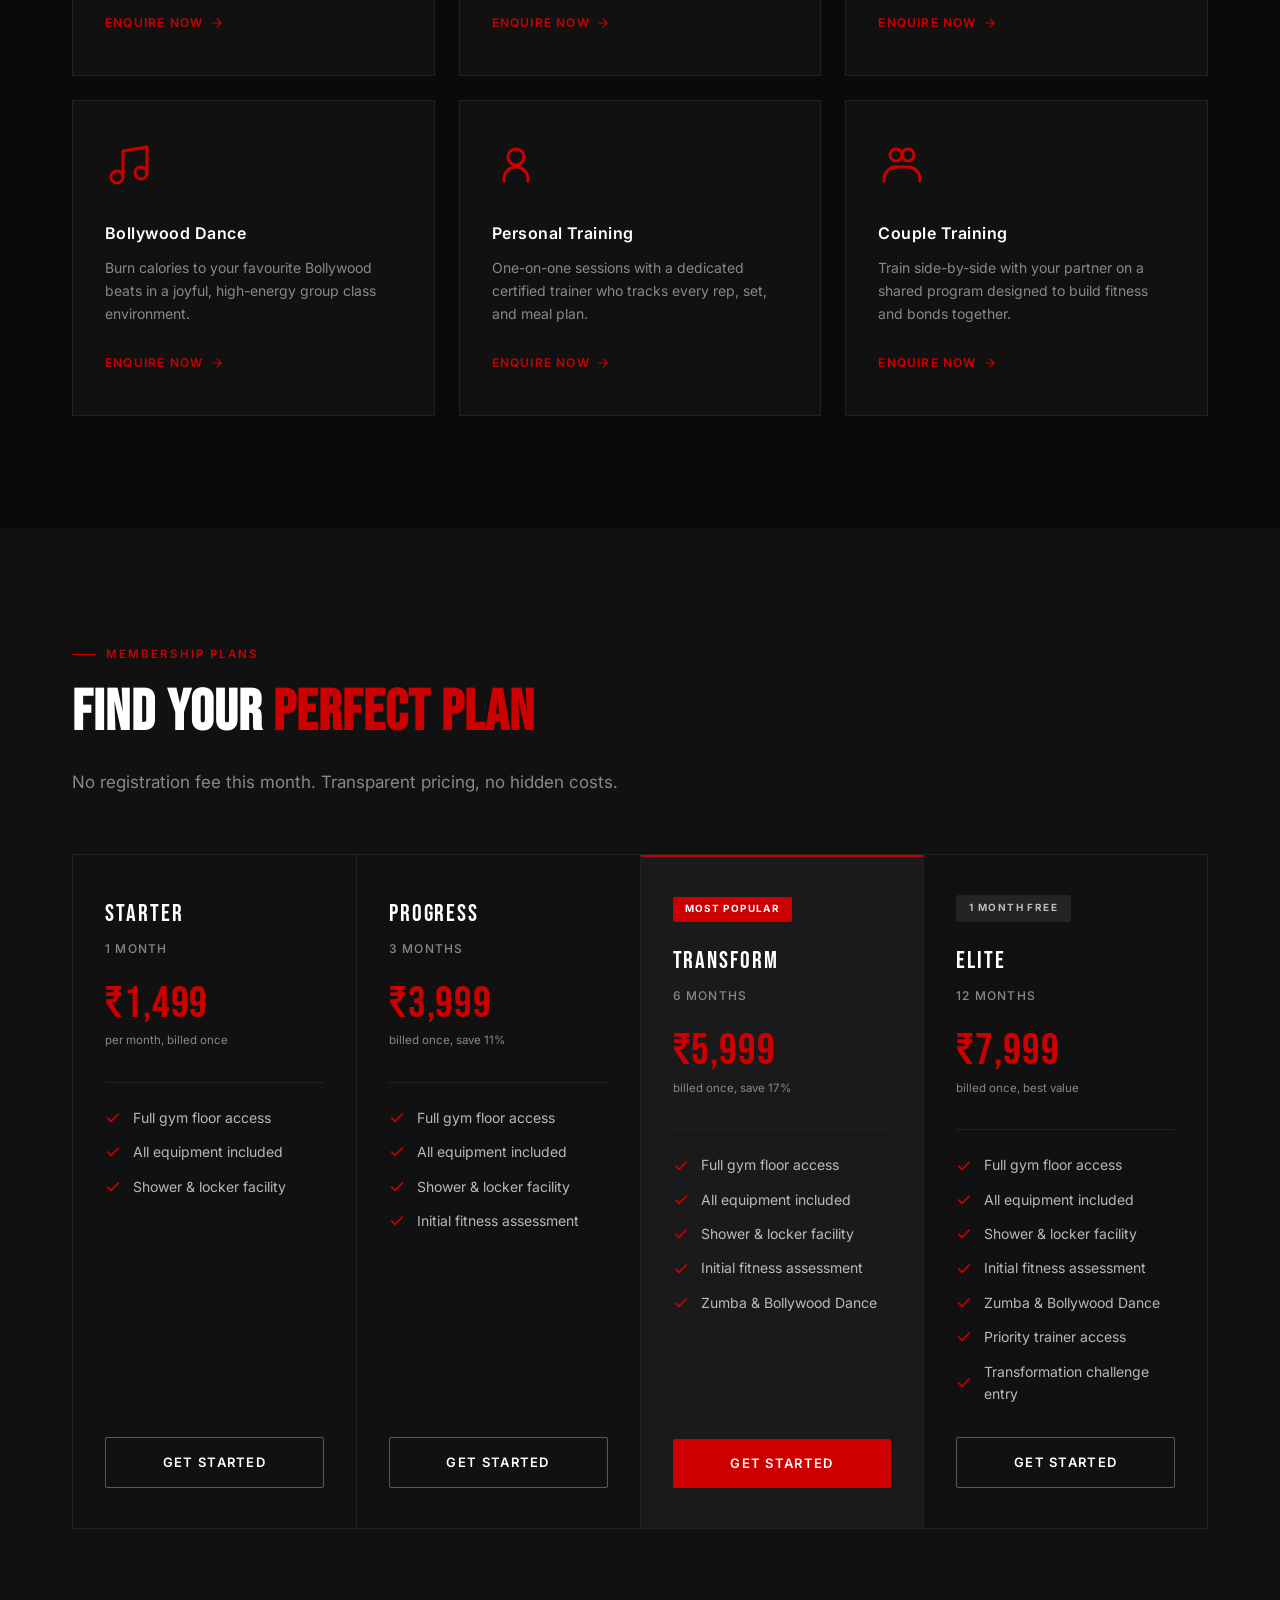
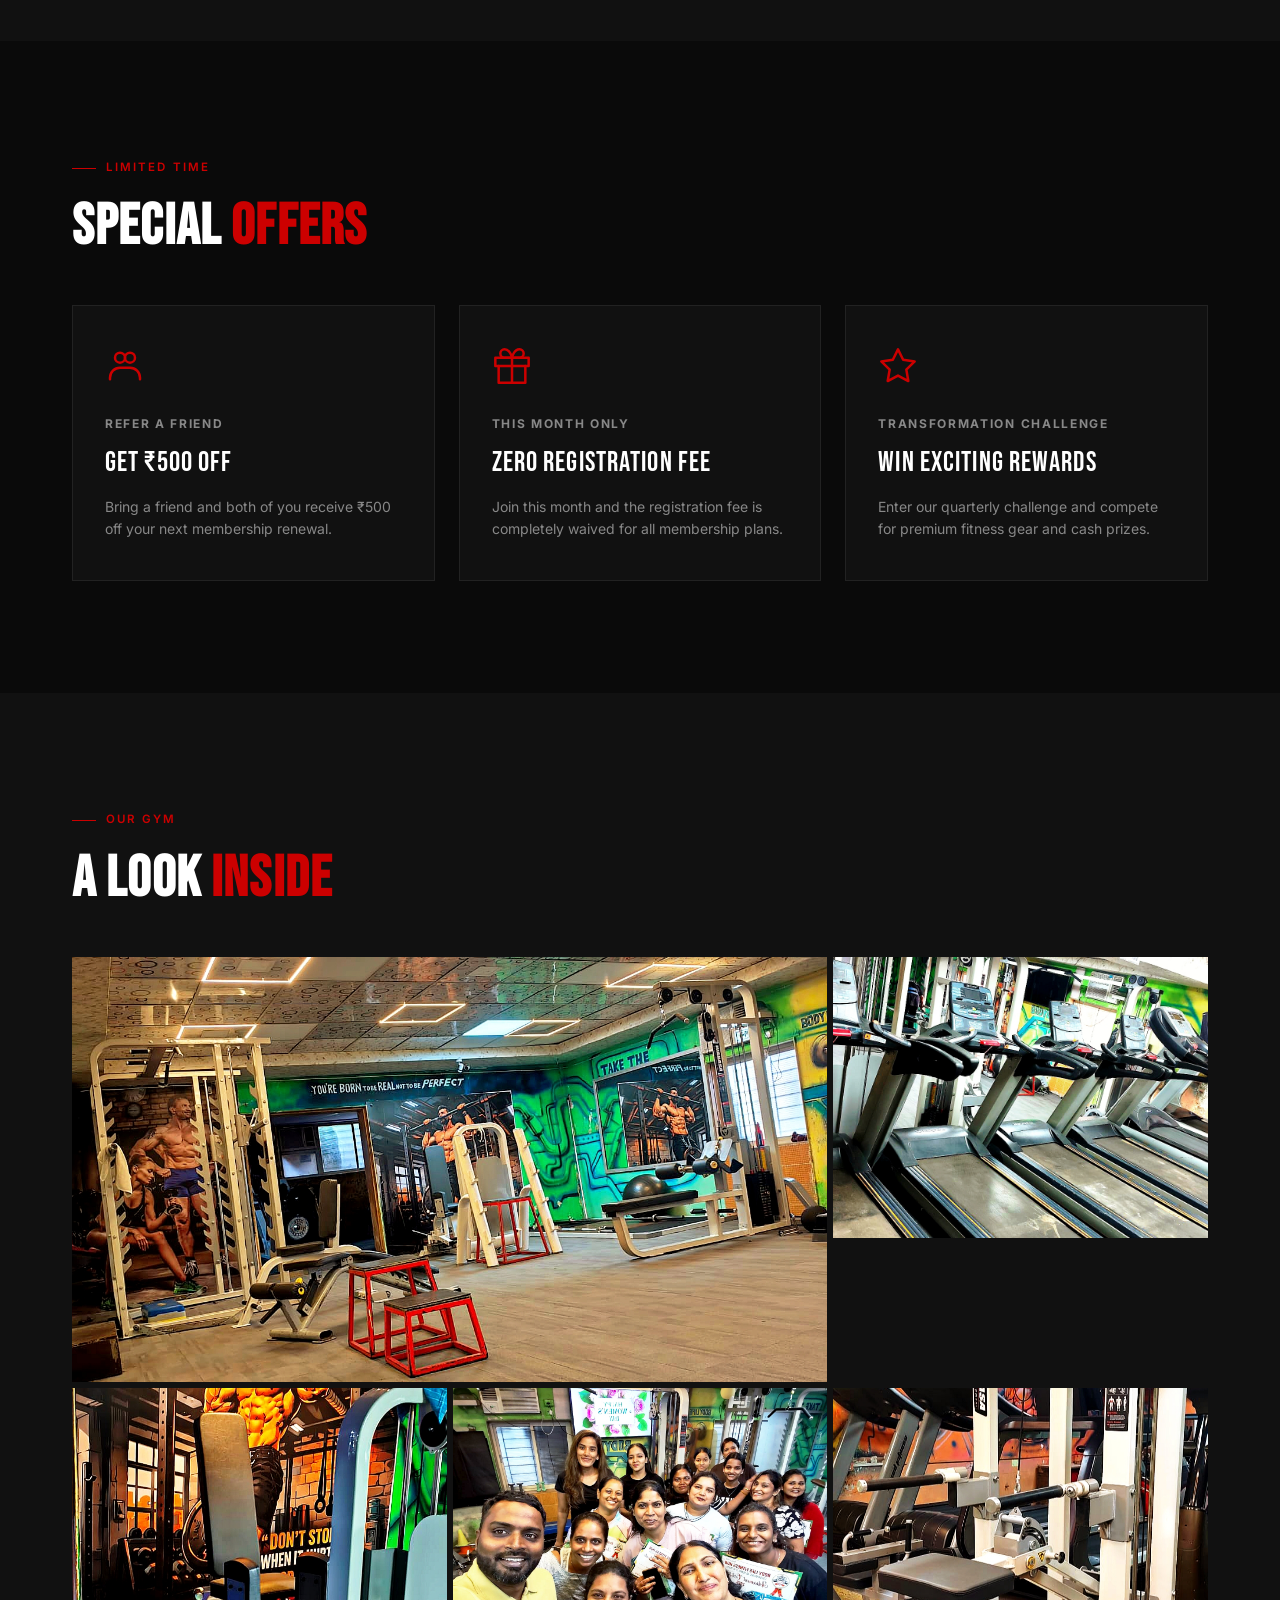
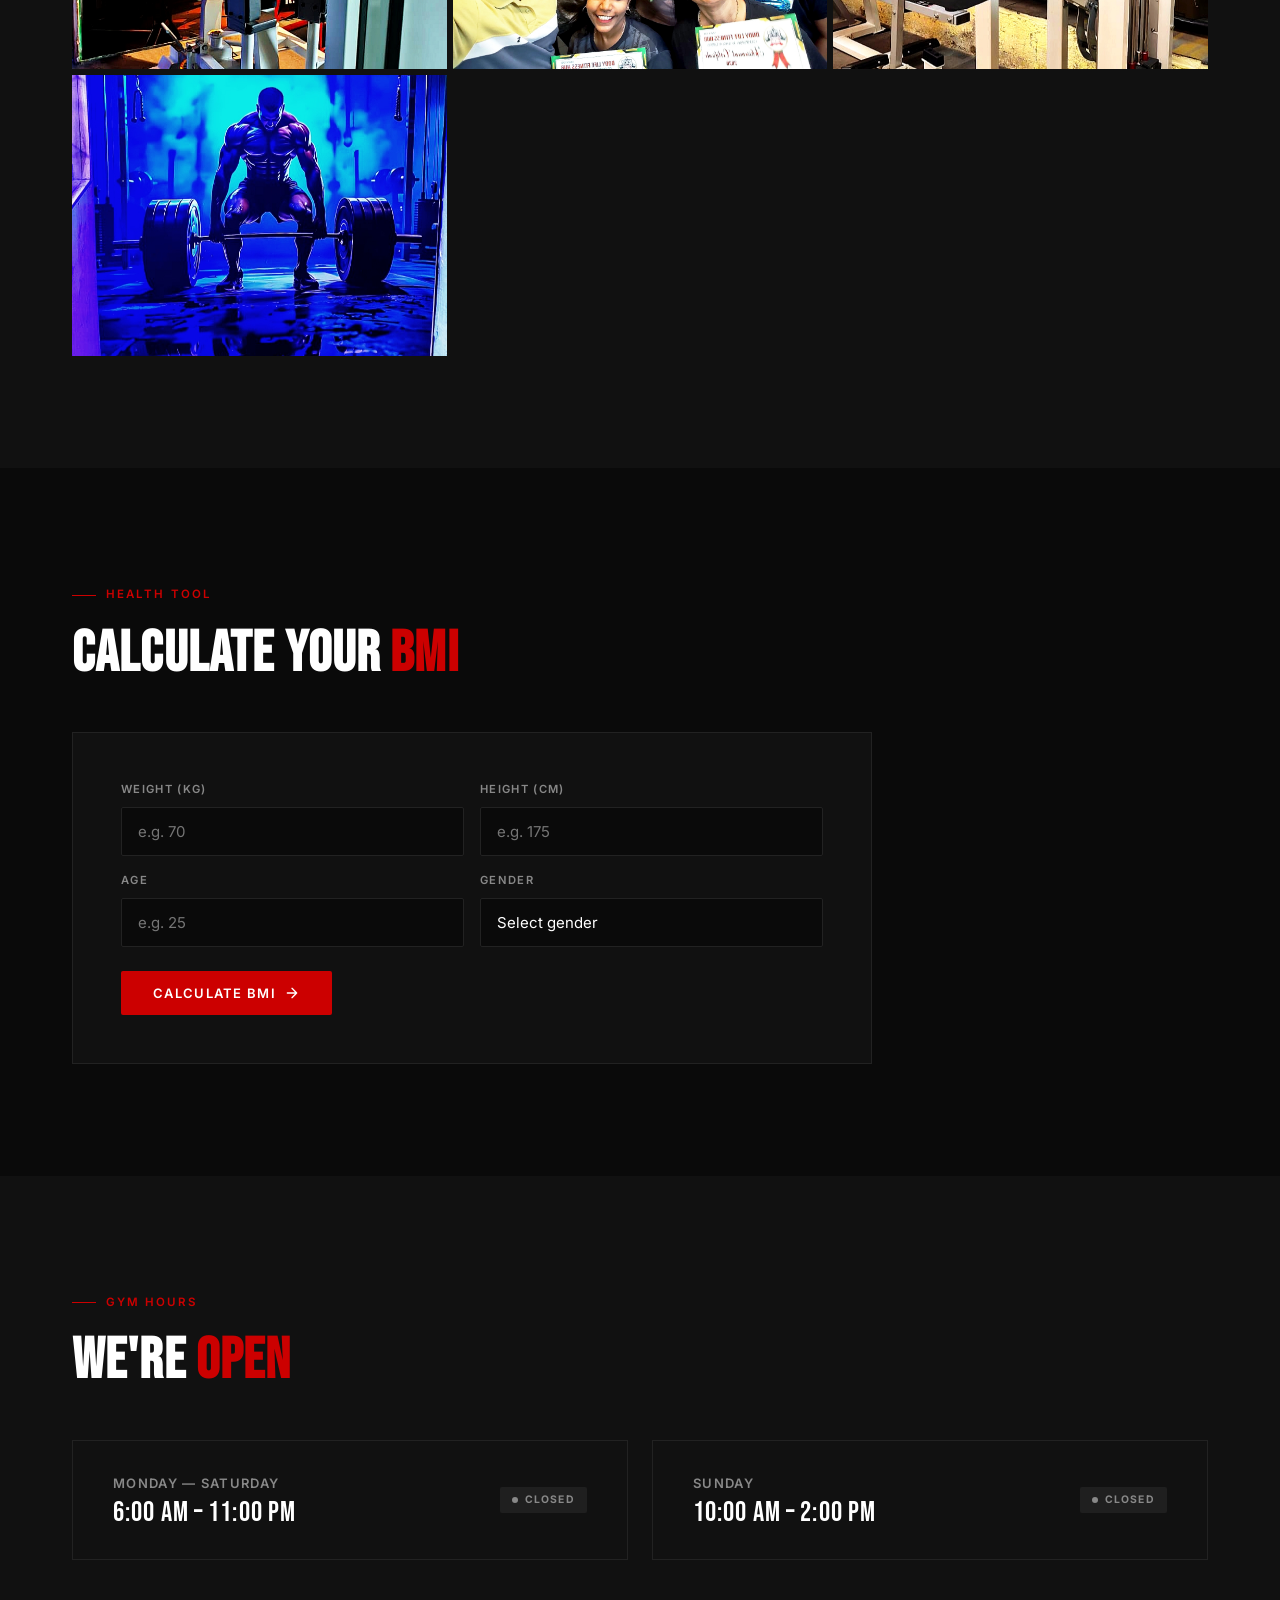
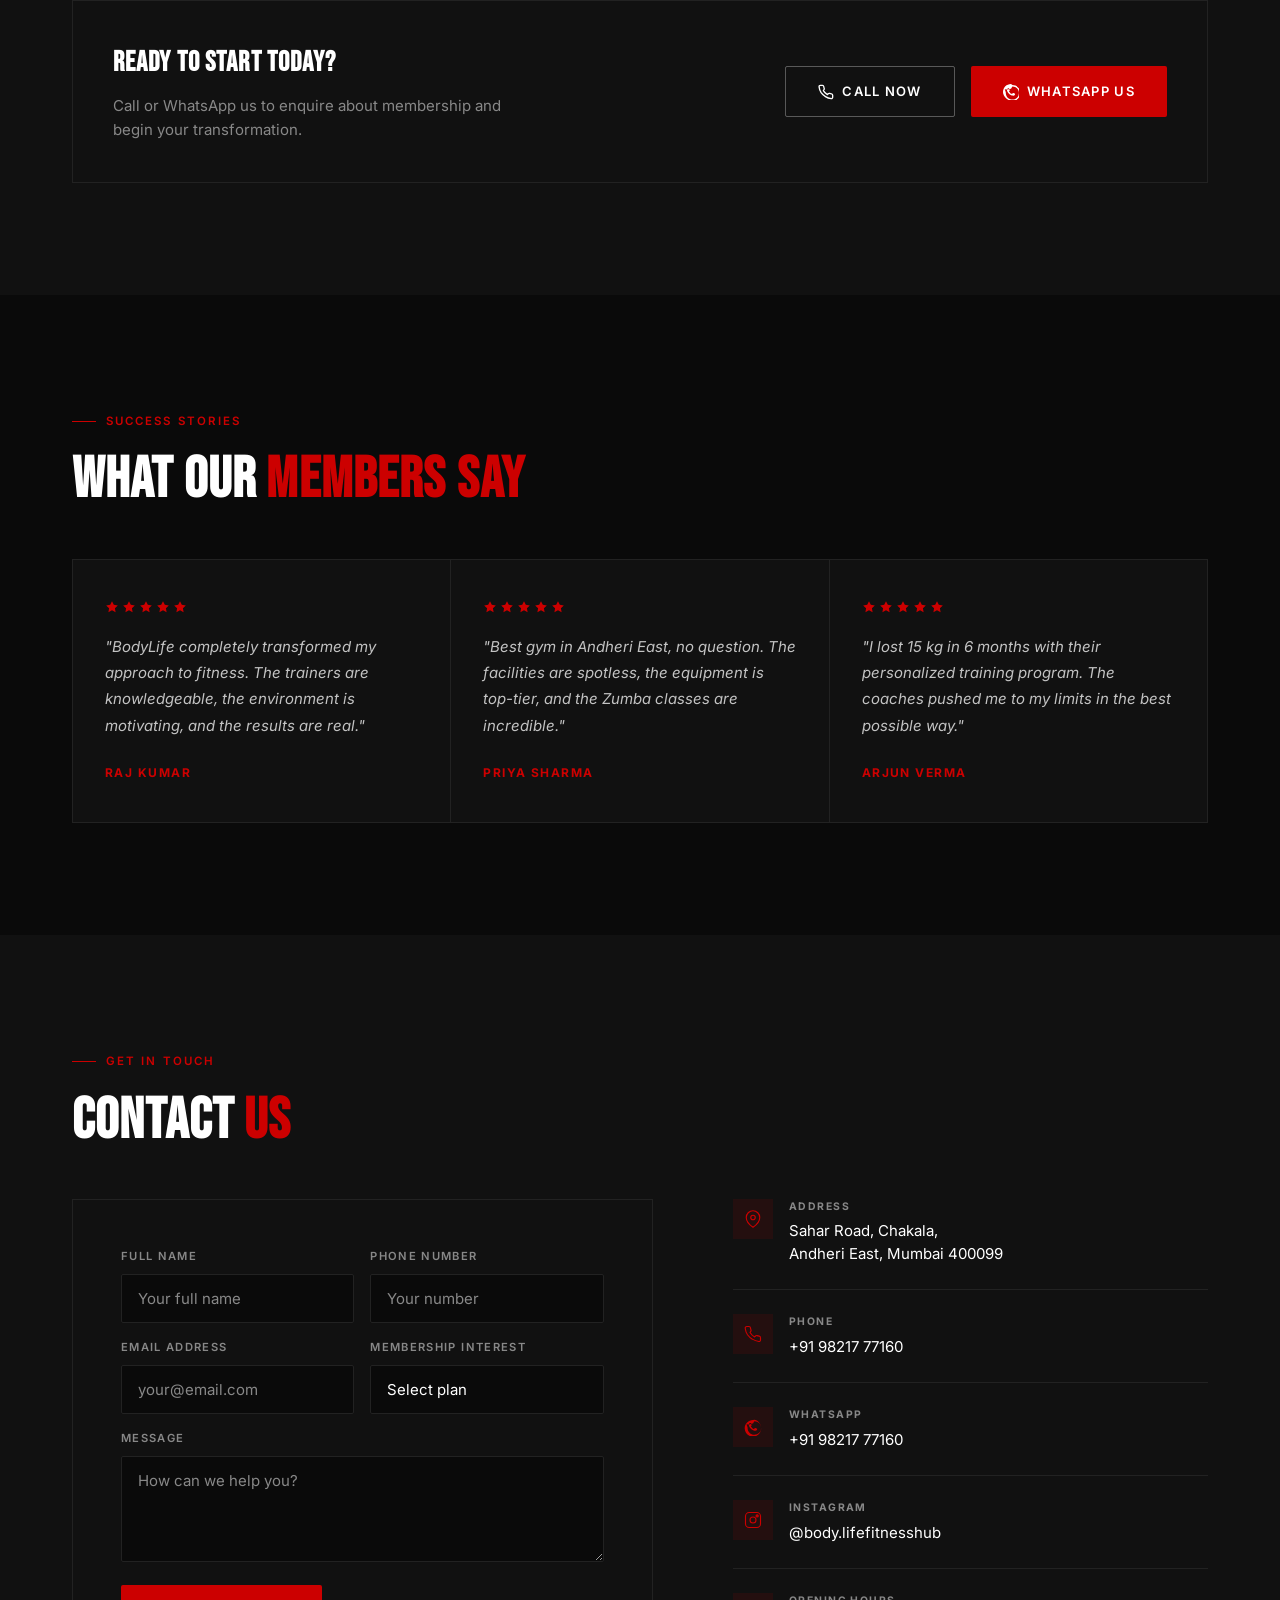
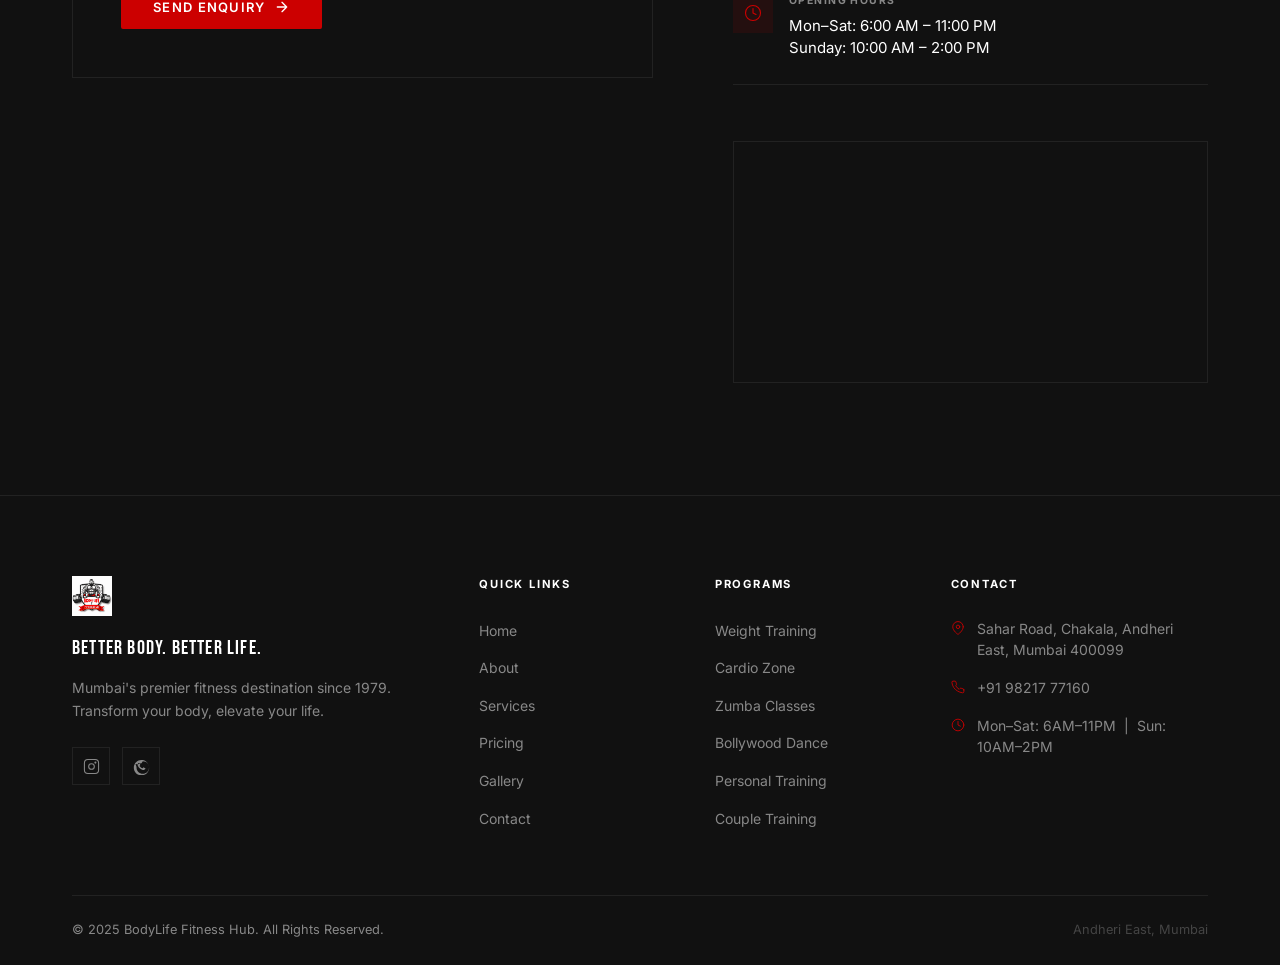
==== commit 847765e7: "Update gym founding year references from 2001 to 1979 and years of experience to 47+" ====
--- a/index.html
+++ b/index.html
@@ -1484,7 +1484,7 @@
     <div class="hero__content">
       <div class="hero__badge">
         <span class="hero__badge-dot"></span>
-        <span class="hero__badge-text">Since 2001 &nbsp;·&nbsp; Andheri East, Mumbai</span>
+        <span class="hero__badge-text">Since 1979 &nbsp;·&nbsp; Andheri East, Mumbai</span>
       </div>
       <h1 class="hero__title">
         BETTER BODY.<br>BETTER <span class="hero__title-accent">LIFE.</span>
@@ -1557,18 +1557,18 @@
           <div class="about__img-border"></div>
           <img src="about.jpg" alt="BodyLife Fitness Hub gym floor" class="about__img" loading="lazy">
           <div class="about__stat-badge">
-            <span class="about__stat-badge-num">20+</span>
+            <span class="about__stat-badge-num">47+</span>
             <span class="about__stat-badge-label">Years of Excellence</span>
           </div>
         </div>
         <div class="reveal reveal-delay-2">
           <p class="eyebrow">About Us</p>
           <h2 class="section-title">Mumbai's Most Trusted <span>Fitness Hub</span></h2>
-          <p class="section-body">BodyLife Fitness Hub has been Andheri East's premier fitness destination since 2001. We combine modern equipment, certified guidance, and an electrifying environment to help you achieve real, lasting transformation.</p>
+          <p class="section-body">BodyLife Fitness Hub has been Andheri East's premier fitness destination since 1979. We combine modern equipment, certified guidance, and an electrifying environment to help you achieve real, lasting transformation.</p>
           <div class="about__checks">
             <div class="about__check">
               <svg class="about__check-icon" viewBox="0 0 24 24" fill="none" stroke="currentColor" stroke-width="2.5" stroke-linecap="round" stroke-linejoin="round"><polyline points="20 6 9 17 4 12"/></svg>
-              <span class="about__check-text">Over 20 years of proven fitness experience</span>
+              <span class="about__check-text">Over 47 years of proven fitness experience</span>
             </div>
             <div class="about__check">
               <svg class="about__check-icon" viewBox="0 0 24 24" fill="none" stroke="currentColor" stroke-width="2.5" stroke-linecap="round" stroke-linejoin="round"><polyline points="20 6 9 17 4 12"/></svg>
@@ -2232,7 +2232,7 @@
         <div class="footer__brand">
           <img src="logo.png" alt="BodyLife Fitness Hub">
           <p class="footer__tagline">Better Body. Better Life.</p>
-          <p class="footer__desc">Mumbai's premier fitness destination since 2001. Transform your body, elevate your life.</p>
+          <p class="footer__desc">Mumbai's premier fitness destination since 1979. Transform your body, elevate your life.</p>
           <div class="footer__socials">
             <a href="https://instagram.com/body.lifefitnesshub" target="_blank" rel="noopener" class="footer__social-link" aria-label="Instagram">
               <svg viewBox="0 0 24 24" fill="none" stroke="currentColor" stroke-width="1.5" stroke-linecap="round" stroke-linejoin="round"><rect x="2" y="2" width="20" height="20" rx="5"/><circle cx="12" cy="12" r="4"/><circle cx="17.5" cy="6.5" r="1.5" fill="currentColor" stroke="none"/></svg>
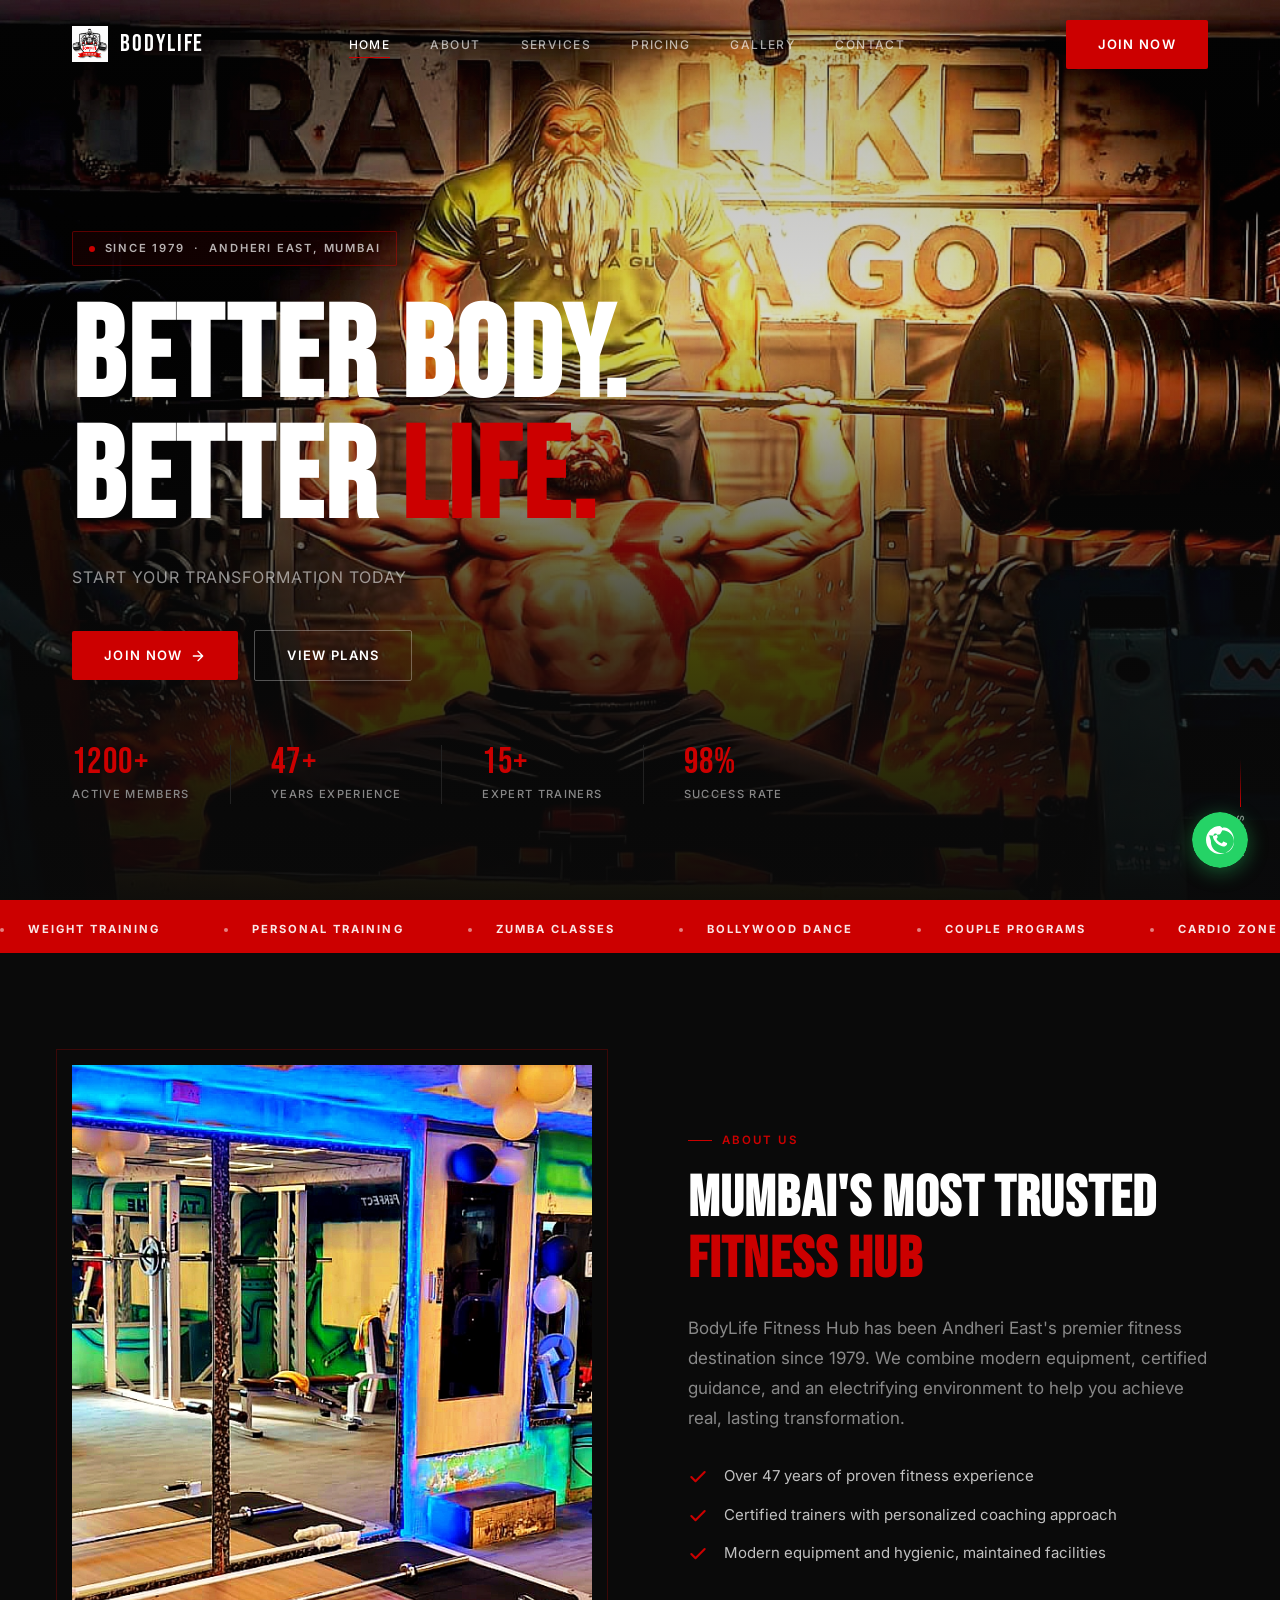
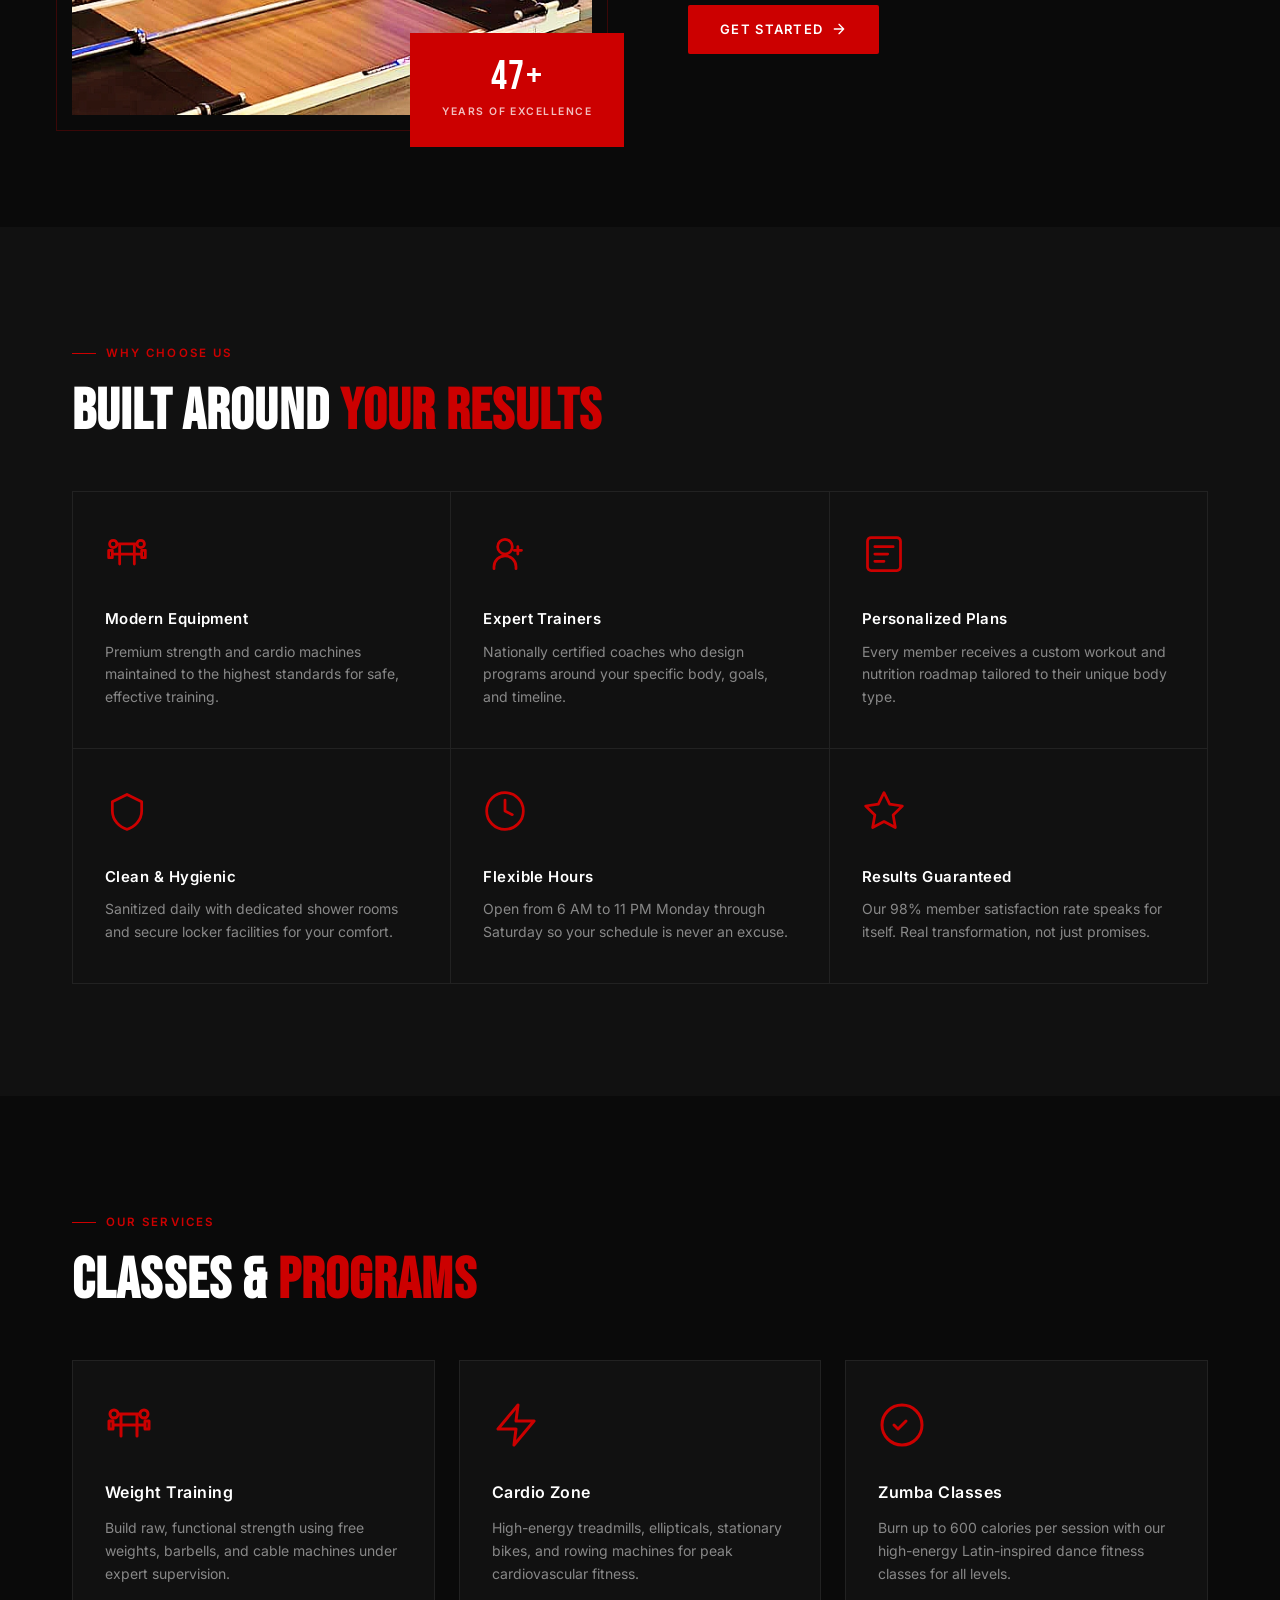
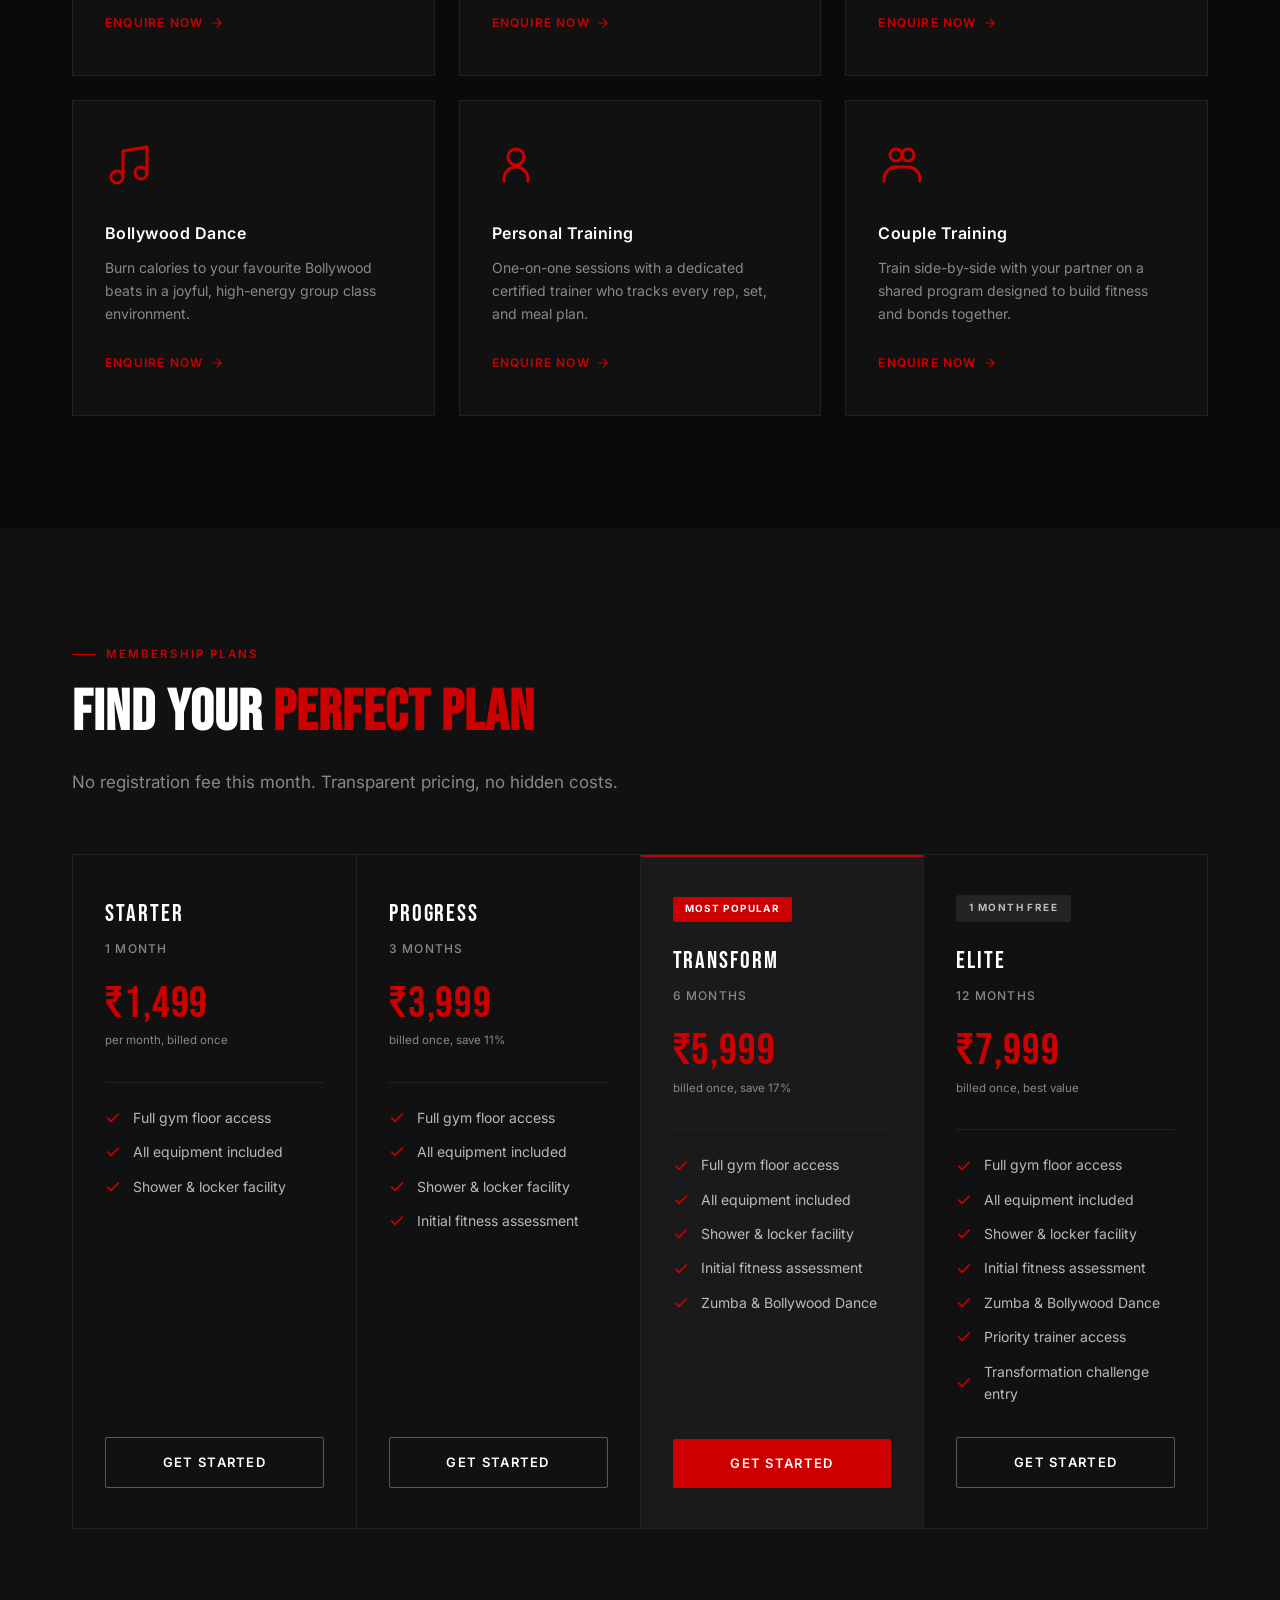
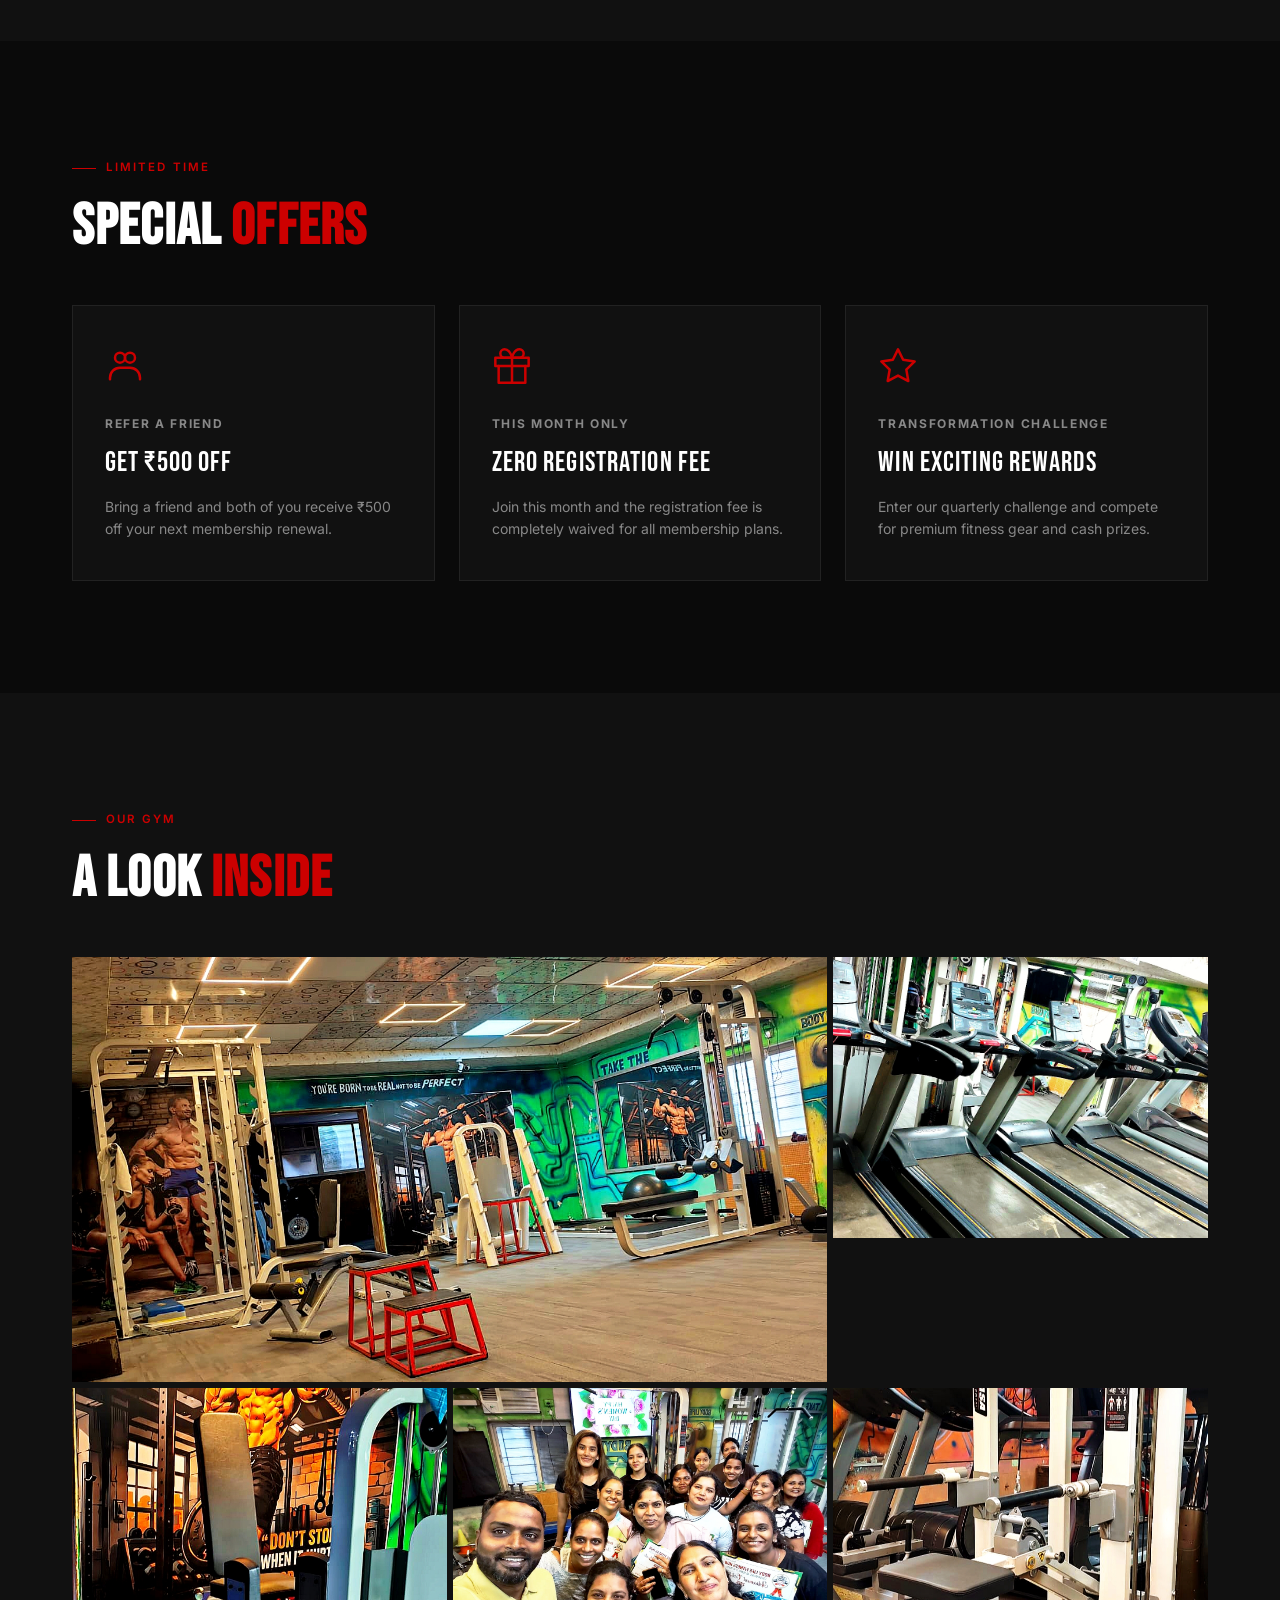
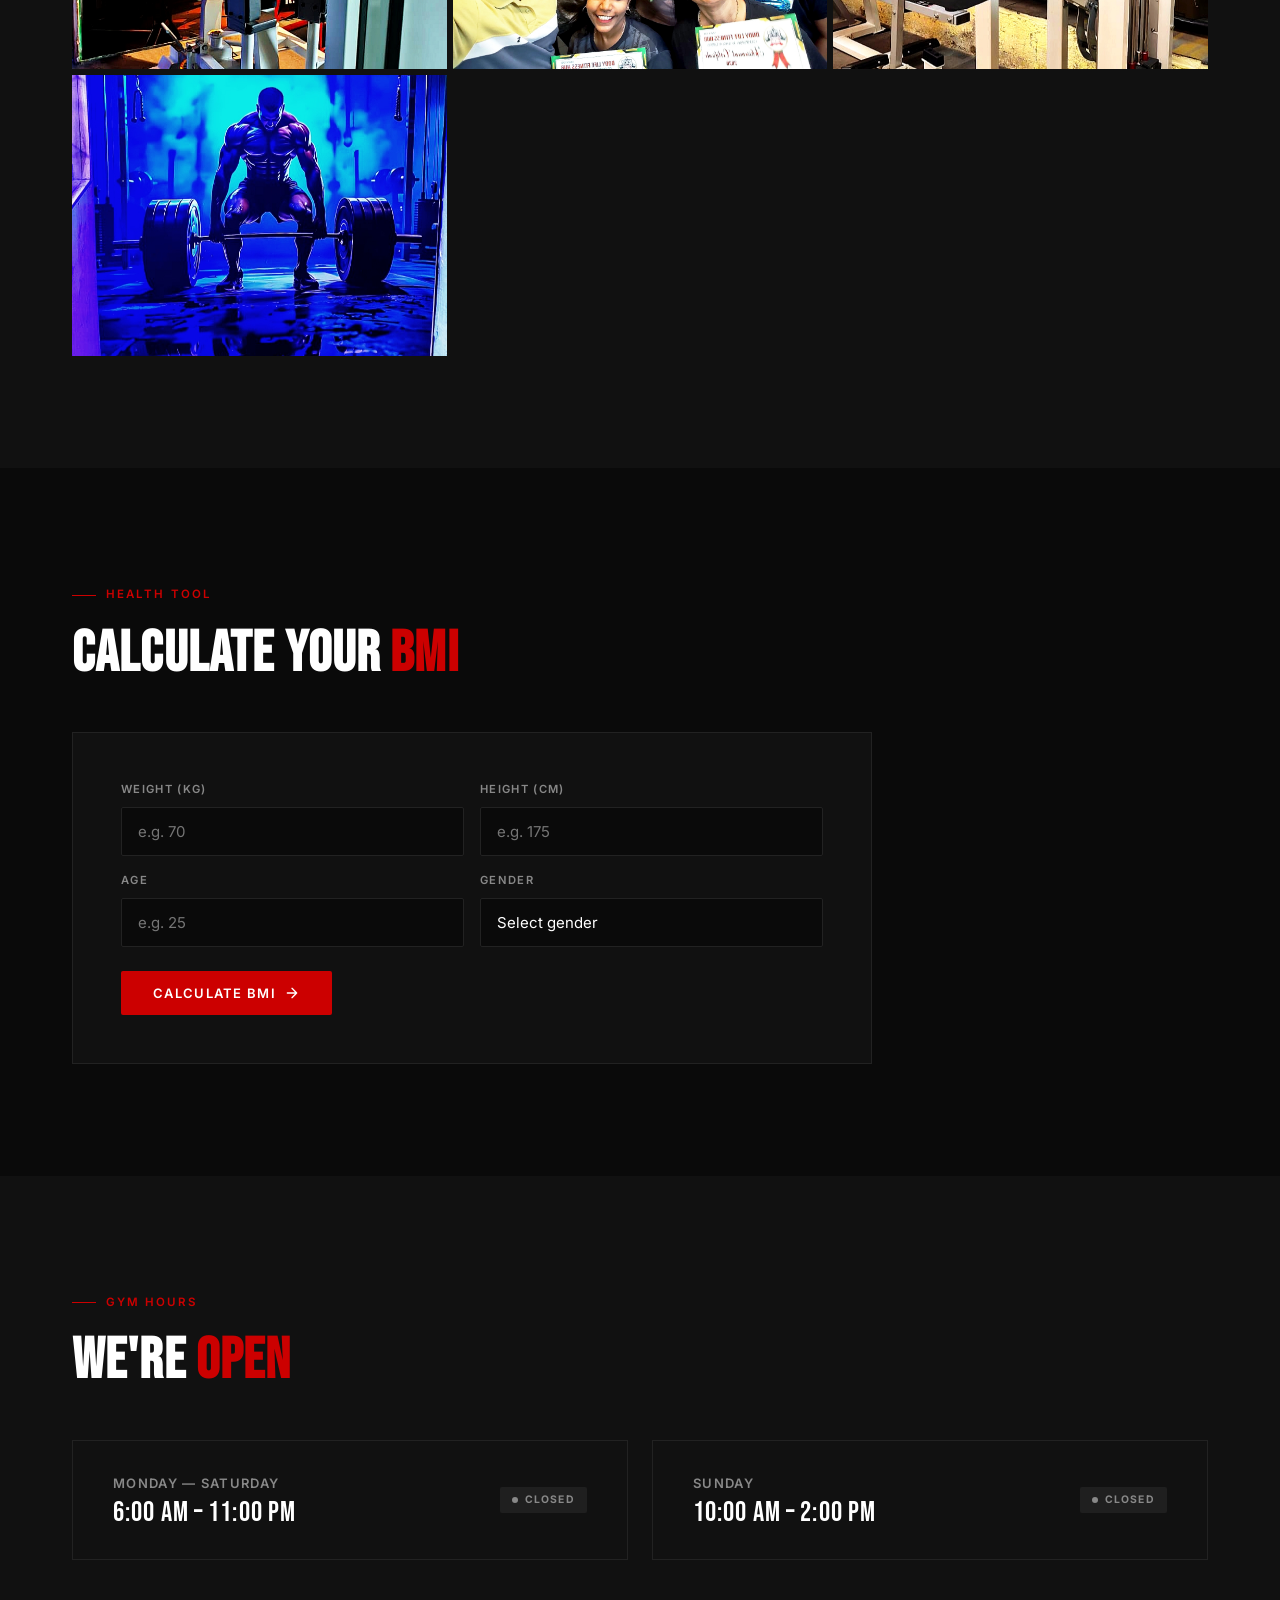
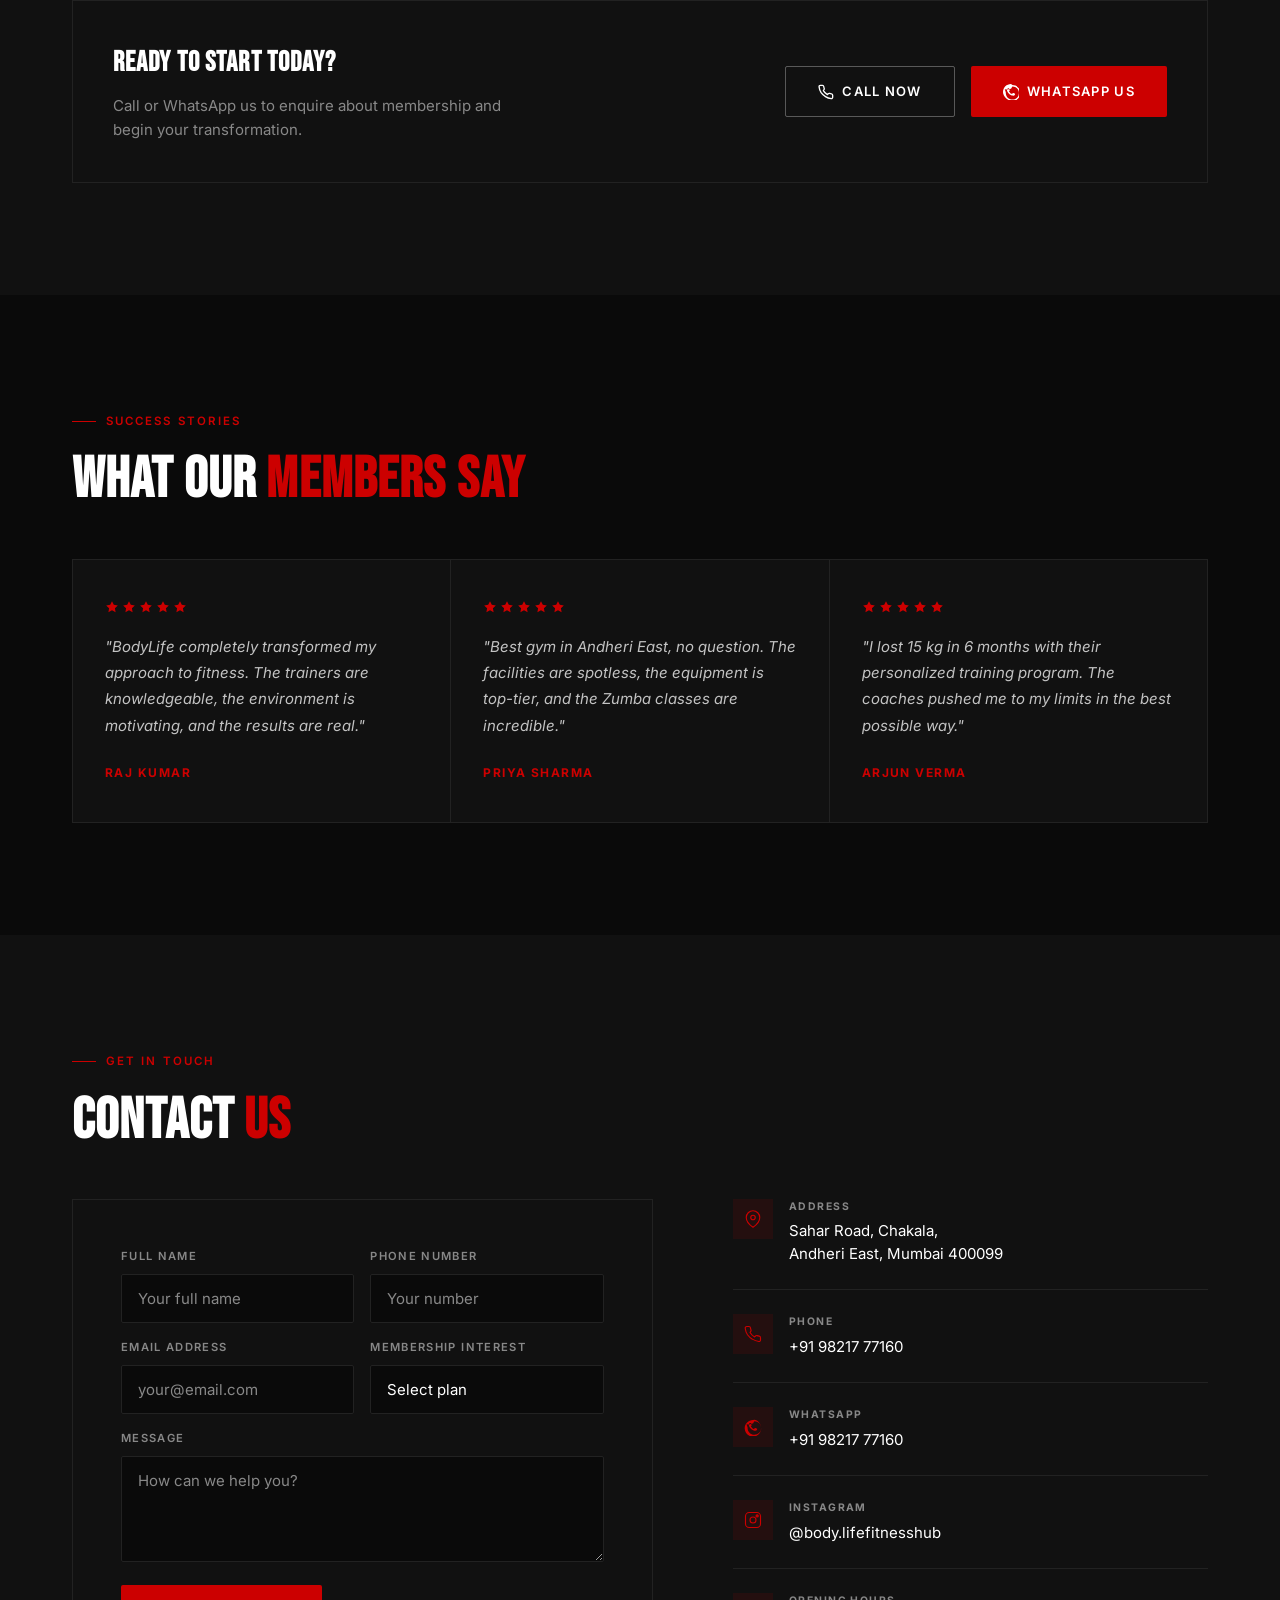
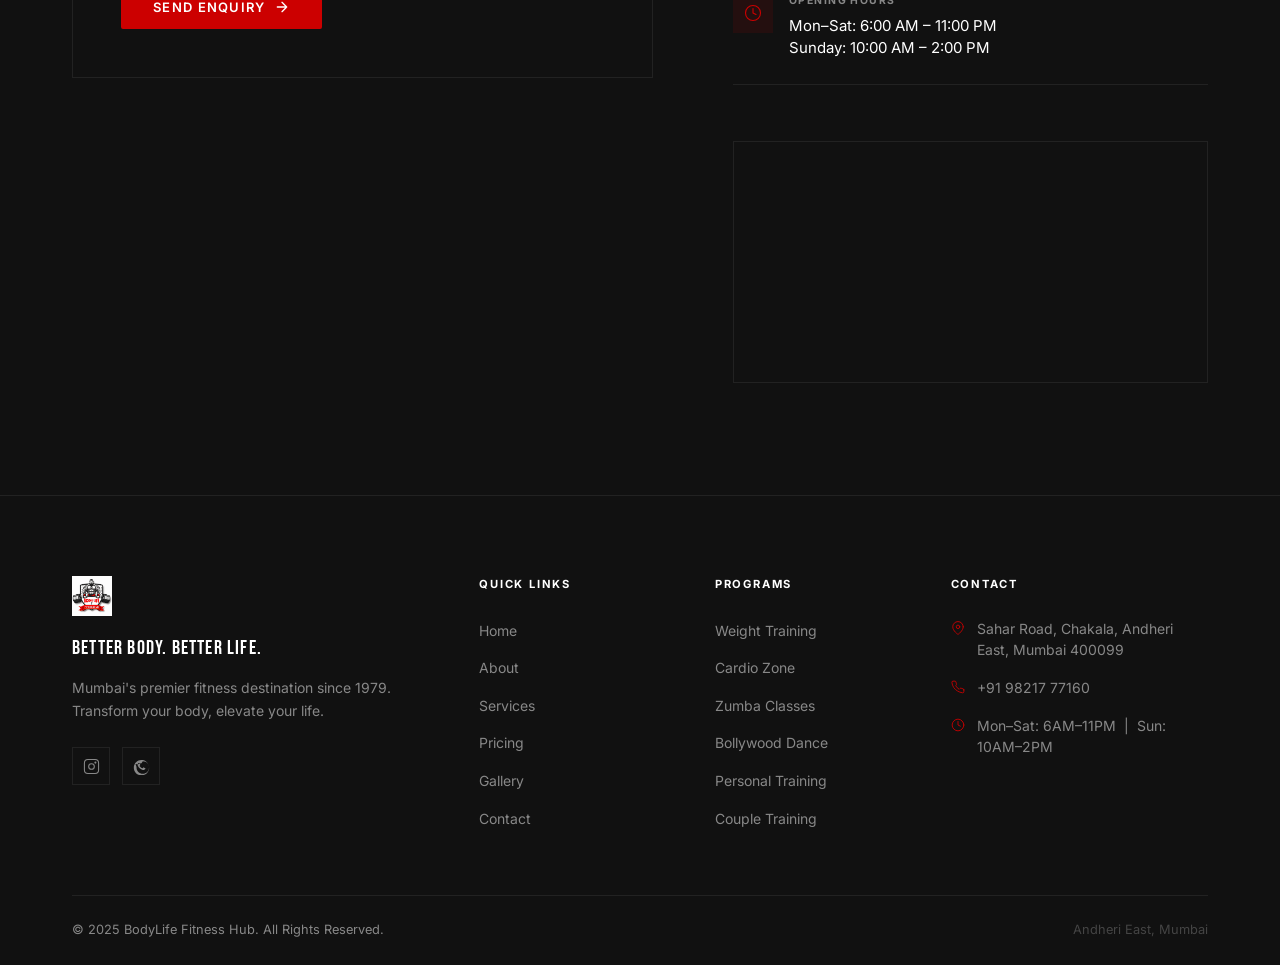
==== commit 0b183228: "Fix mobile hero spacing and update Years Experience stat to 47" ====
--- a/index.html
+++ b/index.html
@@ -1416,6 +1416,10 @@
       .contact__grid { grid-template-columns: 1fr; gap: 3rem; }
       .hours__cta { flex-direction: column; align-items: flex-start; }
     }
+    @media (max-width: 768px) {
+      .navbar { z-index: 1100; }
+      .hero { padding-top: 100px; }
+    }
     @media (max-width: 680px) {
       .section { padding: 5rem 0; }
       .features__grid { grid-template-columns: 1fr; }
@@ -1435,7 +1439,6 @@
     }
   </style>
 </head>
-<body>
 
   <!-- Progress Bar -->
   <div id="progress-bar"></div>
@@ -1503,7 +1506,7 @@
           <p class="hero__stat-label">Active Members</p>
         </div>
         <div class="hero__stat">
-          <span class="hero__stat-num"><span class="counter" data-target="20">0</span><span>+</span></span>
+          <span class="hero__stat-num"><span class="counter" data-target="47">0</span><span>+</span></span>
           <p class="hero__stat-label">Years Experience</p>
         </div>
         <div class="hero__stat">
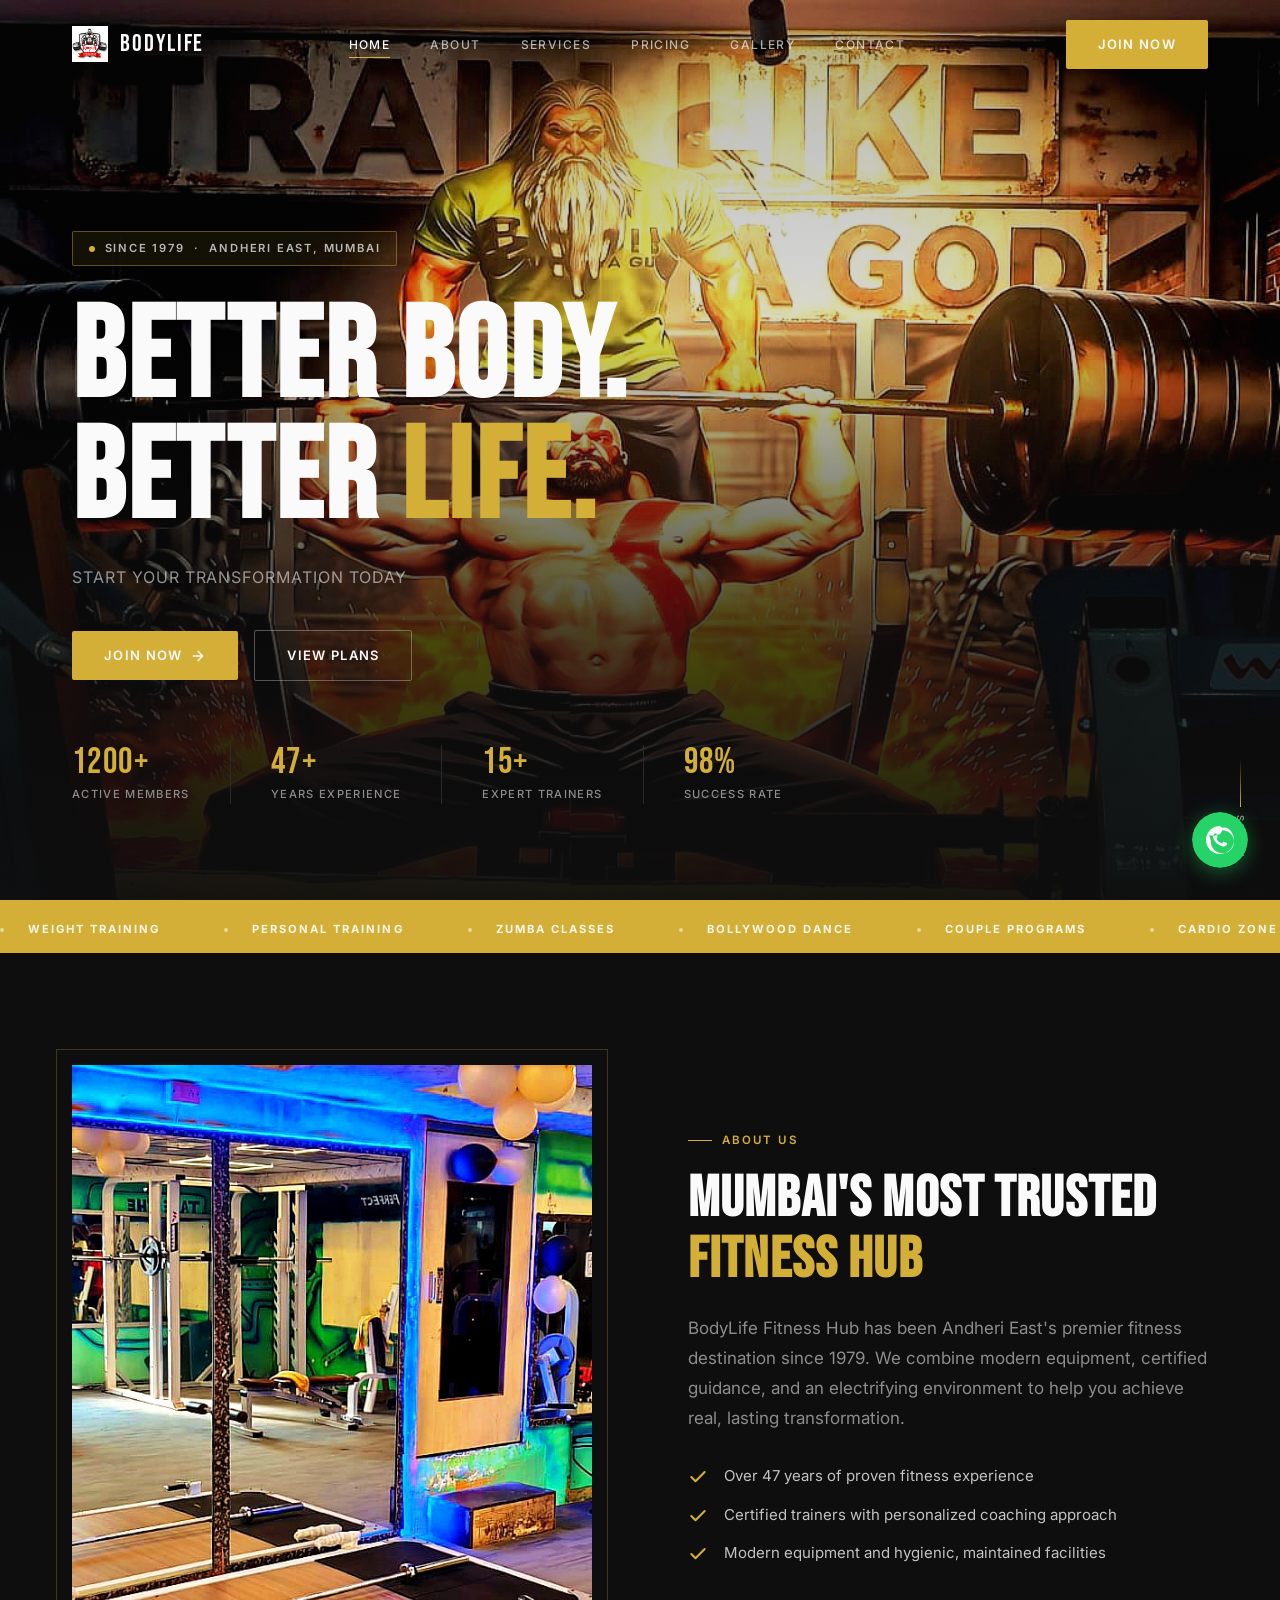
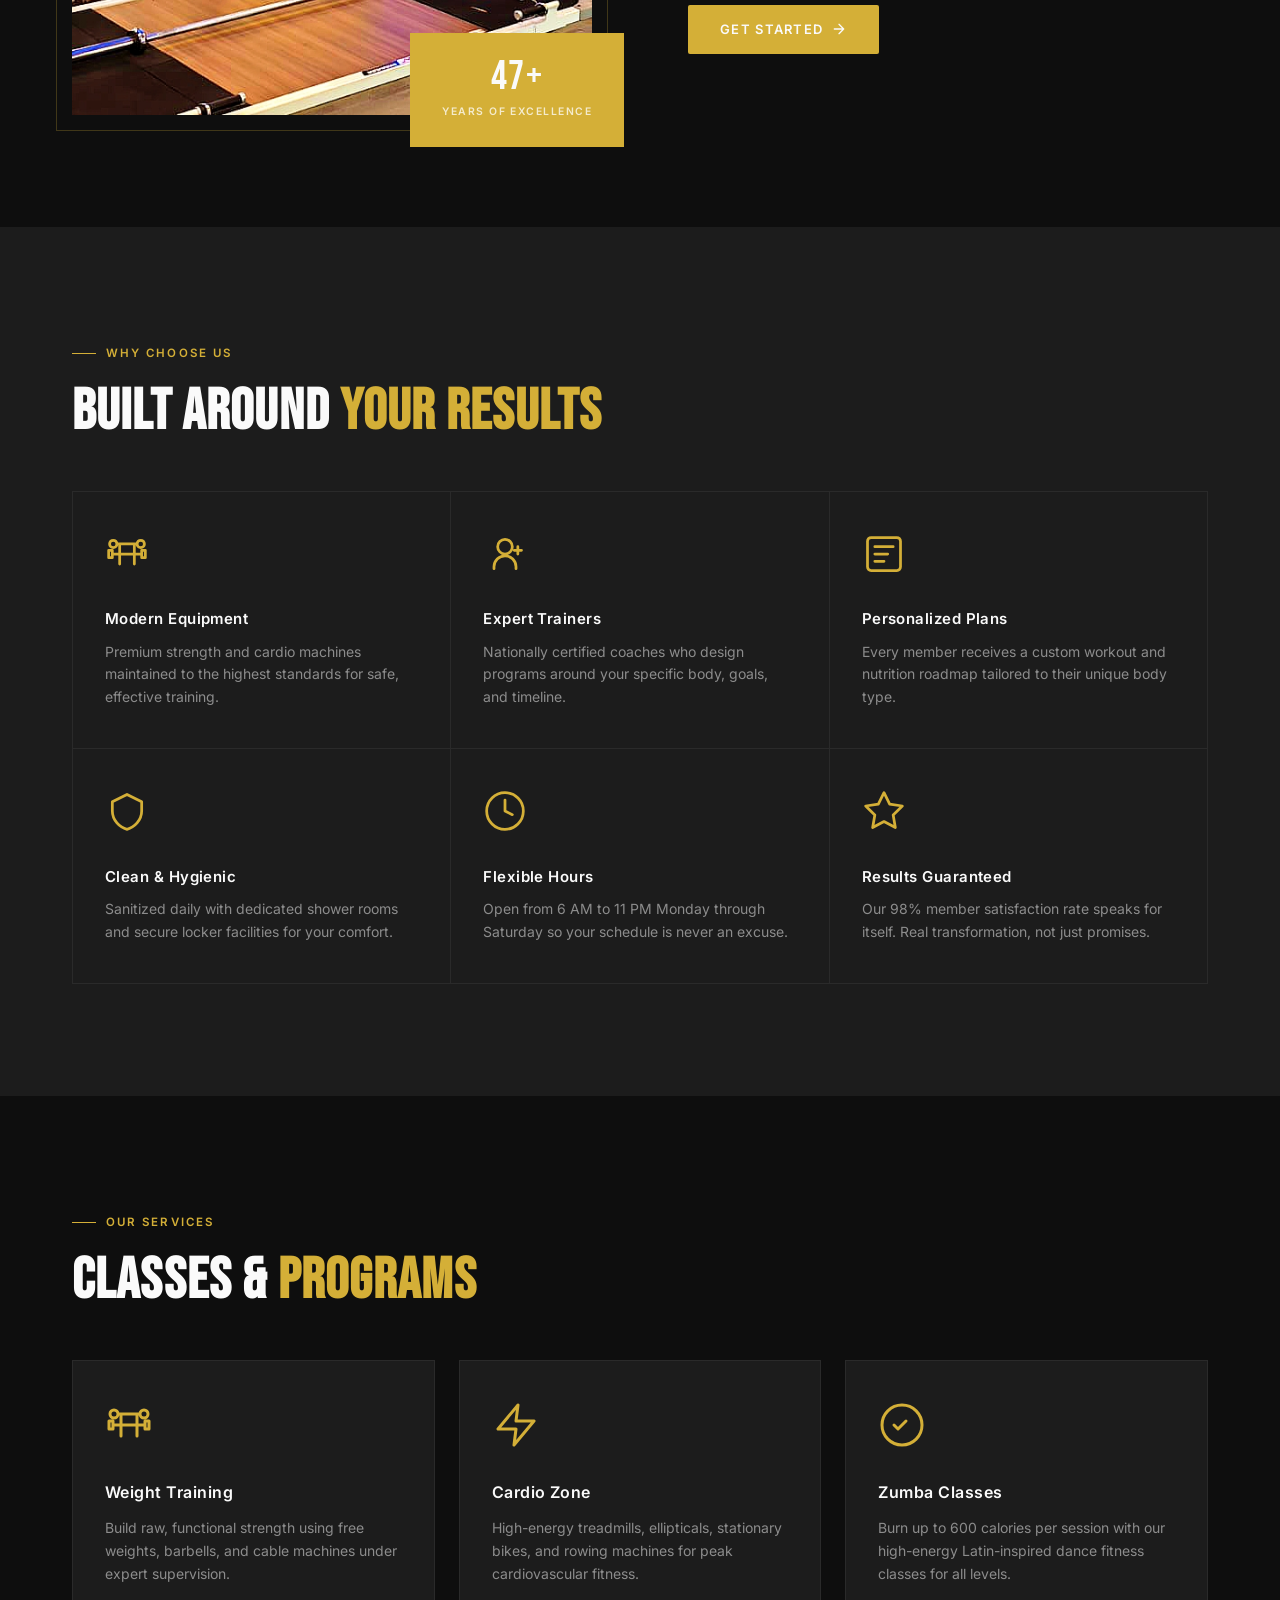
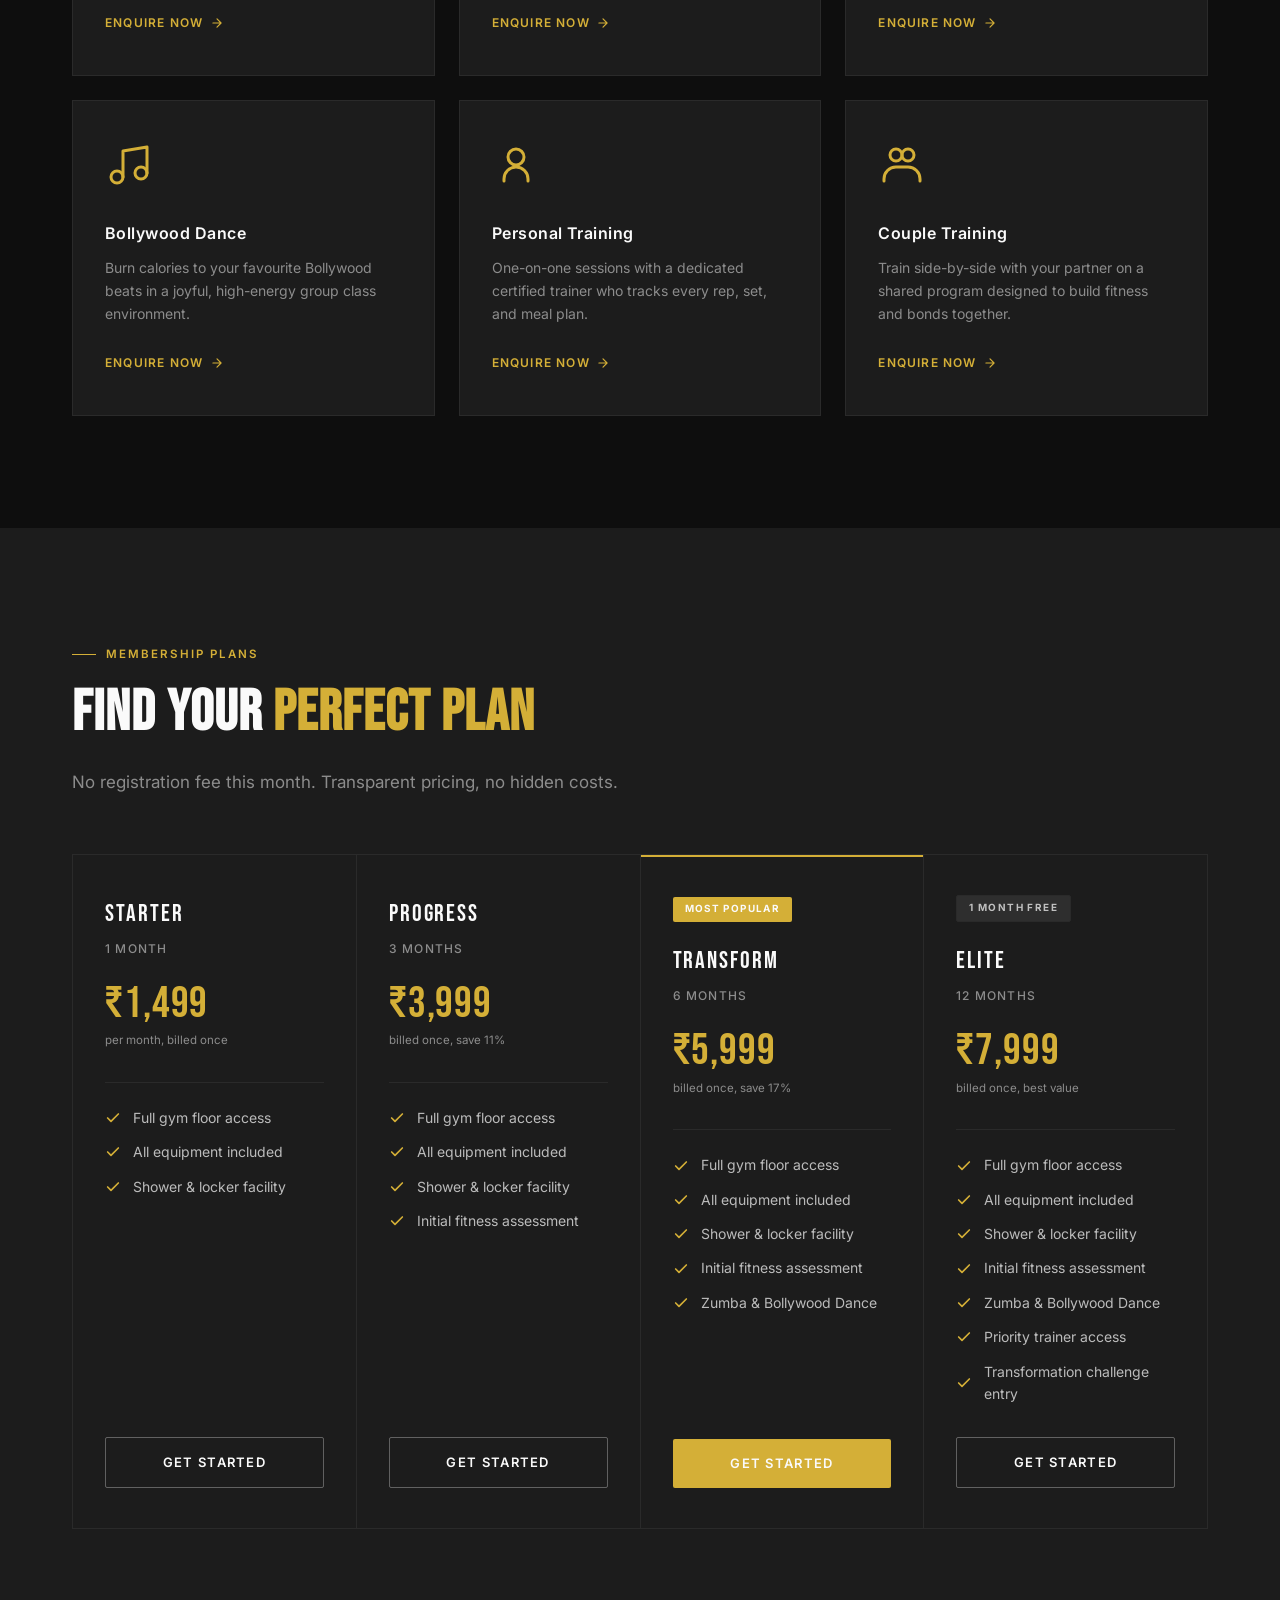
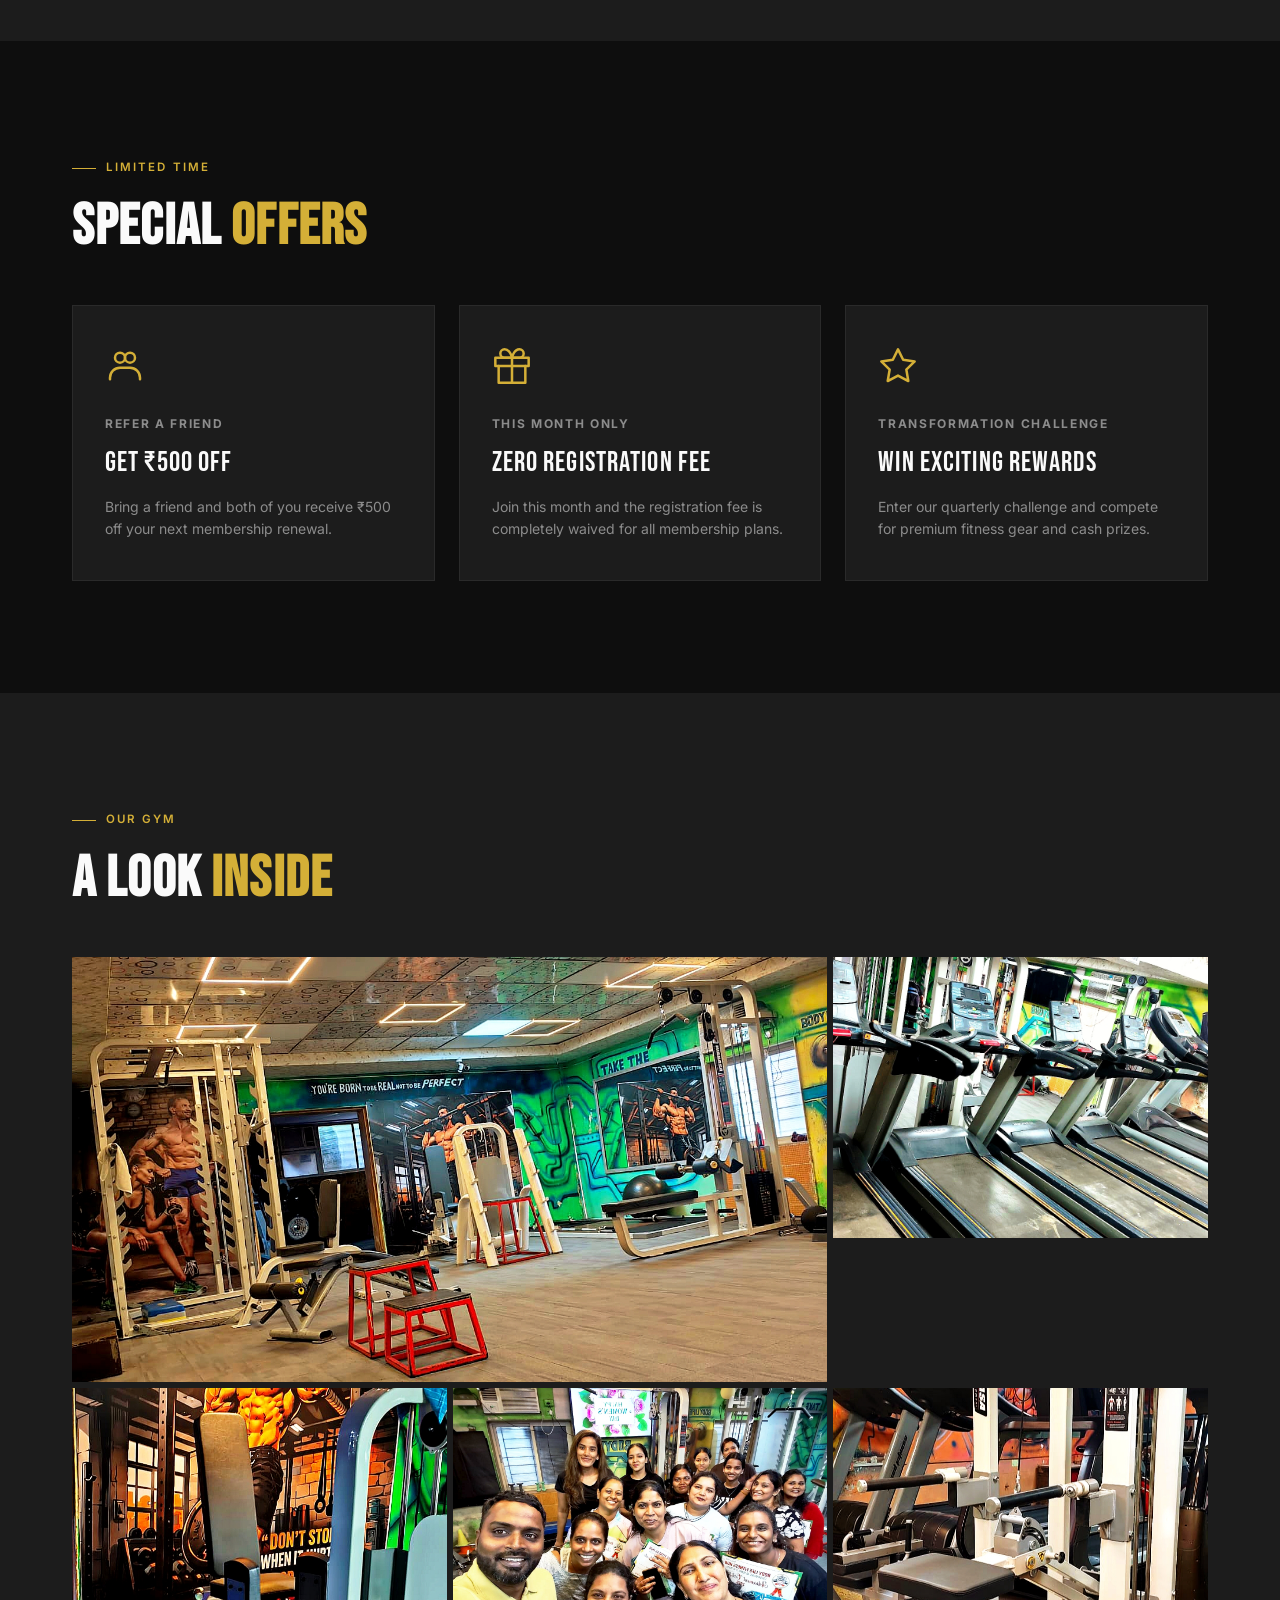
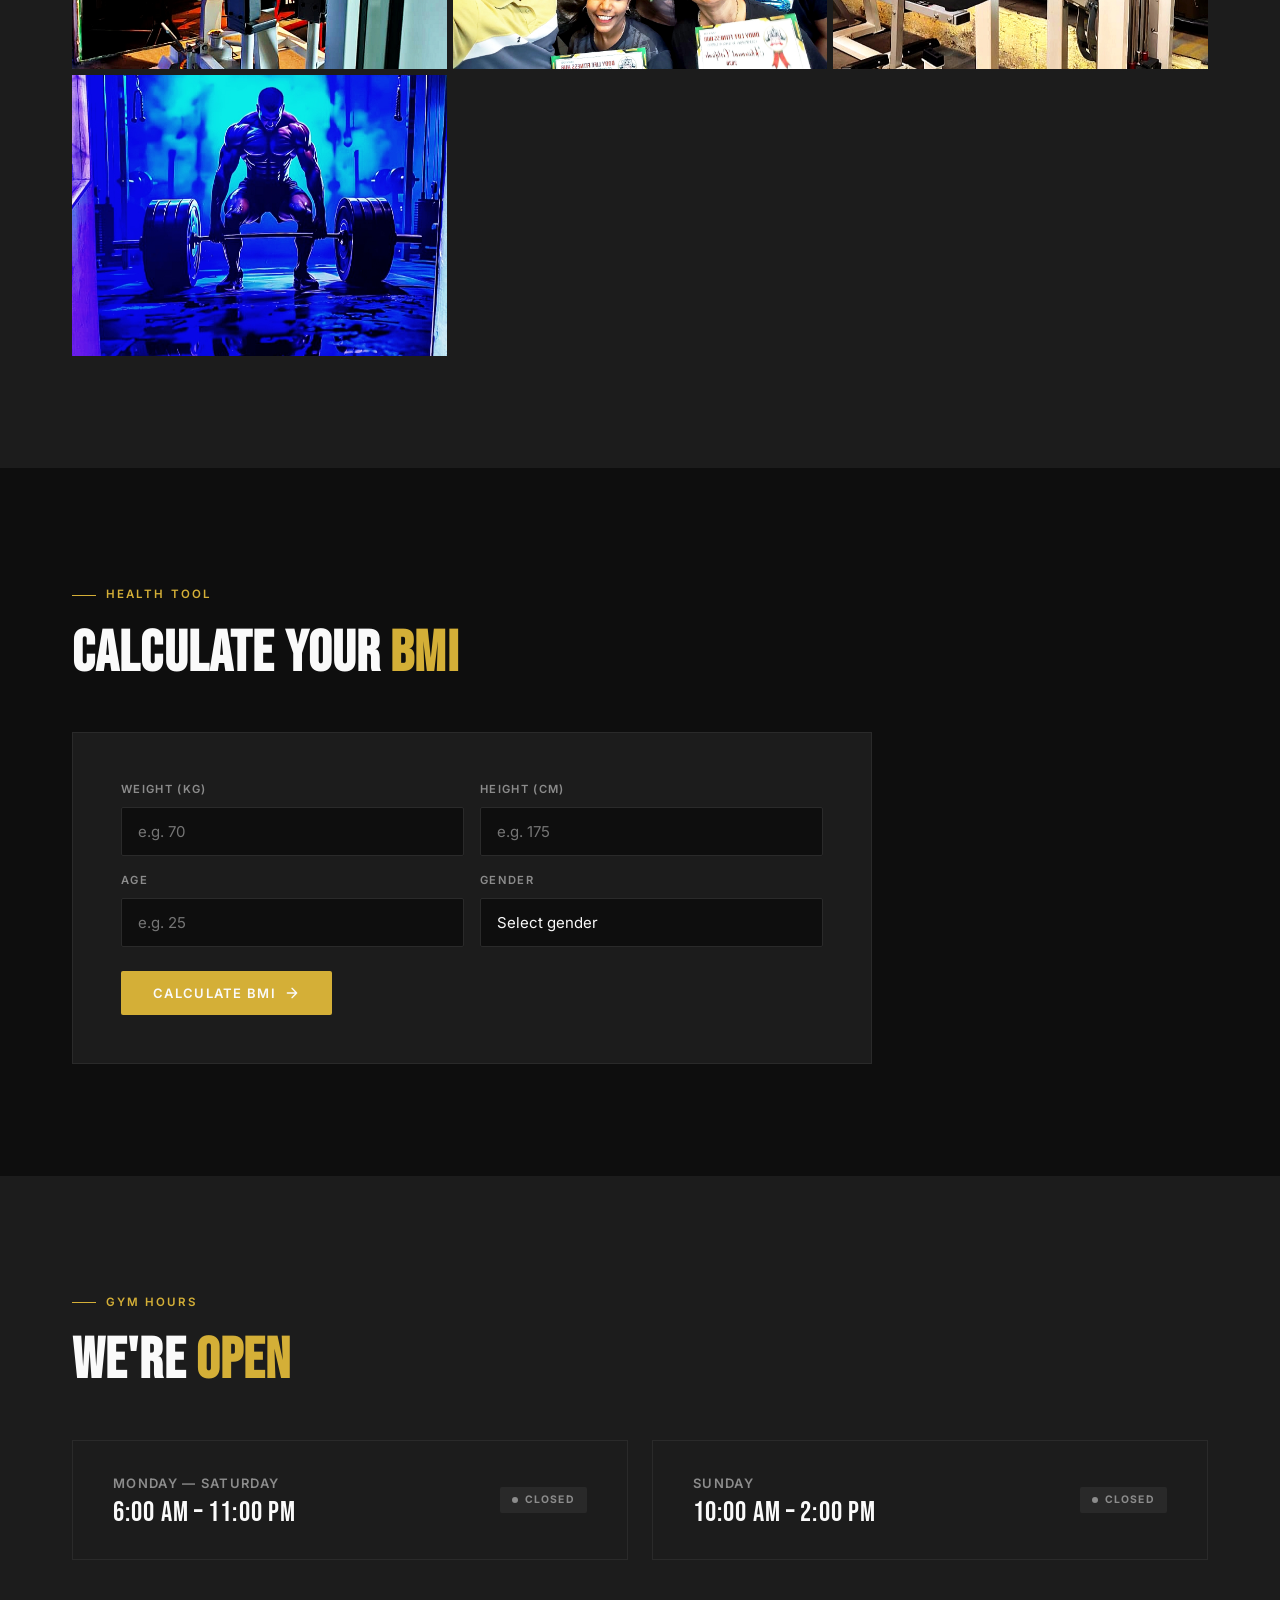
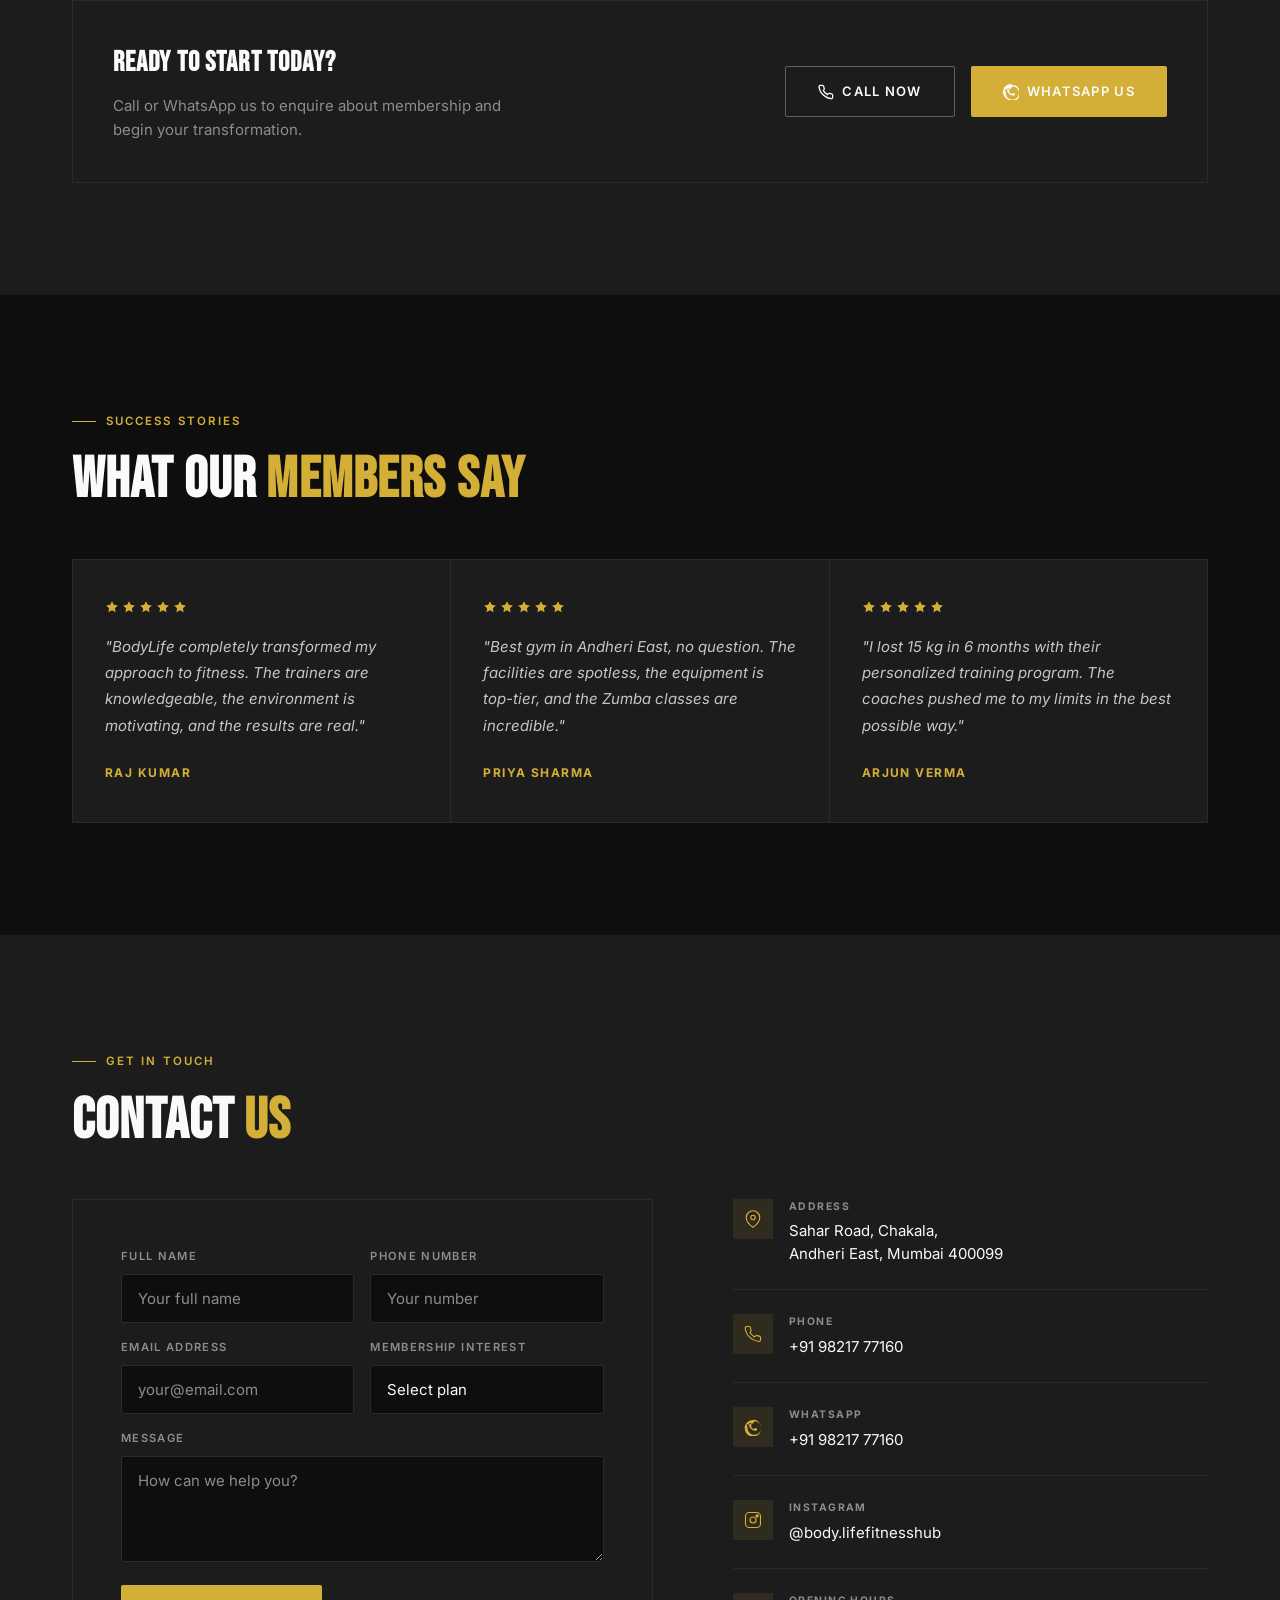
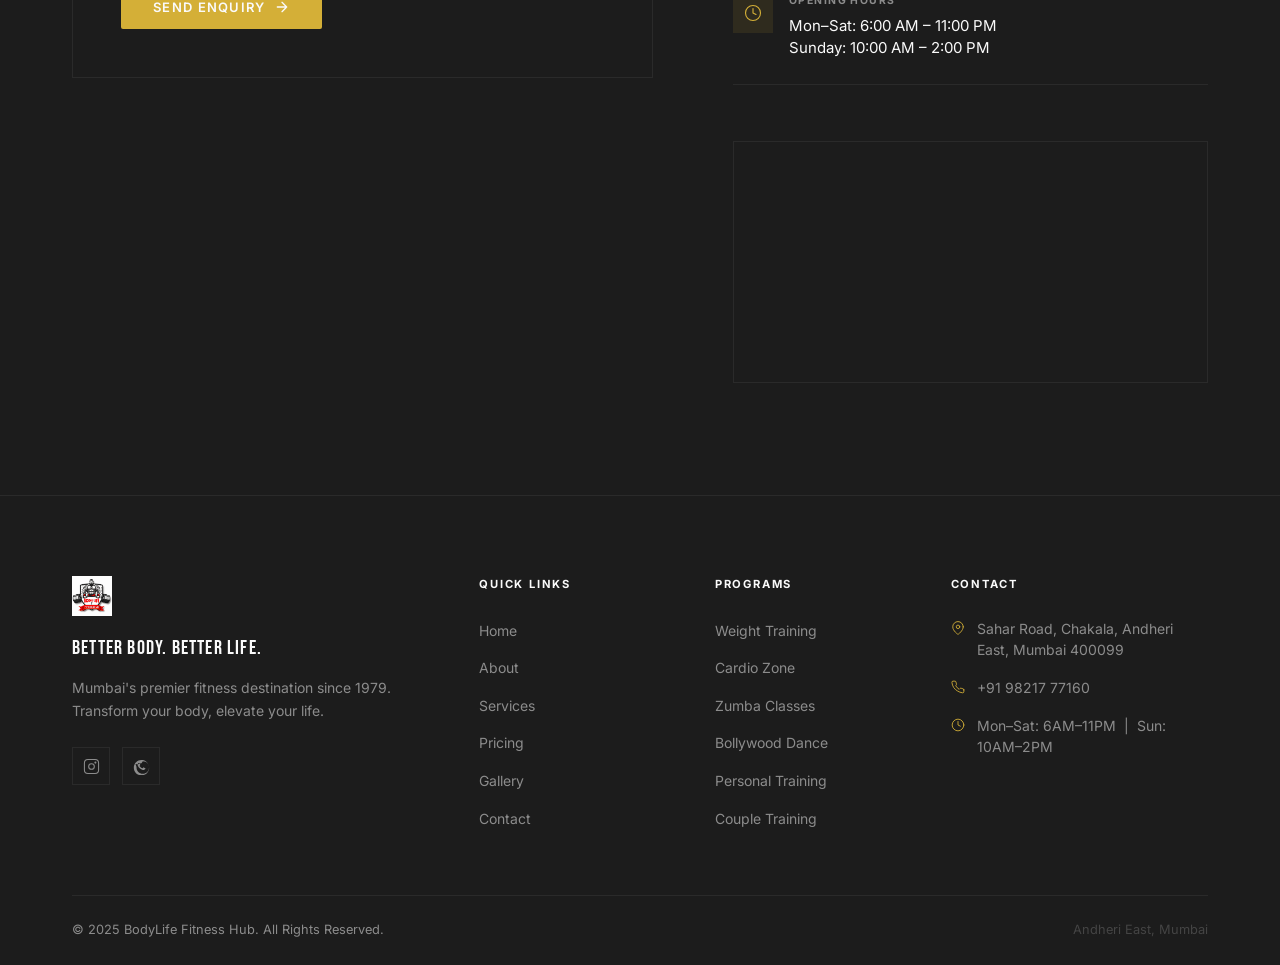
==== commit a8fd5cbf: "Update theme palette to black and gold" ====
--- a/index.html
+++ b/index.html
@@ -6,7 +6,7 @@
   <meta name="description" content="Join BodyLife Fitness Hub at Andheri East Mumbai. Premium gym with expert trainers, modern equipment, Zumba & dance classes. Memberships starting ₹1499/month.">
   <meta name="keywords" content="gym Mumbai, fitness center Andheri East, personal training, weight training, cardio, zumba classes, dance classes">
   <meta name="author" content="BodyLife Fitness Hub">
-  <meta name="theme-color" content="#CC0000">
+  <meta name="theme-color" content="#D4AF37">
   <meta property="og:type" content="website">
   <meta property="og:url" content="https://bodylifefitnesshub.com">
   <meta property="og:title" content="BodyLife Fitness Hub | Best Gym in Andheri East Mumbai">
@@ -27,15 +27,15 @@
        DESIGN TOKENS
     ============================================================ */
     :root {
-      --red:       #CC0000;
-      --red-dark:  #a30000;
-      --black:     #0a0a0a;
-      --surface:   #111111;
-      --surface2:  #1a1a1a;
-      --border:    #222222;
-      --white:     #ffffff;
+      --red:       #D4AF37;
+      --red-dark:  #9A7A12;
+      --black:     #0E0E0E;
+      --surface:   #1C1C1C;
+      --surface2:  #1C1C1C;
+      --border:    #2A2A2A;
+      --white:     #FAFAFA;
       --off-white: #f0f0f0;
-      --muted:     #888888;
+      --muted:     #8C8C8C;
       --font-display: 'Bebas Neue', sans-serif;
       --font-body:    'Inter', sans-serif;
       --max-w: 1200px;
@@ -150,7 +150,7 @@
     .btn--primary:hover {
       background: var(--red-dark);
       transform: translateY(-1px);
-      box-shadow: 0 8px 24px rgba(204,0,0,0.35);
+      box-shadow: 0 8px 24px rgba(212,175,55,0.35);
     }
     .btn--outline {
       background: transparent;
@@ -174,7 +174,7 @@
       transition: background var(--transition), padding var(--transition), box-shadow var(--transition);
     }
     .navbar.scrolled {
-      background: rgba(10,10,10,0.97);
+      background: rgba(14,14,14,0.97);
       backdrop-filter: blur(12px);
       -webkit-backdrop-filter: blur(12px);
       padding: 0.875rem 0;
@@ -259,7 +259,7 @@
       display: none;
       position: fixed;
       inset: 0;
-      background: rgba(10,10,10,0.98);
+      background: rgba(14,14,14,0.98);
       backdrop-filter: blur(16px);
       z-index: 999;
       flex-direction: column;
@@ -315,10 +315,10 @@
       inset: 0;
       background: linear-gradient(
         to bottom,
-        rgba(10,10,10,0.3) 0%,
-        rgba(10,10,10,0.15) 35%,
-        rgba(10,10,10,0.75) 70%,
-        rgba(10,10,10,0.97) 100%
+        rgba(14,14,14,0.3) 0%,
+        rgba(14,14,14,0.15) 35%,
+        rgba(14,14,14,0.75) 70%,
+        rgba(14,14,14,0.97) 100%
       );
     }
     .hero__content {
@@ -335,9 +335,9 @@
       gap: 0.6rem;
       margin-bottom: 2rem;
       padding: 0.45rem 1rem;
-      border: 1px solid rgba(204,0,0,0.4);
+      border: 1px solid rgba(212,175,55,0.4);
       border-radius: 2px;
-      background: rgba(204,0,0,0.08);
+      background: rgba(212,175,55,0.08);
     }
     .hero__badge-dot {
       width: 6px; height: 6px;
@@ -498,7 +498,7 @@
     .about__img-border {
       position: absolute;
       inset: -16px;
-      border: 1px solid rgba(204,0,0,0.25);
+      border: 1px solid rgba(212,175,55,0.25);
       pointer-events: none;
       z-index: -1;
     }
@@ -623,7 +623,7 @@
       transition: height var(--transition);
     }
     .service-card:hover {
-      border-color: rgba(204,0,0,0.3);
+      border-color: rgba(212,175,55,0.3);
       transform: translateY(-4px);
       box-shadow: 0 20px 40px rgba(0,0,0,0.4);
     }
@@ -766,7 +766,7 @@
       transition: var(--transition);
     }
     .offer-card:hover {
-      border-color: rgba(204,0,0,0.4);
+      border-color: rgba(212,175,55,0.4);
       transform: translateY(-3px);
     }
     .offer-card__icon {
@@ -828,13 +828,13 @@
     .gallery__overlay {
       position: absolute;
       inset: 0;
-      background: rgba(204,0,0,0);
+      background: rgba(212,175,55,0);
       display: flex;
       align-items: center;
       justify-content: center;
       transition: background var(--transition);
     }
-    .gallery__item:hover .gallery__overlay { background: rgba(204,0,0,0.35); }
+    .gallery__item:hover .gallery__overlay { background: rgba(212,175,55,0.35); }
     .gallery__expand-icon {
       width: 40px; height: 40px;
       color: var(--white);
@@ -1187,7 +1187,7 @@
     .contact-info-item:last-child { border-bottom: none; padding-bottom: 0; }
     .contact-info-item__icon {
       width: 40px; height: 40px;
-      background: rgba(204,0,0,0.1);
+      background: rgba(212,175,55,0.1);
       display: flex;
       align-items: center;
       justify-content: center;
@@ -1266,7 +1266,7 @@
       justify-content: center;
       transition: var(--transition);
     }
-    .footer__social-link:hover { border-color: var(--red); background: rgba(204,0,0,0.1); }
+    .footer__social-link:hover { border-color: var(--red); background: rgba(212,175,55,0.1); }
     .footer__social-link svg { width: 17px; height: 17px; color: var(--muted); transition: color var(--transition); }
     .footer__social-link:hover svg { color: var(--red); }
     .footer__col-title {
@@ -1359,11 +1359,11 @@
     .whatsapp-float__icon svg {
       width: 28px;
       height: 28px;
-      color: #fff;
+      color: #FAFAFA;
     }
     .whatsapp-float__label {
       background: #25D366;
-      color: #fff;
+      color: #FAFAFA;
       font-size: 0.8125rem;
       font-weight: 600;
       letter-spacing: 0.05em;
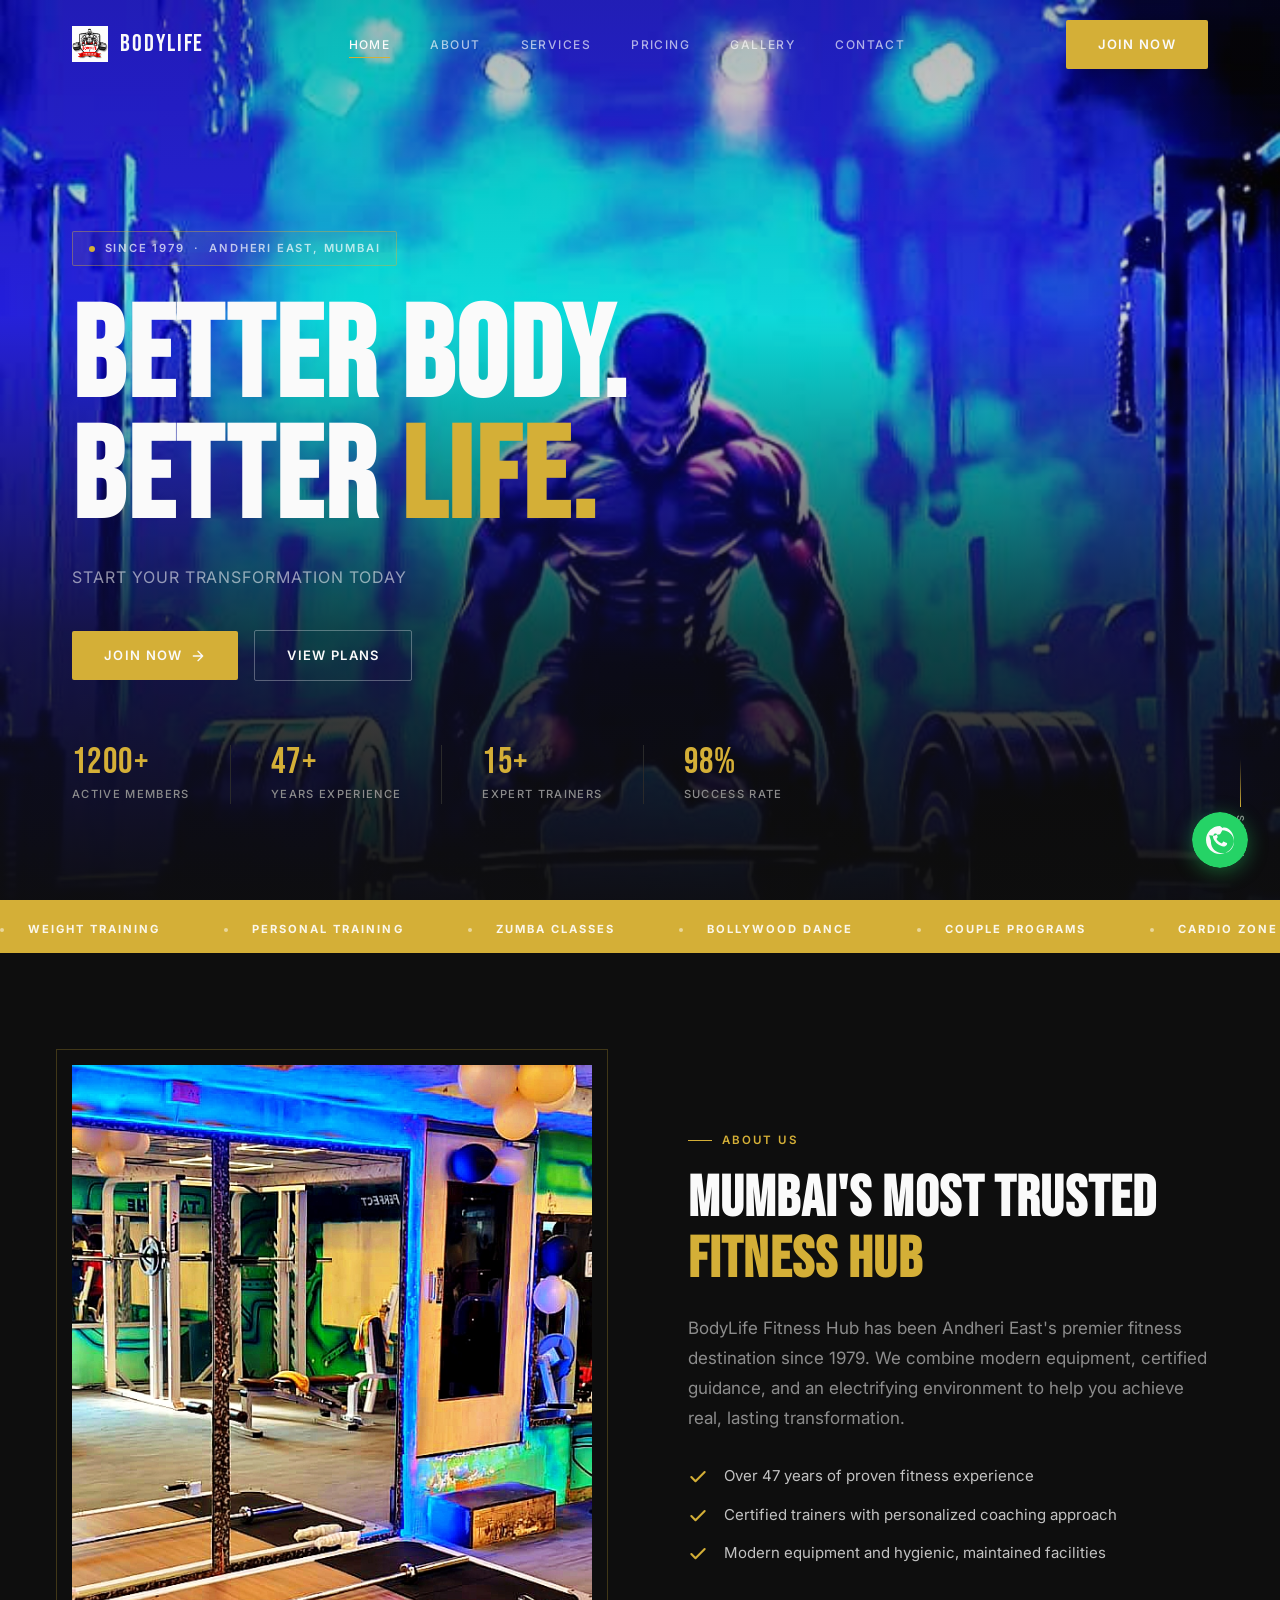
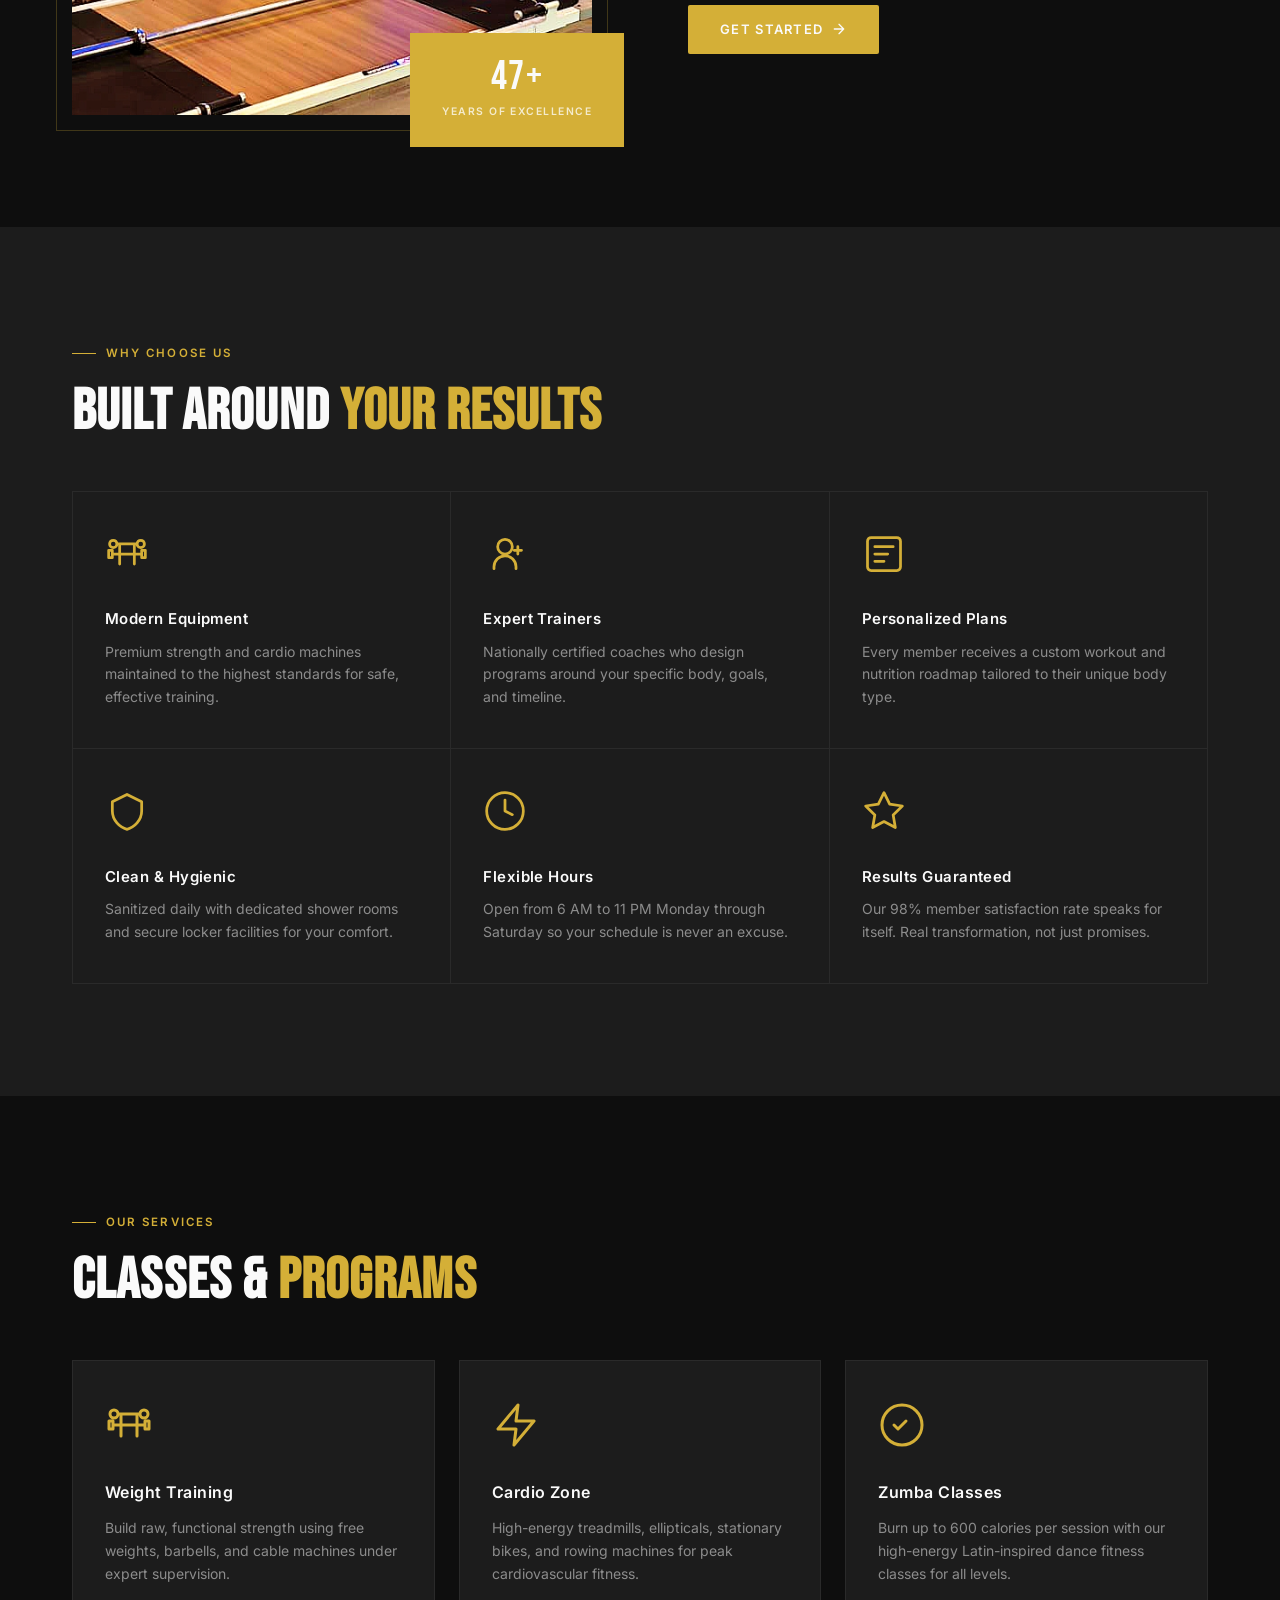
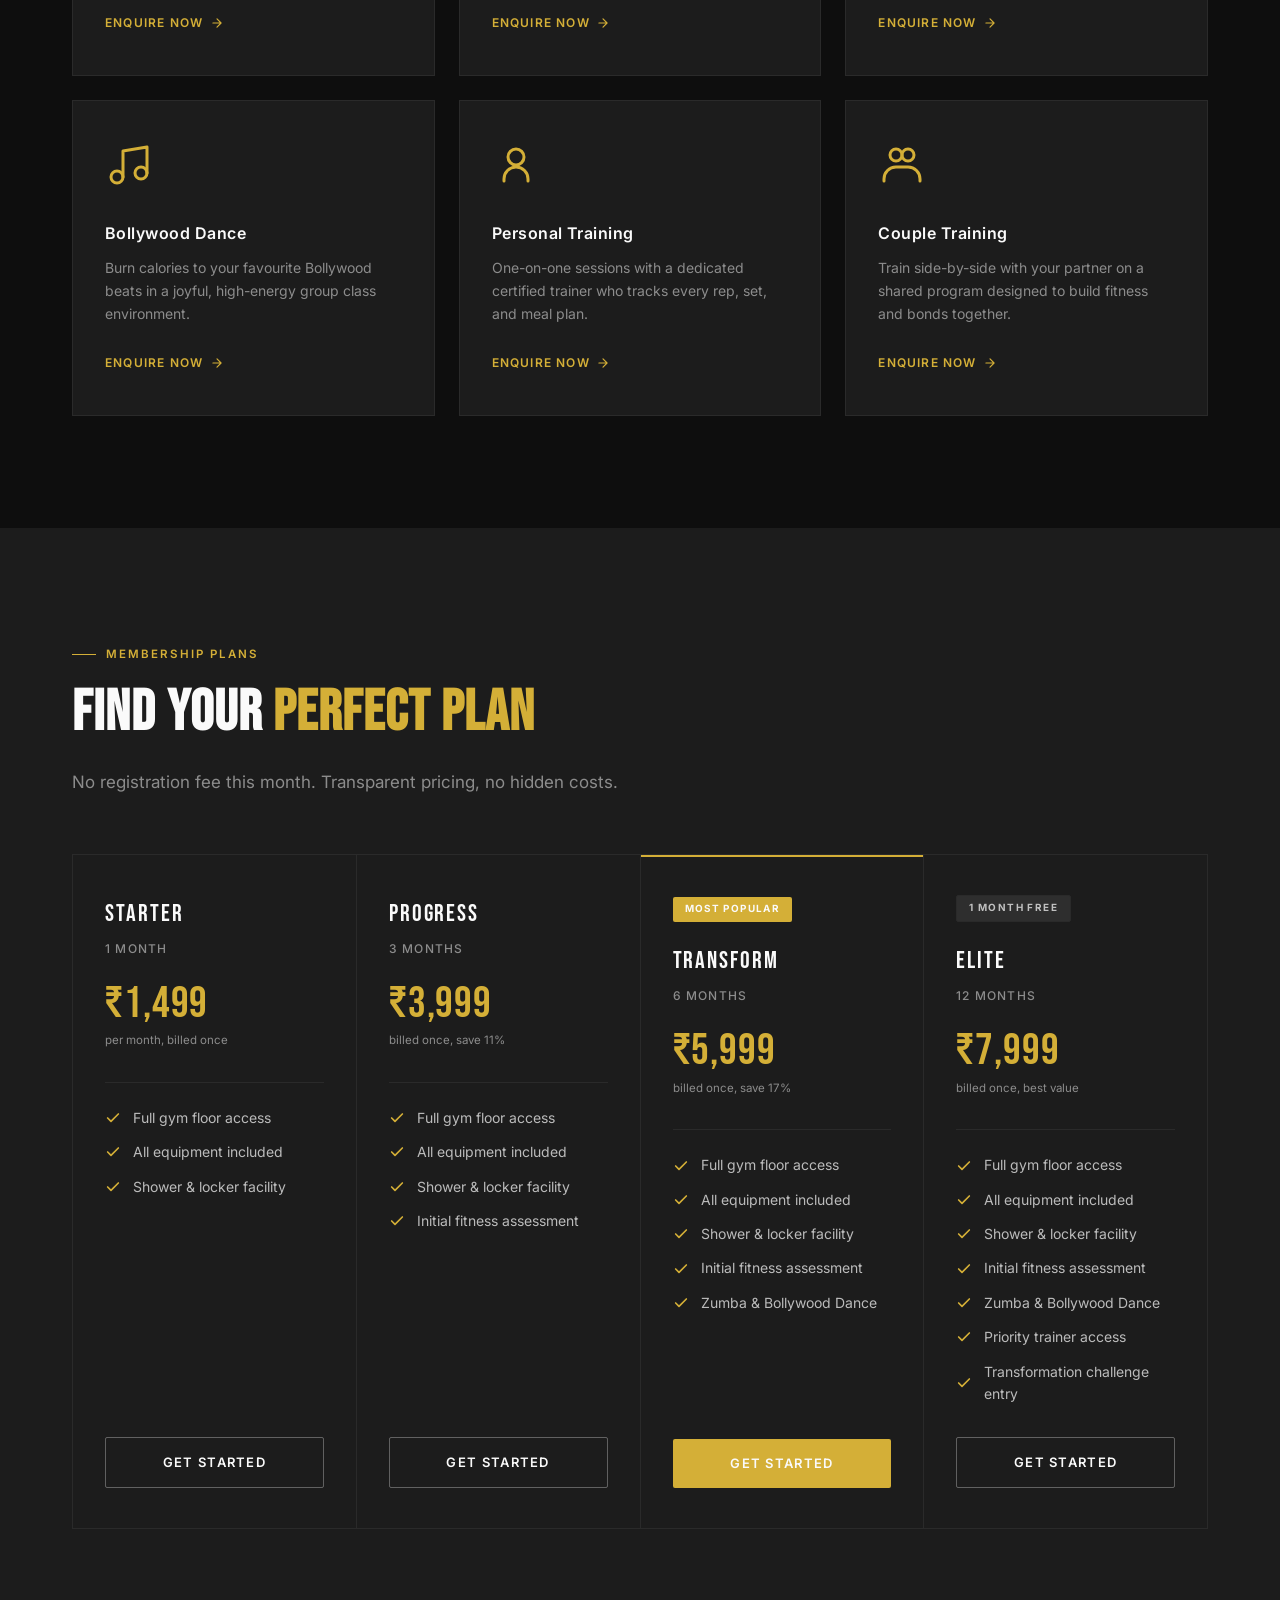
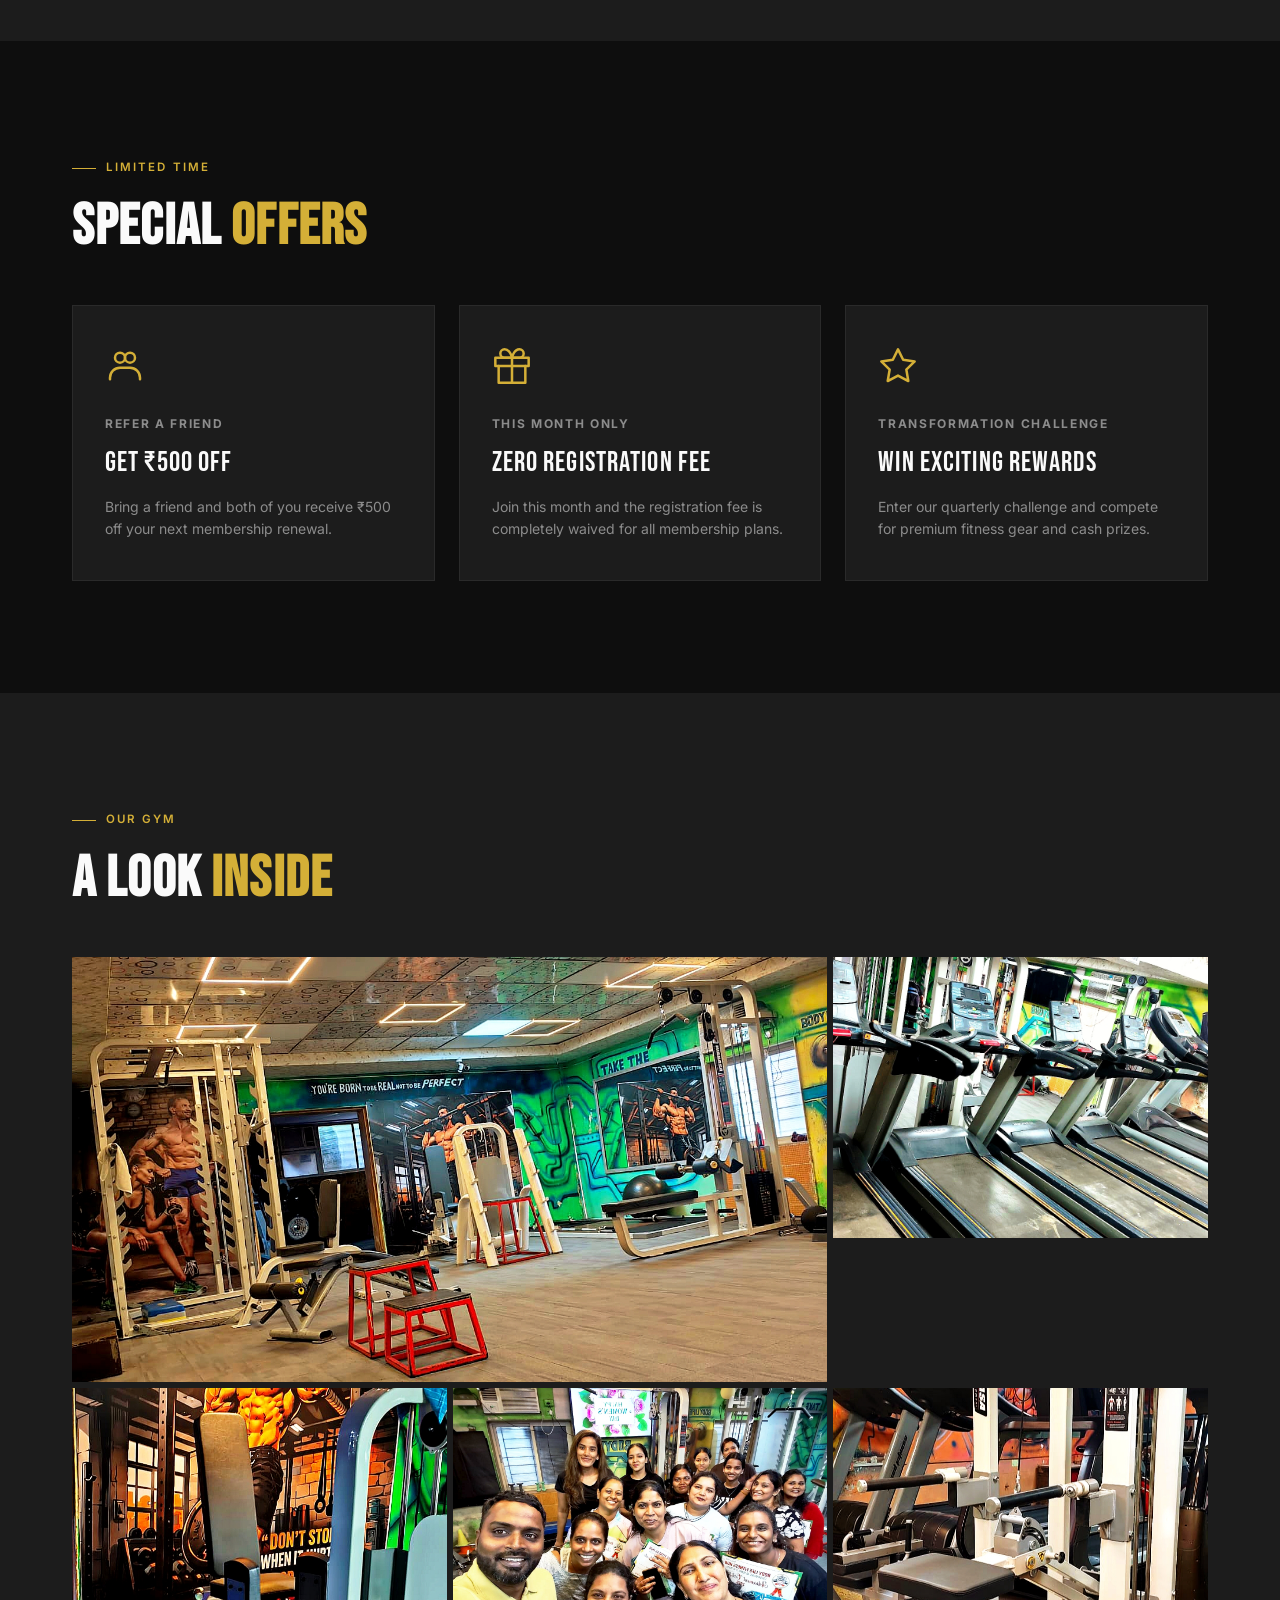
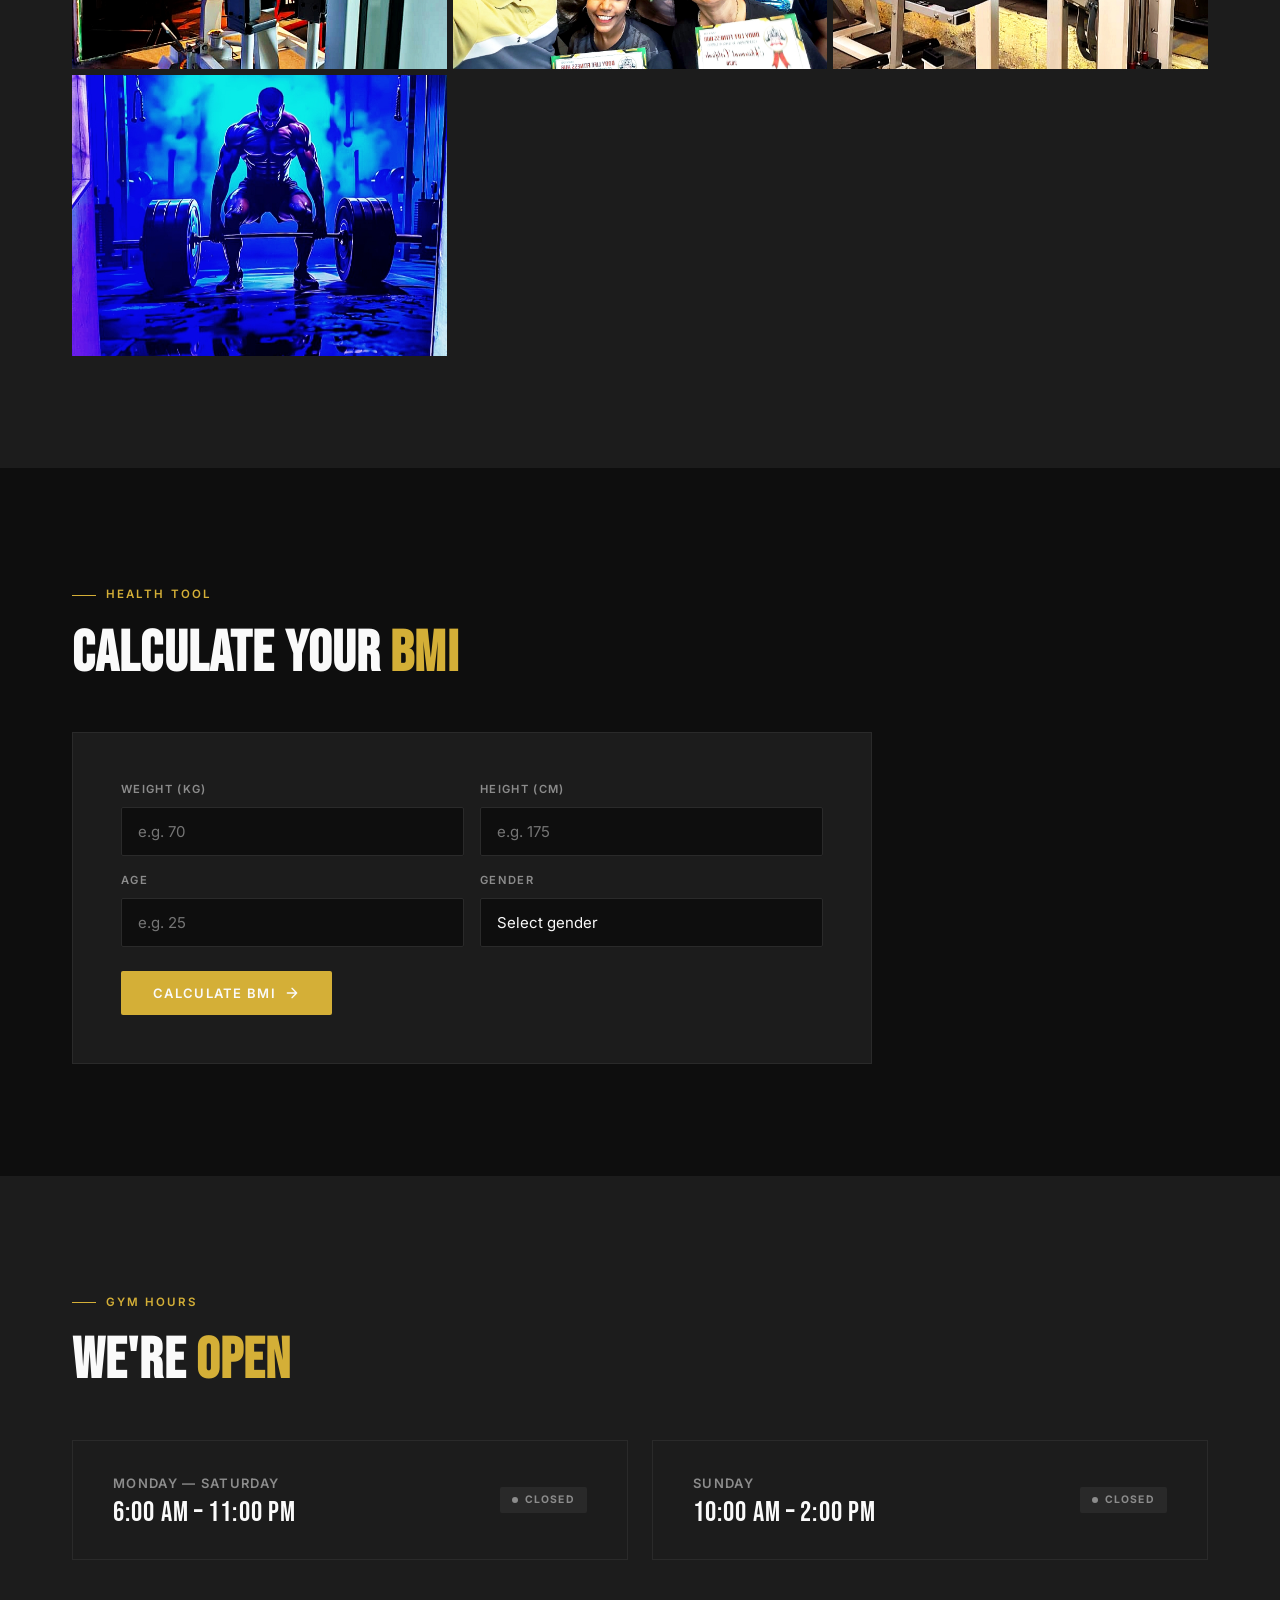
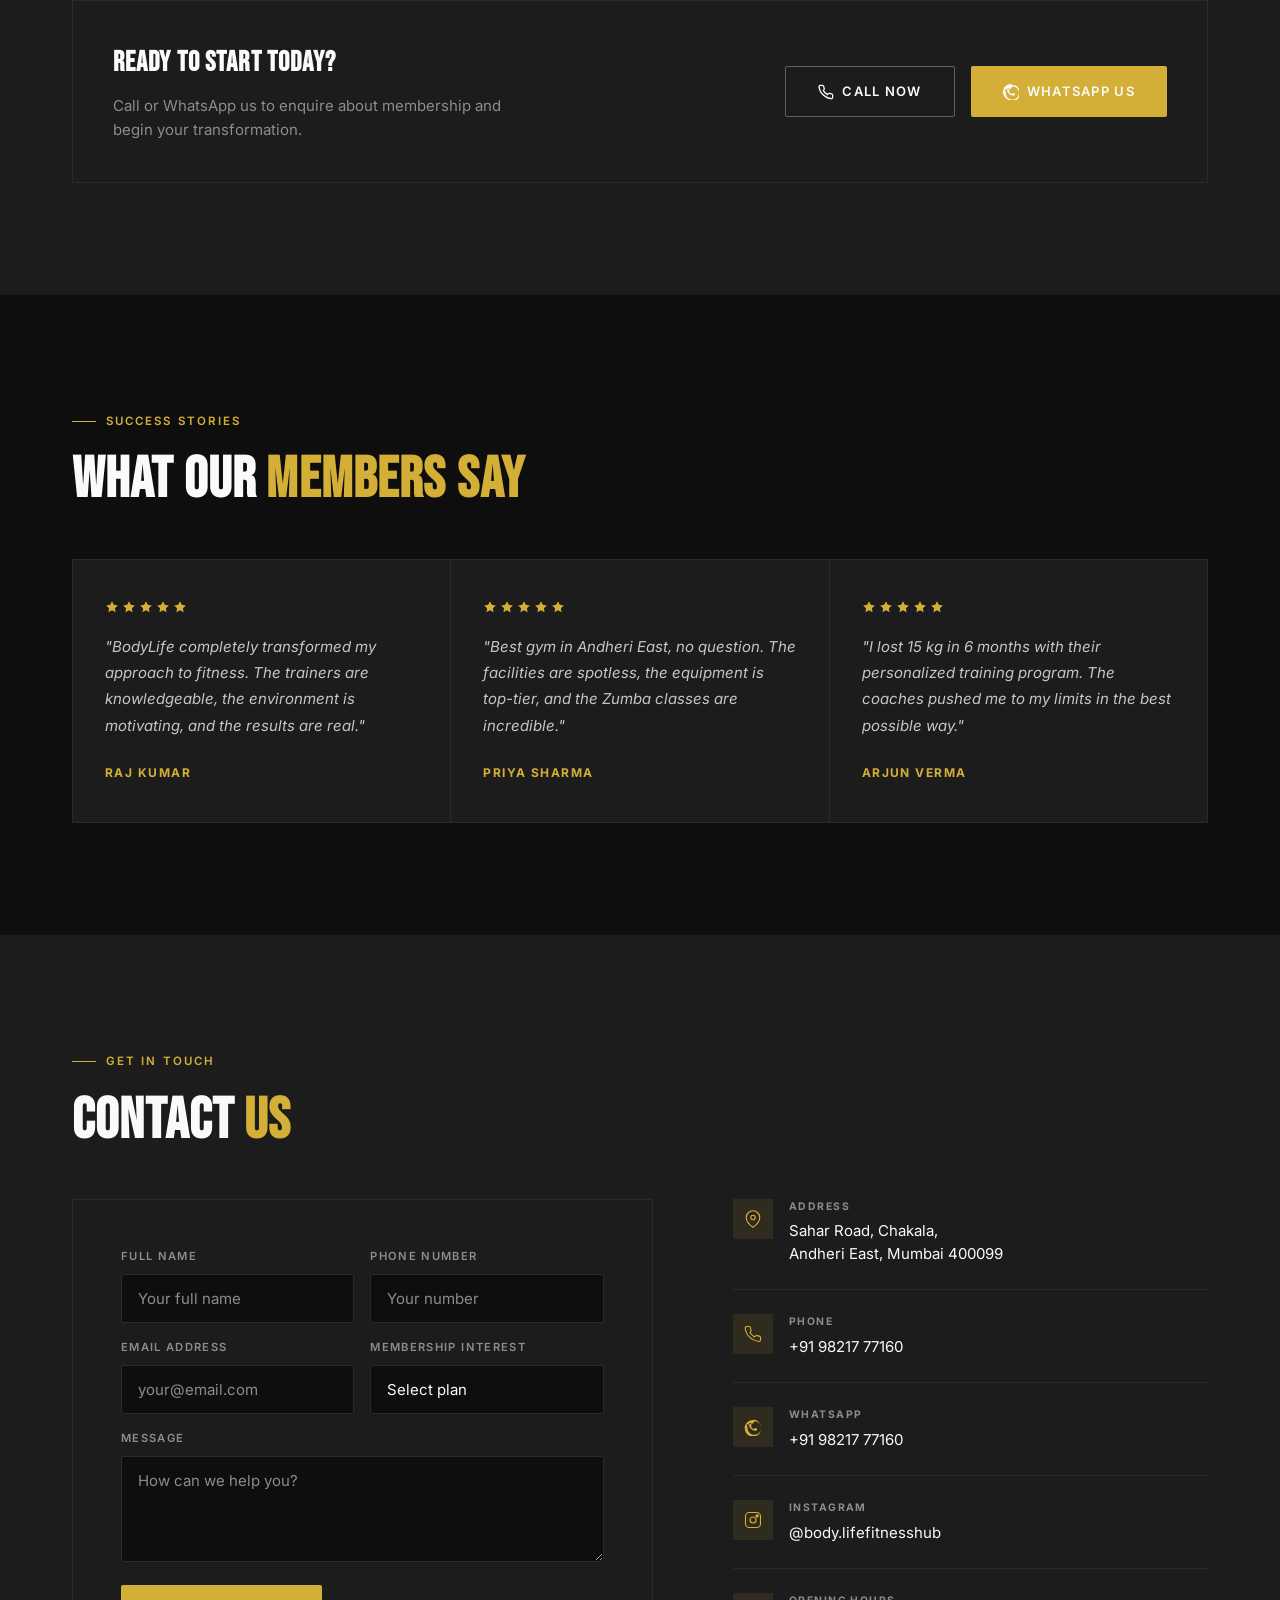
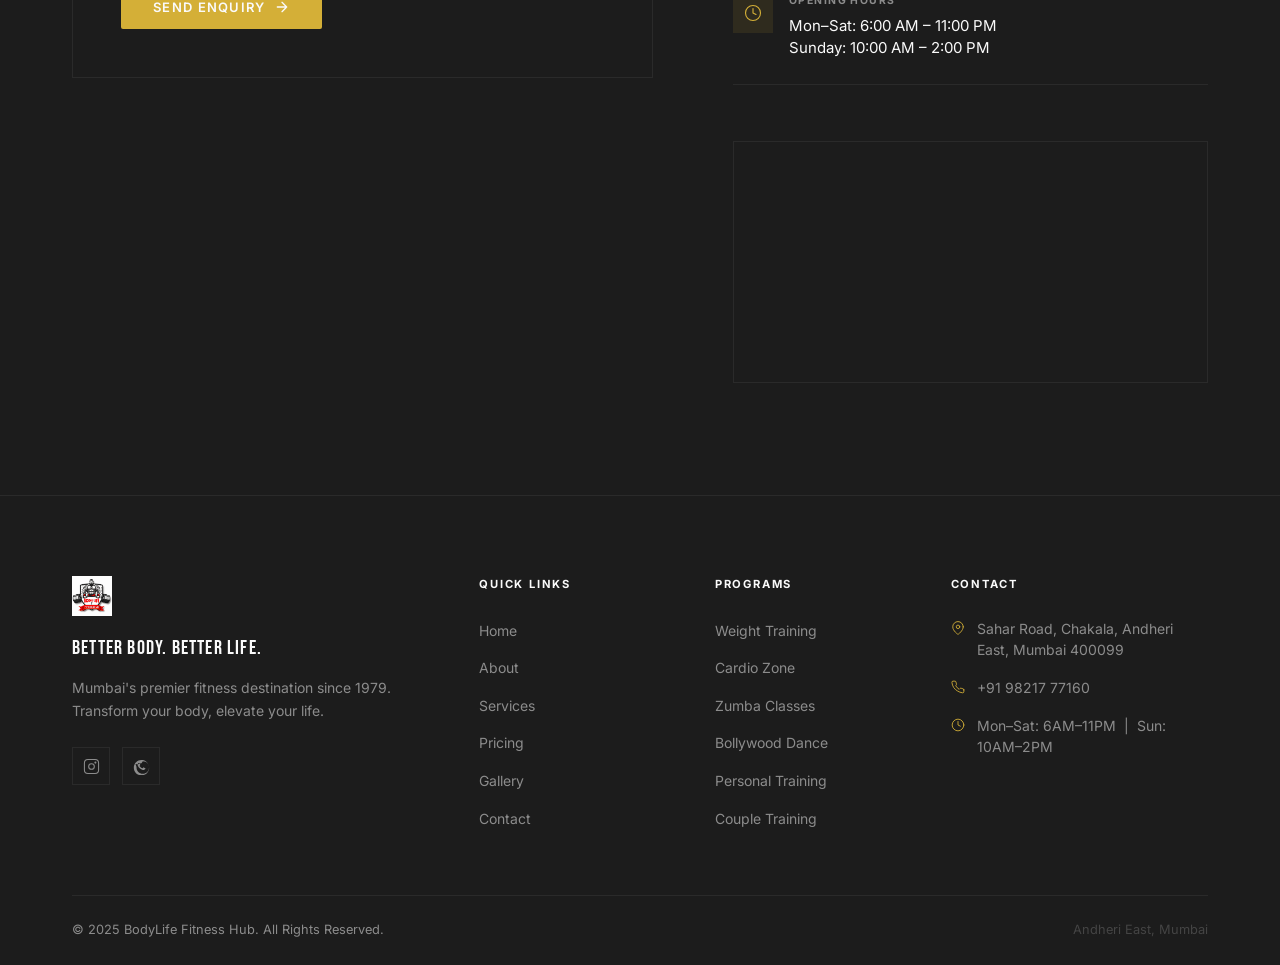
==== commit 3d676bfb: "Add SEO metadata and sitemap updates" ====
--- a/index.html
+++ b/index.html
@@ -8,19 +8,57 @@
   <meta name="author" content="BodyLife Fitness Hub">
   <meta name="theme-color" content="#D4AF37">
   <meta property="og:type" content="website">
-  <meta property="og:url" content="https://bodylifefitnesshub.com">
+  <meta property="og:url" content="https://www.bodylifefitnesshub.in">
   <meta property="og:title" content="BodyLife Fitness Hub | Best Gym in Andheri East Mumbai">
   <meta property="og:description" content="Join BodyLife Fitness Hub at Andheri East Mumbai. Premium gym with expert trainers, modern equipment, Zumba & dance classes. Memberships starting ₹1499/month.">
-  <meta property="og:image" content="https://bodylifefitnesshub.com/hero.jpg">
+  <meta property="og:image" content="https://www.bodylifefitnesshub.in/hero.jpg">
   <meta property="twitter:card" content="summary_large_image">
   <meta property="twitter:title" content="BodyLife Fitness Hub | Best Gym in Andheri East Mumbai">
   <meta property="twitter:description" content="Join BodyLife Fitness Hub at Andheri East Mumbai. Premium gym with expert trainers, modern equipment, Zumba & dance classes. Memberships starting ₹1499/month.">
-  <meta property="twitter:image" content="https://bodylifefitnesshub.com/hero.jpg">
+  <meta property="twitter:image" content="https://www.bodylifefitnesshub.in/hero.jpg">
+  <link rel="canonical" href="https://www.bodylifefitnesshub.in">
+  <link rel="icon" href="favicon.ico">
+  <link rel="apple-touch-icon" href="apple-touch-icon.png">
   <title>BodyLife Fitness Hub | Best Gym in Andheri East Mumbai</title>
 
   <link rel="preconnect" href="https://fonts.googleapis.com">
   <link rel="preconnect" href="https://fonts.gstatic.com" crossorigin>
   <link href="https://fonts.googleapis.com/css2?family=Bebas+Neue&family=Inter:wght@300;400;500;600;700&display=swap" rel="stylesheet">
+
+  <script type="application/ld+json">
+  {
+    "@context": "https://schema.org",
+    "@type": "ExerciseGym",
+    "name": "BodyLife Fitness Hub",
+    "description": "Premium gym in Andheri East Mumbai with expert trainers, modern equipment, Zumba & dance classes.",
+    "url": "https://www.bodylifefitnesshub.in",
+    "telephone": "+919821777160",
+    "image": "https://www.bodylifefitnesshub.in/hero.jpg",
+    "priceRange": "₹₹",
+    "address": {
+      "@type": "PostalAddress",
+      "streetAddress": "Sahar Road, Chakala",
+      "addressLocality": "Andheri East, Mumbai",
+      "postalCode": "400099",
+      "addressCountry": "IN"
+    },
+    "openingHoursSpecification": [
+      {
+        "@type": "OpeningHoursSpecification",
+        "dayOfWeek": ["Monday", "Tuesday", "Wednesday", "Thursday", "Friday", "Saturday"],
+        "opens": "06:00",
+        "closes": "23:00"
+      },
+      {
+        "@type": "OpeningHoursSpecification",
+        "dayOfWeek": "Sunday",
+        "opens": "10:00",
+        "closes": "14:00"
+      }
+    ],
+    "sameAs": ["https://instagram.com/body.lifefitnesshub"]
+  }
+  </script>
 
   <style>
     /* ============================================================
@@ -1449,7 +1487,7 @@
   <nav class="navbar" id="navbar">
     <div class="navbar__inner">
       <a href="#hero" class="navbar__logo">
-        <img src="logo.png" alt="BodyLife Fitness Hub">
+        <img src="logo.png" alt="BodyLife Fitness Hub gym logo in Andheri East Mumbai">
         <span class="navbar__brand">BODYLIFE</span>
       </a>
       <nav class="navbar__nav" aria-label="Primary">
@@ -1484,6 +1522,7 @@
   <section id="hero" class="hero">
     <div class="hero__bg" id="heroBg"></div>
     <div class="hero__overlay"></div>
+    <img src="hero.jpg" alt="BodyLife Fitness Hub gym interior and training floor in Andheri East Mumbai" width="1" height="1" style="position:absolute; width:1px; height:1px; opacity:0; pointer-events:none; overflow:hidden;">
     <div class="hero__content">
       <div class="hero__badge">
         <span class="hero__badge-dot"></span>
@@ -1558,7 +1597,7 @@
       <div class="about__grid">
         <div class="about__img-wrap reveal">
           <div class="about__img-border"></div>
-          <img src="about.jpg" alt="BodyLife Fitness Hub gym floor" class="about__img" loading="lazy">
+          <img src="about.jpg" alt="BodyLife Fitness Hub gym interior and training floor in Andheri East Mumbai" class="about__img" loading="lazy">
           <div class="about__stat-badge">
             <span class="about__stat-badge-num">47+</span>
             <span class="about__stat-badge-label">Years of Excellence</span>
@@ -1962,7 +2001,7 @@
     <button class="lightbox__nav lightbox__prev" id="lbPrev" aria-label="Previous">
       <svg viewBox="0 0 24 24" fill="none" stroke="currentColor" stroke-width="2" stroke-linecap="round" stroke-linejoin="round"><polyline points="15 18 9 12 15 6"/></svg>
     </button>
-    <img class="lightbox__img" id="lbImg" src="" alt="">
+    <img class="lightbox__img" id="lbImg" src="gallery1.jpg" alt="">
     <button class="lightbox__nav lightbox__next" id="lbNext" aria-label="Next">
       <svg viewBox="0 0 24 24" fill="none" stroke="currentColor" stroke-width="2" stroke-linecap="round" stroke-linejoin="round"><polyline points="9 18 15 12 9 6"/></svg>
     </button>
@@ -2233,7 +2272,7 @@
     <div class="container">
       <div class="footer__grid">
         <div class="footer__brand">
-          <img src="logo.png" alt="BodyLife Fitness Hub">
+          <img src="logo.png" alt="BodyLife Fitness Hub gym logo in Andheri East Mumbai">
           <p class="footer__tagline">Better Body. Better Life.</p>
           <p class="footer__desc">Mumbai's premier fitness destination since 1979. Transform your body, elevate your life.</p>
           <div class="footer__socials">
